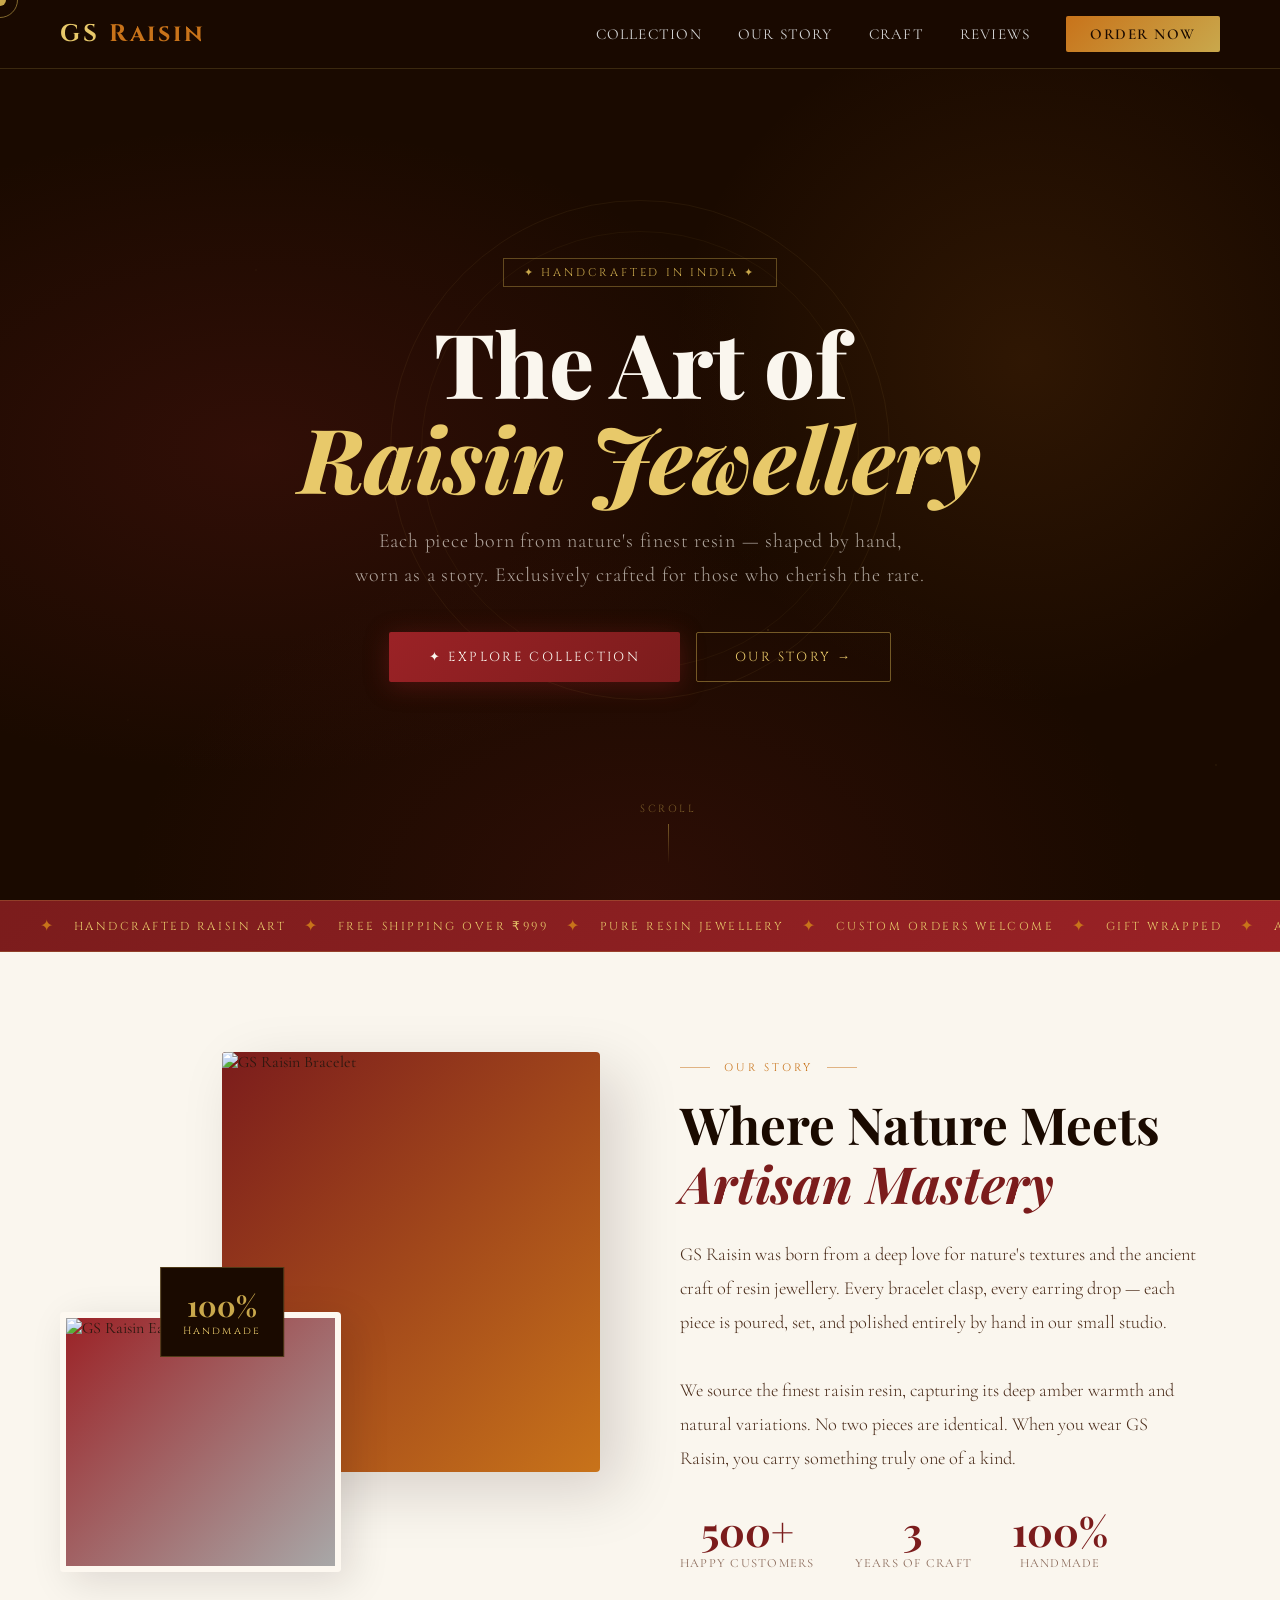
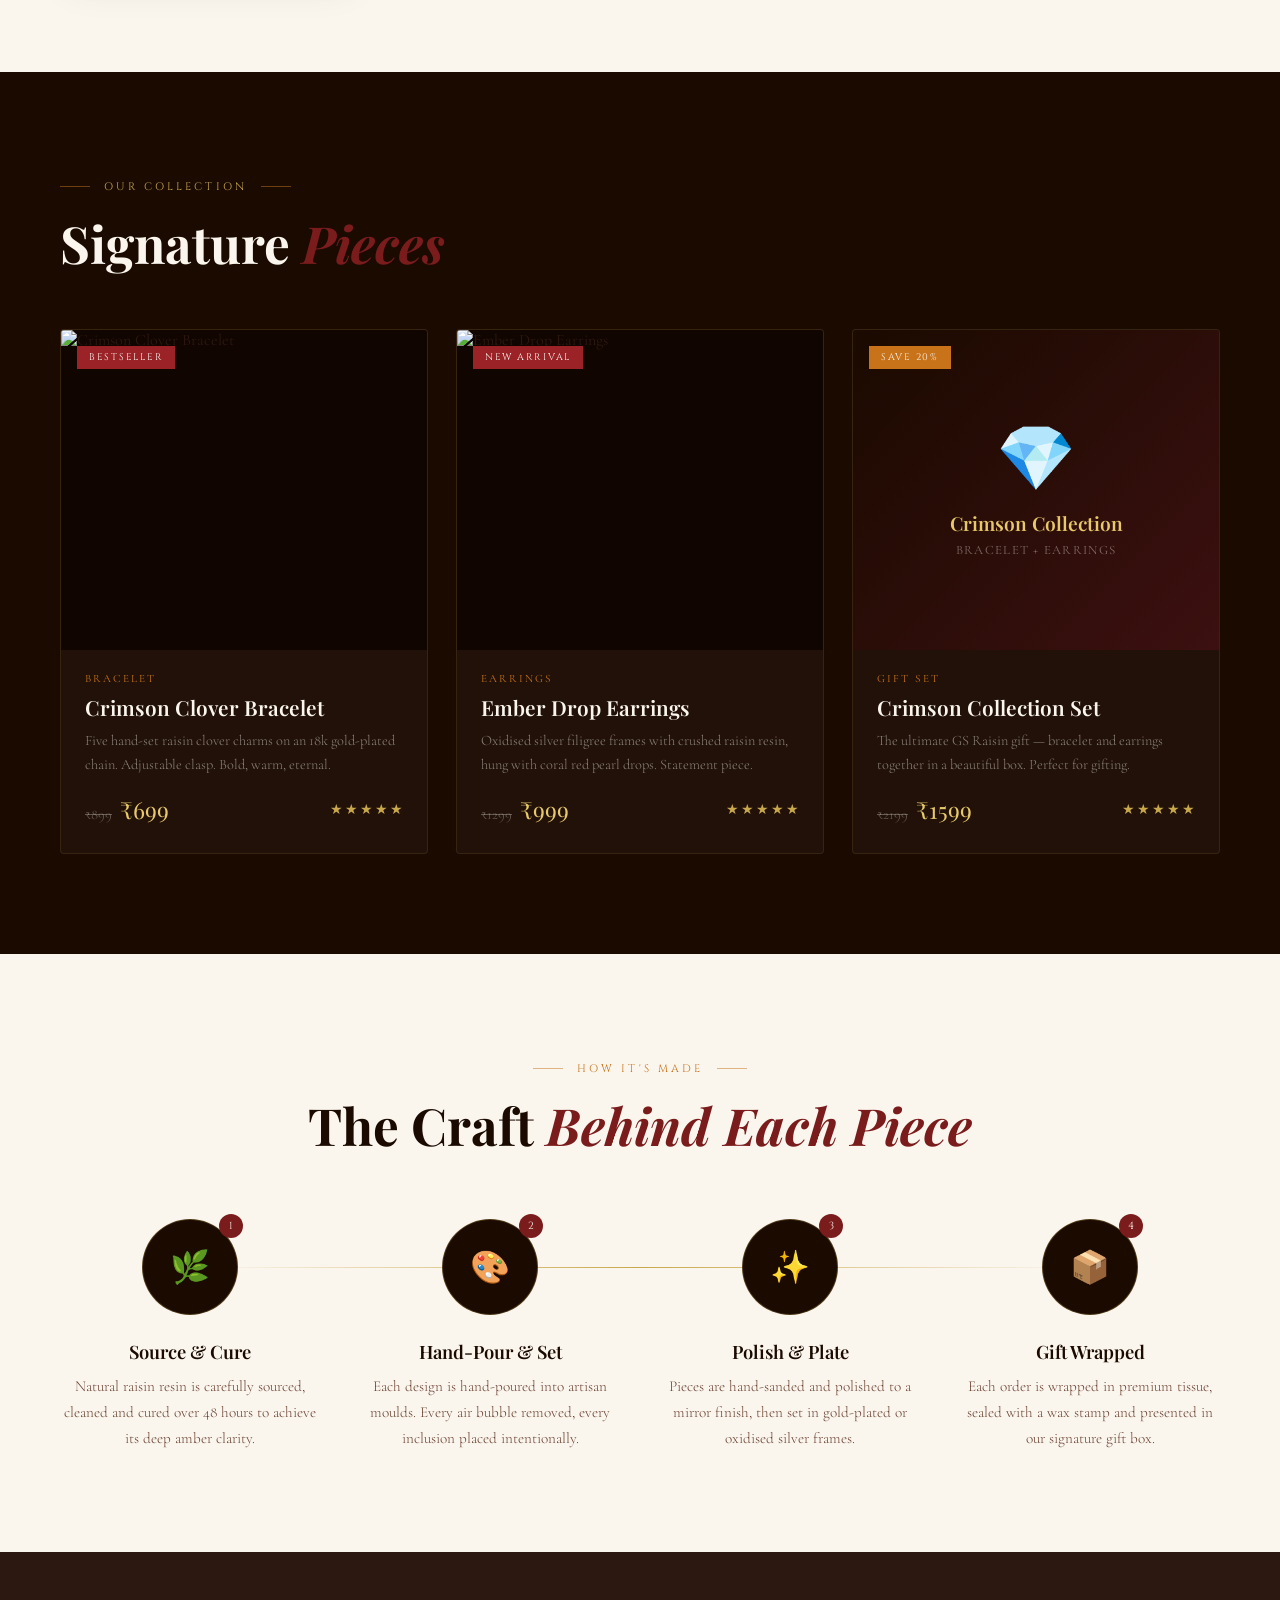
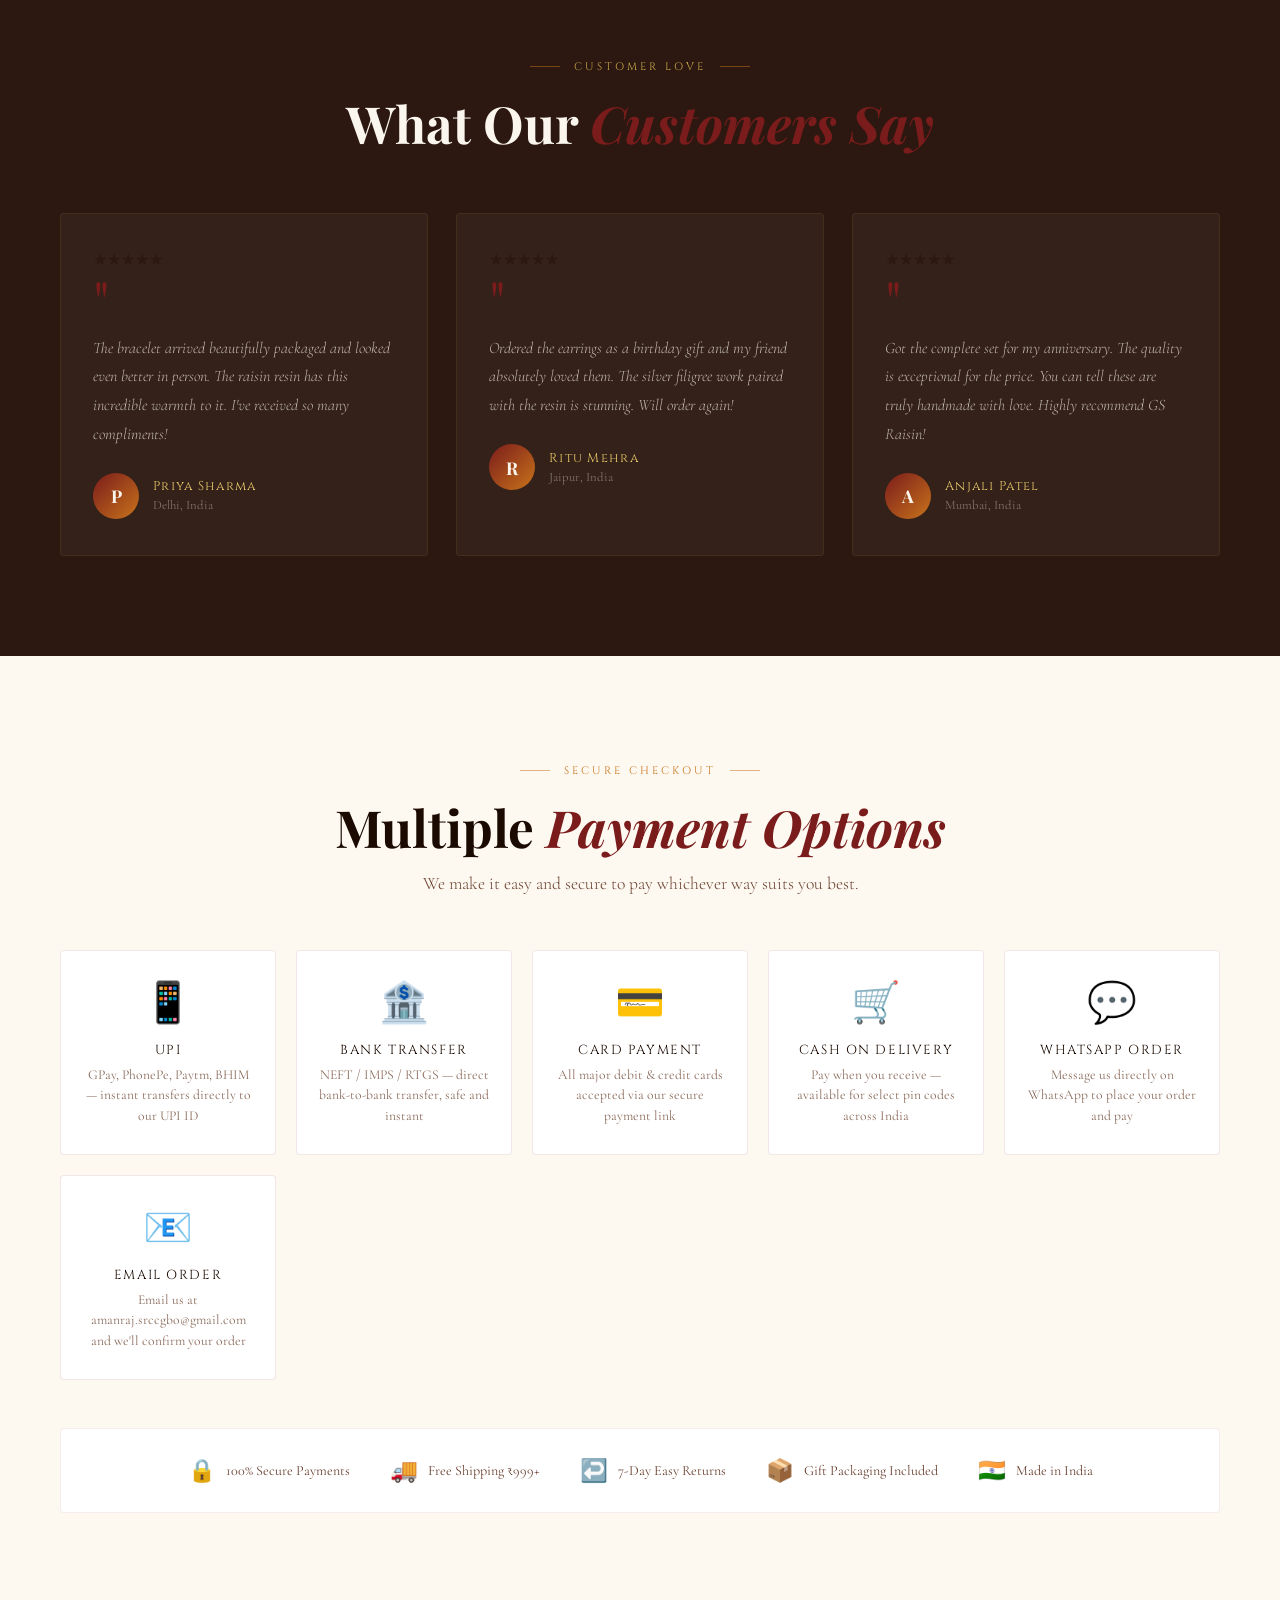
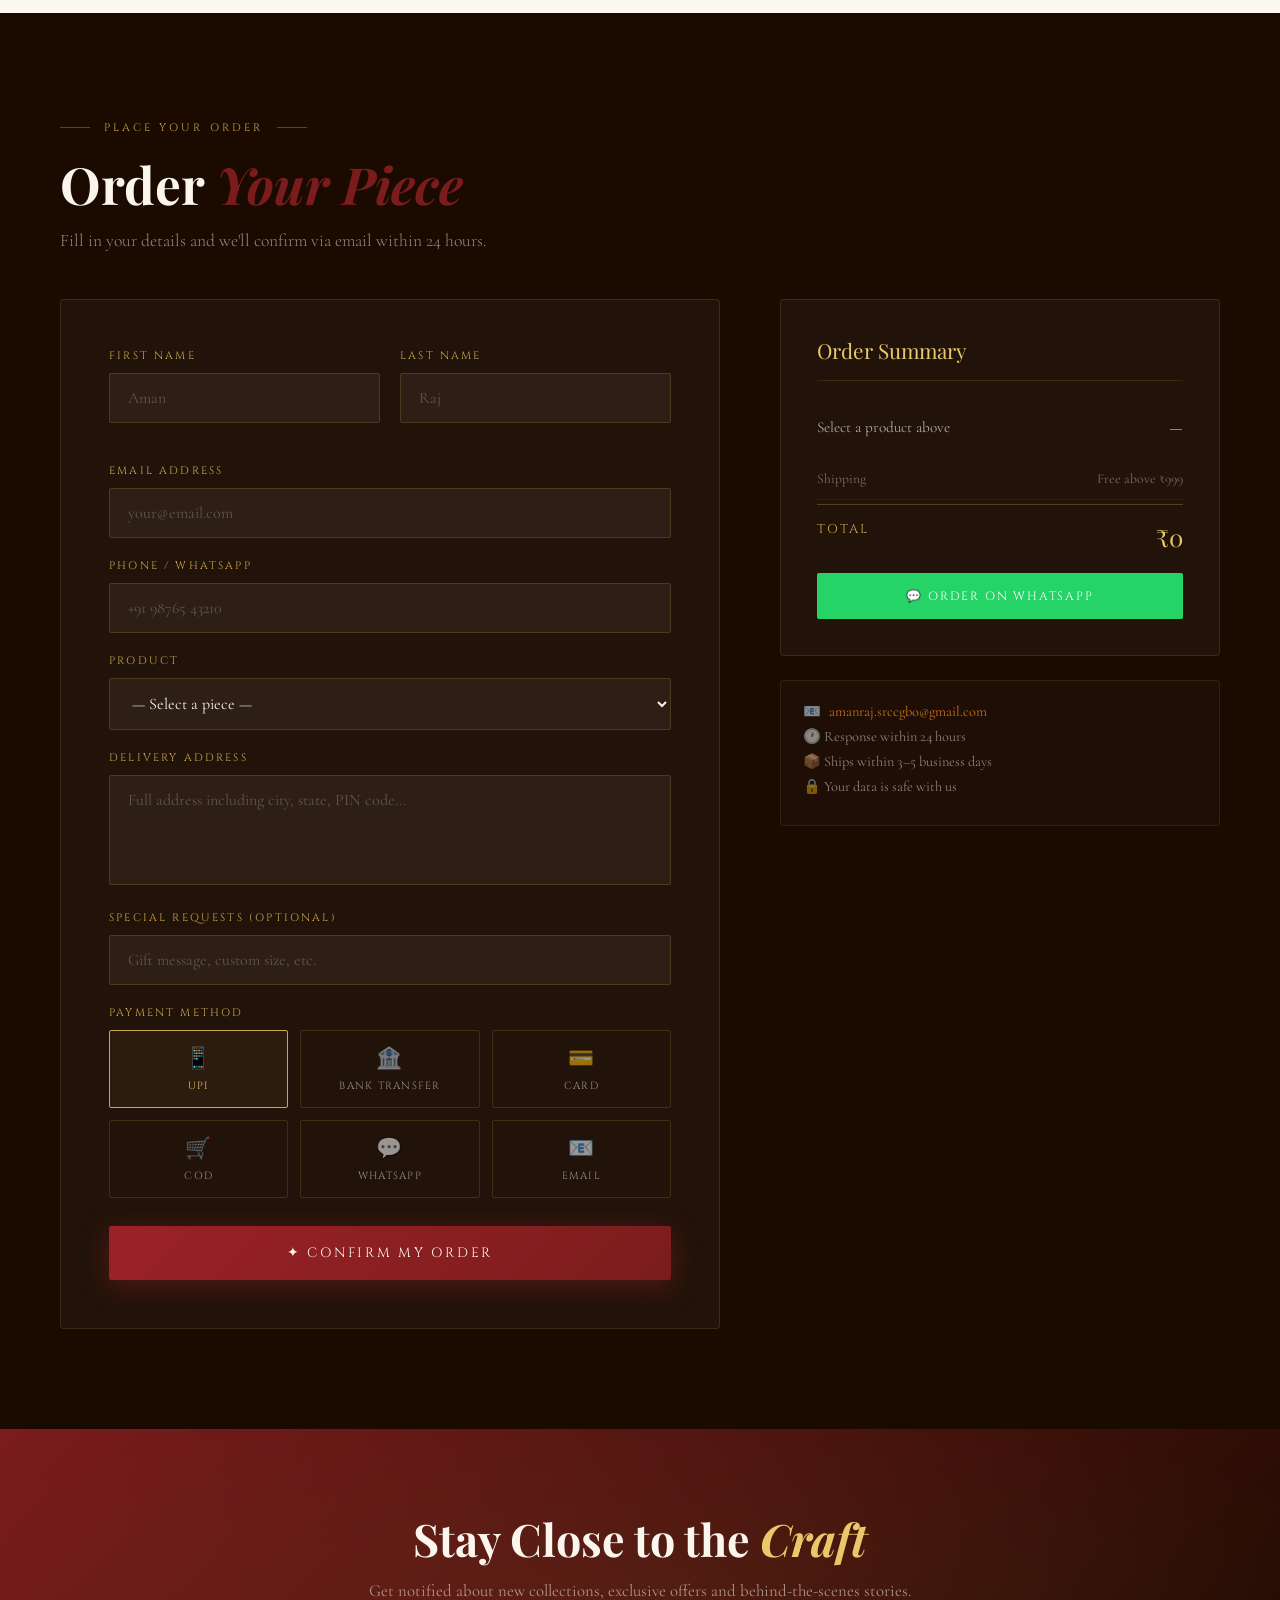
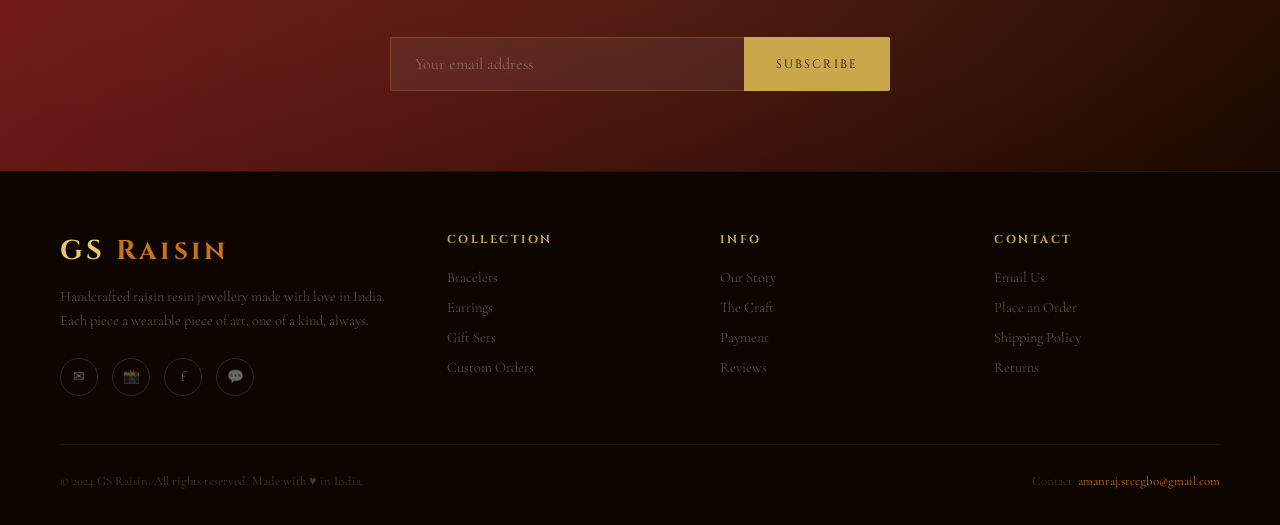
==== index.html @ afd11a20 "Add files via upload" ====
<!DOCTYPE html>
<html lang="en">
<head>
<meta charset="UTF-8">
<meta name="viewport" content="width=device-width, initial-scale=1.0">
<title>GS Raisin — Handcrafted Raisin Ornaments</title>
<link href="https://fonts.googleapis.com/css2?family=Playfair+Display:ital,wght@0,400;0,600;0,800;1,400;1,600&family=Cormorant+Garamond:ital,wght@0,300;0,400;0,500;1,300;1,400&family=Cinzel:wght@400;600;700&display=swap" rel="stylesheet">
<style>
  :root {
    --burgundy: #7B1C1C;
    --deep-red: #9B2226;
    --amber: #C8731A;
    --gold: #C9A84C;
    --light-gold: #E8C96A;
    --cream: #FAF6EE;
    --warm-white: #FDF8F0;
    --dark: #1A0A00;
    --charcoal: #2C1810;
    --silver: #A8A8A8;
    --silver-light: #D4D4D4;
  }

  *, *::before, *::after { margin: 0; padding: 0; box-sizing: border-box; }

  html { scroll-behavior: smooth; }

  body {
    font-family: 'Cormorant Garamond', serif;
    background: var(--warm-white);
    color: var(--charcoal);
    overflow-x: hidden;
  }

  /* ===== CURSOR ===== */
  body { cursor: none; }
  .cursor {
    width: 12px; height: 12px;
    background: var(--gold);
    border-radius: 50%;
    position: fixed; top: 0; left: 0;
    pointer-events: none; z-index: 9999;
    transform: translate(-50%, -50%);
    transition: transform 0.1s, width 0.3s, height 0.3s, background 0.3s;
  }
  .cursor-ring {
    width: 36px; height: 36px;
    border: 1.5px solid var(--gold);
    border-radius: 50%;
    position: fixed; top: 0; left: 0;
    pointer-events: none; z-index: 9998;
    transform: translate(-50%, -50%);
    transition: transform 0.15s ease-out, width 0.3s, height 0.3s;
    opacity: 0.6;
  }

  /* ===== NAV ===== */
  nav {
    position: fixed; top: 0; width: 100%; z-index: 100;
    display: flex; align-items: center; justify-content: space-between;
    padding: 18px 60px;
    background: rgba(26, 10, 0, 0.92);
    backdrop-filter: blur(12px);
    border-bottom: 1px solid rgba(201, 168, 76, 0.2);
    transition: padding 0.3s;
  }
  nav.scrolled { padding: 12px 60px; }
  .nav-logo {
    font-family: 'Cinzel', serif;
    font-size: 1.5rem; font-weight: 700;
    color: var(--light-gold);
    letter-spacing: 0.12em;
    text-decoration: none;
  }
  .nav-logo span { color: var(--amber); }
  .nav-links { display: flex; gap: 36px; list-style: none; }
  .nav-links a {
    font-family: 'Cormorant Garamond', serif;
    font-size: 0.95rem; font-weight: 400;
    color: var(--silver-light);
    text-decoration: none;
    letter-spacing: 0.08em;
    text-transform: uppercase;
    transition: color 0.3s;
    position: relative;
  }
  .nav-links a::after {
    content: '';
    position: absolute; bottom: -4px; left: 0;
    width: 0; height: 1px;
    background: var(--gold);
    transition: width 0.3s;
  }
  .nav-links a:hover { color: var(--light-gold); }
  .nav-links a:hover::after { width: 100%; }
  .nav-cta {
    padding: 9px 24px;
    background: linear-gradient(135deg, var(--amber), var(--gold));
    color: var(--dark) !important;
    border-radius: 2px;
    font-weight: 600 !important;
    letter-spacing: 0.1em !important;
    transition: opacity 0.3s, transform 0.2s !important;
  }
  .nav-cta::after { display: none !important; }
  .nav-cta:hover { opacity: 0.88; transform: translateY(-1px); }

  /* ===== HERO ===== */
  .hero {
    min-height: 100vh;
    background: var(--dark);
    display: flex; flex-direction: column;
    align-items: center; justify-content: center;
    position: relative; overflow: hidden;
    padding: 100px 60px 60px;
  }
  .hero-bg {
    position: absolute; inset: 0;
    background:
      radial-gradient(ellipse 70% 60% at 20% 50%, rgba(155, 34, 38, 0.18) 0%, transparent 60%),
      radial-gradient(ellipse 50% 70% at 80% 40%, rgba(200, 115, 26, 0.12) 0%, transparent 55%),
      radial-gradient(ellipse 80% 80% at 50% 100%, rgba(123, 28, 28, 0.2) 0%, transparent 50%);
  }
  .hero-particles {
    position: absolute; inset: 0;
    background-image:
      radial-gradient(circle 1.5px at 20% 30%, rgba(201,168,76,0.5) 0%, transparent 50%),
      radial-gradient(circle 1px at 75% 20%, rgba(201,168,76,0.3) 0%, transparent 50%),
      radial-gradient(circle 2px at 60% 70%, rgba(201,168,76,0.4) 0%, transparent 50%),
      radial-gradient(circle 1px at 85% 60%, rgba(201,168,76,0.25) 0%, transparent 50%),
      radial-gradient(circle 1.5px at 10% 80%, rgba(201,168,76,0.3) 0%, transparent 50%),
      radial-gradient(circle 1px at 40% 15%, rgba(201,168,76,0.35) 0%, transparent 50%),
      radial-gradient(circle 2px at 95% 85%, rgba(201,168,76,0.2) 0%, transparent 50%);
  }
  .hero-ornament {
    position: absolute;
    width: 500px; height: 500px;
    border-radius: 50%;
    border: 1px solid rgba(201, 168, 76, 0.08);
    top: 50%; left: 50%;
    transform: translate(-50%, -50%);
    animation: rotateSlow 30s linear infinite;
  }
  .hero-ornament::before {
    content: '';
    position: absolute; inset: 30px;
    border-radius: 50%;
    border: 1px solid rgba(201, 168, 76, 0.06);
  }
  @keyframes rotateSlow { to { transform: translate(-50%, -50%) rotate(360deg); } }

  .hero-content {
    position: relative; z-index: 2;
    text-align: center; max-width: 820px;
  }
  .hero-badge {
    display: inline-block;
    font-family: 'Cinzel', serif;
    font-size: 0.7rem; letter-spacing: 0.25em;
    color: var(--gold);
    text-transform: uppercase;
    padding: 6px 20px;
    border: 1px solid rgba(201, 168, 76, 0.4);
    margin-bottom: 28px;
    animation: fadeUp 0.8s ease both;
  }
  .hero h1 {
    font-family: 'Playfair Display', serif;
    font-size: clamp(3rem, 7vw, 6.5rem);
    font-weight: 800; line-height: 1.05;
    color: var(--cream);
    margin-bottom: 12px;
    animation: fadeUp 0.9s ease 0.1s both;
  }
  .hero h1 em {
    font-style: italic;
    color: var(--light-gold);
    display: block;
  }
  .hero-sub {
    font-size: 1.25rem; font-weight: 300;
    color: rgba(250,246,238,0.65);
    letter-spacing: 0.04em; line-height: 1.7;
    margin: 20px 0 40px;
    animation: fadeUp 1s ease 0.2s both;
  }
  .hero-buttons {
    display: flex; gap: 16px; justify-content: center; flex-wrap: wrap;
    animation: fadeUp 1.1s ease 0.3s both;
  }
  .btn-primary {
    display: inline-flex; align-items: center; gap: 10px;
    padding: 16px 40px;
    background: linear-gradient(135deg, var(--deep-red), var(--burgundy));
    color: var(--cream);
    font-family: 'Cinzel', serif; font-size: 0.82rem;
    letter-spacing: 0.18em; text-transform: uppercase;
    text-decoration: none; border: none;
    border-radius: 2px; cursor: pointer;
    position: relative; overflow: hidden;
    transition: transform 0.3s, box-shadow 0.3s;
    box-shadow: 0 4px 24px rgba(155, 34, 38, 0.35);
  }
  .btn-primary::before {
    content: '';
    position: absolute; top: 0; left: -100%; width: 100%; height: 100%;
    background: linear-gradient(90deg, transparent, rgba(255,255,255,0.08), transparent);
    transition: left 0.5s;
  }
  .btn-primary:hover { transform: translateY(-3px); box-shadow: 0 8px 32px rgba(155, 34, 38, 0.5); }
  .btn-primary:hover::before { left: 100%; }
  .btn-secondary {
    display: inline-flex; align-items: center; gap: 10px;
    padding: 15px 38px;
    background: transparent;
    color: var(--light-gold);
    font-family: 'Cinzel', serif; font-size: 0.82rem;
    letter-spacing: 0.18em; text-transform: uppercase;
    text-decoration: none;
    border: 1px solid rgba(201, 168, 76, 0.5);
    border-radius: 2px; cursor: pointer;
    transition: background 0.3s, border-color 0.3s, transform 0.3s;
  }
  .btn-secondary:hover {
    background: rgba(201, 168, 76, 0.08);
    border-color: var(--gold);
    transform: translateY(-3px);
  }
  .hero-scroll {
    position: absolute; bottom: 36px; left: 50%; transform: translateX(-50%);
    display: flex; flex-direction: column; align-items: center; gap: 8px;
    animation: fadeUp 1.2s ease 0.5s both;
  }
  .hero-scroll span {
    font-size: 0.65rem; letter-spacing: 0.25em;
    color: rgba(201,168,76,0.5); text-transform: uppercase;
    font-family: 'Cinzel', serif;
  }
  .scroll-line {
    width: 1px; height: 40px;
    background: linear-gradient(to bottom, rgba(201,168,76,0.5), transparent);
    animation: scrollPulse 2s ease infinite;
  }
  @keyframes scrollPulse {
    0%, 100% { opacity: 1; transform: scaleY(1); transform-origin: top; }
    50% { opacity: 0.4; }
  }
  @keyframes fadeUp {
    from { opacity: 0; transform: translateY(30px); }
    to { opacity: 1; transform: translateY(0); }
  }

  /* ===== MARQUEE ===== */
  .marquee-wrap {
    background: linear-gradient(135deg, var(--burgundy), var(--deep-red));
    overflow: hidden; padding: 14px 0;
    border-top: 1px solid rgba(201,168,76,0.25);
    border-bottom: 1px solid rgba(201,168,76,0.25);
  }
  .marquee-track {
    display: flex; gap: 0;
    animation: marquee 22s linear infinite;
    width: max-content;
  }
  .marquee-item {
    display: flex; align-items: center; gap: 18px;
    padding: 0 40px;
    font-family: 'Cinzel', serif; font-size: 0.72rem;
    letter-spacing: 0.22em; text-transform: uppercase;
    color: var(--light-gold);
    white-space: nowrap;
  }
  .marquee-dot { color: var(--amber); font-size: 1rem; }
  @keyframes marquee { from { transform: translateX(0); } to { transform: translateX(-50%); } }

  /* ===== SECTION COMMONS ===== */
  section { padding: 100px 60px; }
  .section-label {
    display: inline-flex; align-items: center; gap: 14px;
    font-family: 'Cinzel', serif; font-size: 0.68rem;
    letter-spacing: 0.28em; text-transform: uppercase;
    color: var(--amber); margin-bottom: 20px;
  }
  .section-label::before, .section-label::after {
    content: ''; width: 30px; height: 1px; background: var(--amber); opacity: 0.5;
  }
  .section-title {
    font-family: 'Playfair Display', serif;
    font-size: clamp(2rem, 4vw, 3.4rem);
    font-weight: 700; line-height: 1.15;
    color: var(--dark);
  }
  .section-title em { font-style: italic; color: var(--burgundy); }

  /* ===== STORY ===== */
  .story {
    background: var(--cream);
    display: grid; grid-template-columns: 1fr 1fr;
    gap: 80px; align-items: center;
  }
  .story-visual {
    position: relative; height: 520px;
  }
  .story-img-main {
    width: 70%; height: 420px;
    object-fit: cover; border-radius: 4px;
    position: absolute; right: 0; top: 0;
    box-shadow: 20px 20px 60px rgba(26,10,0,0.15);
  }
  .story-img-accent {
    width: 52%; height: 260px;
    object-fit: cover; border-radius: 4px;
    position: absolute; left: 0; bottom: 0;
    box-shadow: 10px 10px 40px rgba(26,10,0,0.12);
    border: 6px solid var(--warm-white);
  }
  .story-badge-float {
    position: absolute; top: 50%; left: 30%;
    transform: translate(-50%, -50%);
    background: var(--dark); color: var(--light-gold);
    font-family: 'Cinzel', serif;
    font-size: 0.65rem; letter-spacing: 0.2em;
    text-align: center; padding: 18px 22px;
    border: 1px solid rgba(201,168,76,0.3);
    z-index: 2;
  }
  .story-badge-float strong { display: block; font-size: 1.8rem; font-family: 'Playfair Display', serif; color: var(--gold); letter-spacing: 0; }
  .story-text { padding-right: 20px; }
  .story-body {
    font-size: 1.15rem; line-height: 1.85;
    color: #4a2c1a; margin: 24px 0 36px;
    font-weight: 300;
  }
  .story-stats {
    display: flex; gap: 40px; flex-wrap: wrap;
  }
  .stat-item { text-align: center; }
  .stat-num {
    font-family: 'Playfair Display', serif;
    font-size: 2.5rem; font-weight: 700;
    color: var(--burgundy); line-height: 1;
  }
  .stat-label {
    font-size: 0.78rem; letter-spacing: 0.1em;
    color: #8a6a5a; text-transform: uppercase; margin-top: 4px;
  }

  /* ===== SHOP ===== */
  .shop { background: var(--dark); }
  .shop .section-title { color: var(--cream); }
  .shop .section-label { color: var(--gold); }
  .shop-grid {
    display: grid;
    grid-template-columns: repeat(auto-fill, minmax(300px, 1fr));
    gap: 28px; margin-top: 56px;
  }
  .product-card {
    background: rgba(255,255,255,0.03);
    border: 1px solid rgba(201,168,76,0.12);
    border-radius: 4px; overflow: hidden;
    transition: transform 0.4s, border-color 0.4s, box-shadow 0.4s;
    position: relative;
    cursor: none;
  }
  .product-card:hover {
    transform: translateY(-8px);
    border-color: rgba(201,168,76,0.4);
    box-shadow: 0 24px 60px rgba(0,0,0,0.5);
  }
  .product-img-wrap {
    position: relative; overflow: hidden;
    height: 320px; background: #110500;
  }
  .product-img-wrap img {
    width: 100%; height: 100%; object-fit: cover;
    transition: transform 0.6s;
  }
  .product-card:hover .product-img-wrap img { transform: scale(1.07); }
  .product-badge {
    position: absolute; top: 16px; left: 16px;
    background: var(--deep-red);
    font-family: 'Cinzel', serif; font-size: 0.6rem;
    letter-spacing: 0.18em; color: var(--cream);
    padding: 5px 12px; text-transform: uppercase;
  }
  .product-overlay {
    position: absolute; inset: 0;
    background: linear-gradient(to top, rgba(26,10,0,0.8) 0%, transparent 50%);
    opacity: 0; transition: opacity 0.4s;
    display: flex; align-items: flex-end; justify-content: center;
    padding-bottom: 24px;
  }
  .product-card:hover .product-overlay { opacity: 1; }
  .product-quick-buy {
    background: var(--gold); color: var(--dark);
    font-family: 'Cinzel', serif; font-size: 0.72rem;
    letter-spacing: 0.15em; text-transform: uppercase;
    padding: 12px 28px; border: none; cursor: none;
    transform: translateY(10px);
    transition: transform 0.3s;
  }
  .product-card:hover .product-quick-buy { transform: translateY(0); }
  .product-info { padding: 22px 24px 28px; }
  .product-category {
    font-size: 0.7rem; letter-spacing: 0.18em;
    text-transform: uppercase; color: var(--amber); margin-bottom: 8px;
  }
  .product-name {
    font-family: 'Playfair Display', serif;
    font-size: 1.3rem; font-weight: 600;
    color: var(--cream); margin-bottom: 8px;
  }
  .product-desc {
    font-size: 0.9rem; line-height: 1.65;
    color: rgba(250,246,238,0.5); margin-bottom: 18px;
    font-weight: 300;
  }
  .product-footer {
    display: flex; align-items: center;
    justify-content: space-between;
  }
  .product-price {
    font-family: 'Playfair Display', serif;
    font-size: 1.45rem; color: var(--light-gold);
  }
  .product-price s {
    font-size: 0.9rem; color: rgba(250,246,238,0.3);
    margin-right: 8px; font-family: 'Cormorant Garamond', serif;
  }
  .product-rating { display: flex; gap: 2px; }
  .star { color: var(--gold); font-size: 0.85rem; }

  /* ===== PROCESS ===== */
  .process {
    background: var(--cream);
    text-align: center;
  }
  .process-steps {
    display: grid; grid-template-columns: repeat(4, 1fr);
    gap: 40px; margin-top: 64px; position: relative;
  }
  .process-steps::before {
    content: '';
    position: absolute; top: 48px; left: 12.5%; right: 12.5%;
    height: 1px; background: linear-gradient(to right, transparent, var(--gold), transparent);
  }
  .process-step { position: relative; }
  .step-icon {
    width: 96px; height: 96px; border-radius: 50%;
    background: var(--dark);
    border: 1px solid rgba(201,168,76,0.3);
    display: flex; align-items: center; justify-content: center;
    margin: 0 auto 24px;
    font-size: 2rem;
    position: relative; z-index: 1;
    transition: border-color 0.3s, transform 0.3s;
  }
  .process-step:hover .step-icon {
    border-color: var(--gold);
    transform: translateY(-6px);
  }
  .step-num {
    position: absolute; top: -6px; right: -6px;
    width: 24px; height: 24px; border-radius: 50%;
    background: var(--burgundy); color: var(--cream);
    font-family: 'Cinzel', serif; font-size: 0.65rem;
    display: flex; align-items: center; justify-content: center;
  }
  .step-title {
    font-family: 'Playfair Display', serif;
    font-size: 1.15rem; font-weight: 600;
    color: var(--dark); margin-bottom: 10px;
  }
  .step-body {
    font-size: 0.95rem; line-height: 1.7;
    color: #6a4030; font-weight: 300;
  }

  /* ===== TESTIMONIALS ===== */
  .testimonials {
    background: var(--charcoal);
    text-align: center;
  }
  .testimonials .section-title { color: var(--cream); }
  .testimonials .section-label { color: var(--gold); }
  .testimonials-grid {
    display: grid; grid-template-columns: repeat(3, 1fr);
    gap: 28px; margin-top: 60px;
  }
  .testimonial-card {
    background: rgba(255,255,255,0.04);
    border: 1px solid rgba(201,168,76,0.1);
    border-radius: 4px; padding: 36px 32px;
    text-align: left; position: relative;
    transition: border-color 0.3s, transform 0.3s;
  }
  .testimonial-card:hover { border-color: rgba(201,168,76,0.3); transform: translateY(-4px); }
  .testimonial-quote {
    font-family: 'Playfair Display', serif;
    font-size: 3.5rem; color: var(--burgundy);
    line-height: 0.5; margin-bottom: 20px; display: block;
  }
  .testimonial-text {
    font-size: 1rem; line-height: 1.8;
    color: rgba(250,246,238,0.7);
    font-style: italic; font-weight: 300;
    margin-bottom: 24px;
  }
  .testimonial-author {
    display: flex; align-items: center; gap: 14px;
  }
  .author-avatar {
    width: 46px; height: 46px; border-radius: 50%;
    background: linear-gradient(135deg, var(--burgundy), var(--amber));
    display: flex; align-items: center; justify-content: center;
    font-family: 'Playfair Display', serif;
    font-size: 1.1rem; color: var(--cream); font-weight: 700;
  }
  .author-info { }
  .author-name {
    font-family: 'Cinzel', serif; font-size: 0.8rem;
    letter-spacing: 0.1em; color: var(--light-gold);
  }
  .author-loc {
    font-size: 0.8rem; color: rgba(250,246,238,0.4); margin-top: 2px;
  }
  .testimonial-stars { display: flex; gap: 3px; margin-bottom: 16px; }

  /* ===== PAYMENT ===== */
  .payment {
    background: var(--warm-white);
    text-align: center;
  }
  .payment-grid {
    display: grid; grid-template-columns: repeat(auto-fit, minmax(200px, 1fr));
    gap: 20px; margin-top: 56px;
  }
  .payment-method {
    padding: 28px 20px;
    border: 1px solid rgba(123,28,28,0.1);
    border-radius: 4px; text-align: center;
    transition: border-color 0.3s, box-shadow 0.3s, transform 0.3s;
    background: white;
  }
  .payment-method:hover {
    border-color: var(--burgundy);
    box-shadow: 0 8px 32px rgba(123,28,28,0.1);
    transform: translateY(-4px);
  }
  .payment-icon { font-size: 2.5rem; margin-bottom: 14px; }
  .payment-name {
    font-family: 'Cinzel', serif;
    font-size: 0.82rem; letter-spacing: 0.12em;
    color: var(--dark); text-transform: uppercase; margin-bottom: 6px;
  }
  .payment-desc { font-size: 0.85rem; color: #8a6a5a; line-height: 1.5; }

  .trust-badges {
    display: flex; align-items: center; justify-content: center;
    gap: 40px; margin-top: 48px; flex-wrap: wrap;
    padding: 28px;
    border: 1px solid rgba(123,28,28,0.08);
    border-radius: 4px; background: white;
  }
  .trust-item {
    display: flex; align-items: center; gap: 10px;
    font-size: 0.88rem; color: #6a4030;
  }
  .trust-item span { font-size: 1.4rem; }

  /* ===== ORDER FORM ===== */
  .order-section { background: var(--dark); }
  .order-section .section-title { color: var(--cream); }
  .order-section .section-label { color: var(--gold); }
  .order-section .section-intro {
    color: rgba(250,246,238,0.55); font-size: 1.1rem;
    font-weight: 300; margin-top: 16px; margin-bottom: 48px;
    max-width: 560px;
  }
  .order-grid {
    display: grid; grid-template-columns: 1.2fr 0.8fr;
    gap: 60px; align-items: start;
  }
  .order-form {
    background: rgba(255,255,255,0.04);
    border: 1px solid rgba(201,168,76,0.15);
    border-radius: 4px; padding: 48px;
  }
  .form-row { display: grid; grid-template-columns: 1fr 1fr; gap: 20px; margin-bottom: 20px; }
  .form-group { margin-bottom: 20px; }
  .form-group label {
    display: block;
    font-family: 'Cinzel', serif; font-size: 0.68rem;
    letter-spacing: 0.2em; text-transform: uppercase;
    color: var(--gold); margin-bottom: 10px;
  }
  .form-group input,
  .form-group select,
  .form-group textarea {
    width: 100%; padding: 14px 18px;
    background: rgba(255,255,255,0.05);
    border: 1px solid rgba(201,168,76,0.2);
    border-radius: 2px; color: var(--cream);
    font-family: 'Cormorant Garamond', serif;
    font-size: 1rem; outline: none;
    transition: border-color 0.3s, background 0.3s;
    cursor: none;
  }
  .form-group input::placeholder,
  .form-group textarea::placeholder { color: rgba(250,246,238,0.25); }
  .form-group input:focus,
  .form-group select:focus,
  .form-group textarea:focus {
    border-color: rgba(201,168,76,0.6);
    background: rgba(255,255,255,0.08);
  }
  .form-group select option { background: var(--dark); color: var(--cream); }
  .form-group textarea { height: 110px; resize: none; }

  .payment-choice {
    display: grid; grid-template-columns: repeat(3, 1fr); gap: 12px; margin-bottom: 28px;
  }
  .pay-option {
    padding: 14px 10px; text-align: center;
    border: 1px solid rgba(201,168,76,0.18);
    border-radius: 2px;
    font-family: 'Cinzel', serif; font-size: 0.65rem;
    letter-spacing: 0.12em; text-transform: uppercase;
    color: rgba(250,246,238,0.55);
    cursor: none; transition: all 0.3s;
  }
  .pay-option.active,
  .pay-option:hover {
    border-color: var(--gold);
    color: var(--light-gold);
    background: rgba(201,168,76,0.06);
  }
  .pay-option-icon { font-size: 1.3rem; display: block; margin-bottom: 6px; }

  .submit-btn {
    width: 100%; padding: 18px;
    background: linear-gradient(135deg, var(--deep-red), var(--burgundy));
    color: var(--cream); border: none;
    font-family: 'Cinzel', serif; font-size: 0.85rem;
    letter-spacing: 0.2em; text-transform: uppercase;
    cursor: none; border-radius: 2px;
    transition: opacity 0.3s, transform 0.3s;
    box-shadow: 0 6px 28px rgba(155,34,38,0.4);
    position: relative; overflow: hidden;
  }
  .submit-btn:hover { opacity: 0.88; transform: translateY(-2px); }
  .submit-btn::before {
    content: '';
    position: absolute; top: 0; left: -100%; width: 100%; height: 100%;
    background: linear-gradient(90deg, transparent, rgba(255,255,255,0.06), transparent);
    transition: left 0.5s;
  }
  .submit-btn:hover::before { left: 100%; }

  /* Order summary side */
  .order-summary {
    position: sticky; top: 100px;
  }
  .summary-card {
    background: rgba(255,255,255,0.04);
    border: 1px solid rgba(201,168,76,0.15);
    border-radius: 4px; padding: 36px;
  }
  .summary-title {
    font-family: 'Playfair Display', serif;
    font-size: 1.3rem; color: var(--light-gold);
    margin-bottom: 24px; padding-bottom: 16px;
    border-bottom: 1px solid rgba(201,168,76,0.15);
  }
  .summary-item {
    display: flex; justify-content: space-between; align-items: center;
    padding: 12px 0; border-bottom: 1px solid rgba(255,255,255,0.05);
  }
  .summary-item:last-of-type { border-bottom: none; }
  .summary-item-name { font-size: 0.95rem; color: rgba(250,246,238,0.65); }
  .summary-item-price {
    font-family: 'Playfair Display', serif;
    font-size: 1rem; color: var(--light-gold);
  }
  .summary-total {
    display: flex; justify-content: space-between;
    padding-top: 16px; margin-top: 4px;
    border-top: 1px solid rgba(201,168,76,0.3);
  }
  .summary-total-label {
    font-family: 'Cinzel', serif; font-size: 0.8rem;
    letter-spacing: 0.15em; text-transform: uppercase;
    color: var(--gold);
  }
  .summary-total-price {
    font-family: 'Playfair Display', serif;
    font-size: 1.5rem; color: var(--light-gold);
  }
  .whatsapp-btn {
    display: flex; align-items: center; justify-content: center; gap: 10px;
    margin-top: 20px; padding: 15px;
    background: #25D366; color: white;
    font-family: 'Cinzel', serif; font-size: 0.75rem;
    letter-spacing: 0.15em; text-transform: uppercase;
    border: none; border-radius: 2px; cursor: none; width: 100%;
    text-decoration: none;
    transition: opacity 0.3s, transform 0.3s;
  }
  .whatsapp-btn:hover { opacity: 0.88; transform: translateY(-2px); }

  .contact-info {
    margin-top: 24px; padding: 22px;
    border: 1px solid rgba(201,168,76,0.12);
    border-radius: 4px; background: rgba(255,255,255,0.02);
  }
  .contact-info p {
    font-size: 0.9rem; color: rgba(250,246,238,0.5);
    margin-bottom: 8px; display: flex; align-items: center; gap: 8px;
  }
  .contact-info a { color: var(--amber); text-decoration: none; }
  .contact-info a:hover { color: var(--light-gold); }

  /* ===== NEWSLETTER ===== */
  .newsletter {
    background: linear-gradient(135deg, var(--burgundy) 0%, var(--dark) 100%);
    text-align: center; padding: 80px 60px;
    position: relative; overflow: hidden;
  }
  .newsletter::before {
    content: '';
    position: absolute; inset: 0;
    background: radial-gradient(ellipse 60% 60% at 50% 50%, rgba(201,168,76,0.07), transparent);
  }
  .newsletter h2 {
    font-family: 'Playfair Display', serif;
    font-size: clamp(1.8rem, 3.5vw, 2.8rem);
    color: var(--cream); font-weight: 700; margin-bottom: 12px;
    position: relative;
  }
  .newsletter h2 em { color: var(--light-gold); font-style: italic; }
  .newsletter p {
    font-size: 1.05rem; color: rgba(250,246,238,0.55);
    margin-bottom: 36px; position: relative;
  }
  .newsletter-form {
    display: flex; gap: 0; max-width: 500px; margin: 0 auto;
    position: relative;
  }
  .newsletter-form input {
    flex: 1; padding: 16px 24px;
    background: rgba(255,255,255,0.06);
    border: 1px solid rgba(201,168,76,0.25);
    border-right: none; border-radius: 2px 0 0 2px;
    color: var(--cream); font-family: 'Cormorant Garamond', serif;
    font-size: 1rem; outline: none;
    transition: border-color 0.3s;
    cursor: none;
  }
  .newsletter-form input::placeholder { color: rgba(250,246,238,0.3); }
  .newsletter-form input:focus { border-color: rgba(201,168,76,0.5); }
  .newsletter-form button {
    padding: 16px 32px;
    background: var(--gold); color: var(--dark);
    border: none; border-radius: 0 2px 2px 0;
    font-family: 'Cinzel', serif; font-size: 0.75rem;
    letter-spacing: 0.18em; text-transform: uppercase;
    cursor: none; white-space: nowrap;
    transition: background 0.3s;
  }
  .newsletter-form button:hover { background: var(--light-gold); }

  /* ===== FOOTER ===== */
  footer {
    background: #0E0500;
    padding: 60px 60px 36px;
    border-top: 1px solid rgba(201,168,76,0.1);
  }
  .footer-grid {
    display: grid; grid-template-columns: 1.5fr 1fr 1fr 1fr;
    gap: 48px; margin-bottom: 48px;
  }
  .footer-brand .nav-logo { font-size: 1.7rem; margin-bottom: 16px; display: block; }
  .footer-brand p {
    font-size: 0.9rem; line-height: 1.7;
    color: rgba(250,246,238,0.35); font-weight: 300;
  }
  .footer-social { display: flex; gap: 14px; margin-top: 24px; }
  .social-link {
    width: 38px; height: 38px;
    border: 1px solid rgba(201,168,76,0.2);
    border-radius: 50%; display: flex; align-items: center; justify-content: center;
    color: rgba(250,246,238,0.4); font-size: 0.85rem;
    text-decoration: none; transition: border-color 0.3s, color 0.3s;
  }
  .social-link:hover { border-color: var(--gold); color: var(--light-gold); }
  .footer-col h4 {
    font-family: 'Cinzel', serif; font-size: 0.72rem;
    letter-spacing: 0.22em; text-transform: uppercase;
    color: var(--gold); margin-bottom: 20px;
  }
  .footer-col ul { list-style: none; }
  .footer-col ul li { margin-bottom: 10px; }
  .footer-col ul a {
    font-size: 0.9rem; color: rgba(250,246,238,0.35);
    text-decoration: none; transition: color 0.3s;
    font-weight: 300;
  }
  .footer-col ul a:hover { color: var(--silver-light); }
  .footer-bottom {
    padding-top: 28px;
    border-top: 1px solid rgba(201,168,76,0.08);
    display: flex; justify-content: space-between; align-items: center;
    flex-wrap: wrap; gap: 12px;
  }
  .footer-bottom p {
    font-size: 0.8rem; color: rgba(250,246,238,0.2);
  }
  .footer-bottom a { color: var(--amber); text-decoration: none; }

  /* ===== MODAL ===== */
  .modal-overlay {
    display: none; position: fixed; inset: 0; z-index: 200;
    background: rgba(0,0,0,0.8);
    backdrop-filter: blur(8px);
    align-items: center; justify-content: center;
    padding: 20px;
  }
  .modal-overlay.open { display: flex; }
  .modal {
    background: var(--dark);
    border: 1px solid rgba(201,168,76,0.2);
    border-radius: 4px; max-width: 500px; width: 100%;
    padding: 48px; position: relative;
    animation: modalIn 0.4s ease;
  }
  @keyframes modalIn { from { opacity:0; transform:scale(0.95) translateY(20px); } to { opacity:1; transform:scale(1) translateY(0); } }
  .modal-close {
    position: absolute; top: 20px; right: 20px;
    background: none; border: none; color: rgba(250,246,238,0.4);
    font-size: 1.4rem; cursor: none; transition: color 0.3s;
  }
  .modal-close:hover { color: var(--cream); }
  .modal h3 {
    font-family: 'Playfair Display', serif; font-size: 1.8rem;
    color: var(--light-gold); margin-bottom: 8px;
  }
  .modal p { color: rgba(250,246,238,0.55); font-size: 1rem; line-height: 1.7; margin-bottom: 20px; }
  .modal-icon { font-size: 3rem; margin-bottom: 16px; }

  /* ===== TOAST ===== */
  .toast {
    position: fixed; bottom: 30px; right: 30px; z-index: 300;
    background: var(--dark); border: 1px solid var(--gold);
    color: var(--light-gold); padding: 16px 24px;
    font-family: 'Cinzel', serif; font-size: 0.78rem;
    letter-spacing: 0.1em; border-radius: 2px;
    transform: translateY(100px); opacity: 0;
    transition: transform 0.4s, opacity 0.4s;
  }
  .toast.show { transform: translateY(0); opacity: 1; }

  /* ===== RESPONSIVE ===== */
  @media (max-width: 1024px) {
    .order-grid { grid-template-columns: 1fr; }
    .order-summary { position: static; }
    .footer-grid { grid-template-columns: 1fr 1fr; }
    .story { grid-template-columns: 1fr; }
    .story-visual { height: 360px; margin-bottom: 40px; }
    .testimonials-grid { grid-template-columns: 1fr; }
    .process-steps { grid-template-columns: repeat(2, 1fr); }
    .process-steps::before { display: none; }
  }
  @media (max-width: 768px) {
    nav { padding: 16px 24px; }
    nav.scrolled { padding: 12px 24px; }
    .nav-links { display: none; }
    section, .hero { padding: 70px 24px; }
    .footer-grid { grid-template-columns: 1fr; }
    .form-row { grid-template-columns: 1fr; }
    .payment-choice { grid-template-columns: repeat(2,1fr); }
    .process-steps { grid-template-columns: 1fr; }
    footer { padding: 48px 24px 28px; }
  }
</style>
</head>
<body>

<div class="cursor" id="cursor"></div>
<div class="cursor-ring" id="cursorRing"></div>

<!-- NAV -->
<nav id="navbar">
  <a href="#" class="nav-logo">GS <span>Raisin</span></a>
  <ul class="nav-links">
    <li><a href="#shop">Collection</a></li>
    <li><a href="#story">Our Story</a></li>
    <li><a href="#process">Craft</a></li>
    <li><a href="#testimonials">Reviews</a></li>
    <li><a href="#order" class="nav-cta">Order Now</a></li>
  </ul>
</nav>

<!-- HERO -->
<section class="hero" id="home">
  <div class="hero-bg"></div>
  <div class="hero-particles"></div>
  <div class="hero-ornament"></div>

  <div class="hero-content">
    <div class="hero-badge">✦ Handcrafted in India ✦</div>
    <h1>
      The Art of
      <em>Raisin Jewellery</em>
    </h1>
    <p class="hero-sub">
      Each piece born from nature's finest resin — shaped by hand,<br>
      worn as a story. Exclusively crafted for those who cherish the rare.
    </p>
    <div class="hero-buttons">
      <a href="#shop" class="btn-primary">
        ✦ Explore Collection
      </a>
      <a href="#story" class="btn-secondary">
        Our Story →
      </a>
    </div>
  </div>

  <div class="hero-scroll">
    <span>Scroll</span>
    <div class="scroll-line"></div>
  </div>
</section>

<!-- MARQUEE -->
<div class="marquee-wrap">
  <div class="marquee-track">
    <div class="marquee-item"><span class="marquee-dot">✦</span> Handcrafted Raisin Art <span class="marquee-dot">✦</span> Free Shipping Over ₹999 <span class="marquee-dot">✦</span> Pure Resin Jewellery <span class="marquee-dot">✦</span> Custom Orders Welcome <span class="marquee-dot">✦</span> Gift Wrapped <span class="marquee-dot">✦</span> Artisan Made <span class="marquee-dot">✦</span> 100% Handmade</div>
    <div class="marquee-item"><span class="marquee-dot">✦</span> Handcrafted Raisin Art <span class="marquee-dot">✦</span> Free Shipping Over ₹999 <span class="marquee-dot">✦</span> Pure Resin Jewellery <span class="marquee-dot">✦</span> Custom Orders Welcome <span class="marquee-dot">✦</span> Gift Wrapped <span class="marquee-dot">✦</span> Artisan Made <span class="marquee-dot">✦</span> 100% Handmade</div>
  </div>
</div>

<!-- STORY -->
<section class="story" id="story">
  <div class="story-visual">
    <img src="/mnt/user-data/uploads/bracelet.jpeg" alt="GS Raisin Bracelet" class="story-img-main" onerror="this.style.background='linear-gradient(135deg,#7B1C1C,#C8731A)';this.removeAttribute('src')">
    <img src="/mnt/user-data/uploads/Earring.jpeg" alt="GS Raisin Earrings" class="story-img-accent" onerror="this.style.background='linear-gradient(135deg,#9B2226,#A8A8A8)';this.removeAttribute('src')">
    <div class="story-badge-float">
      <strong>100%</strong>
      Handmade
    </div>
  </div>
  <div class="story-text">
    <div class="section-label">Our Story</div>
    <h2 class="section-title">
      Where Nature Meets<br>
      <em>Artisan Mastery</em>
    </h2>
    <p class="story-body">
      GS Raisin was born from a deep love for nature's textures and the ancient craft of resin jewellery. Every bracelet clasp, every earring drop — each piece is poured, set, and polished entirely by hand in our small studio.
      <br><br>
      We source the finest raisin resin, capturing its deep amber warmth and natural variations. No two pieces are identical. When you wear GS Raisin, you carry something truly one of a kind.
    </p>
    <div class="story-stats">
      <div class="stat-item">
        <div class="stat-num">500+</div>
        <div class="stat-label">Happy Customers</div>
      </div>
      <div class="stat-item">
        <div class="stat-num">3</div>
        <div class="stat-label">Years of Craft</div>
      </div>
      <div class="stat-item">
        <div class="stat-num">100%</div>
        <div class="stat-label">Handmade</div>
      </div>
    </div>
  </div>
</section>

<!-- SHOP -->
<section class="shop" id="shop">
  <div class="section-label">Our Collection</div>
  <h2 class="section-title">Signature <em>Pieces</em></h2>

  <div class="shop-grid">
    <!-- Bracelet -->
    <div class="product-card" onclick="openModal('bracelet')">
      <div class="product-img-wrap">
        <img src="/mnt/user-data/uploads/bracelet.jpeg" alt="Crimson Clover Bracelet">
        <div class="product-badge">Bestseller</div>
        <div class="product-overlay">
          <button class="product-quick-buy" onclick="event.stopPropagation();scrollToOrder('Crimson Clover Bracelet')">
            ✦ Quick Order
          </button>
        </div>
      </div>
      <div class="product-info">
        <div class="product-category">Bracelet</div>
        <div class="product-name">Crimson Clover Bracelet</div>
        <p class="product-desc">Five hand-set raisin clover charms on an 18k gold-plated chain. Adjustable clasp. Bold, warm, eternal.</p>
        <div class="product-footer">
          <div class="product-price">
            <s>₹899</s>₹699
          </div>
          <div class="product-rating">
            <span class="star">★</span><span class="star">★</span><span class="star">★</span><span class="star">★</span><span class="star">★</span>
          </div>
        </div>
      </div>
    </div>

    <!-- Earrings -->
    <div class="product-card" onclick="openModal('earring')">
      <div class="product-img-wrap">
        <img src="/mnt/user-data/uploads/Earring.jpeg" alt="Ember Drop Earrings">
        <div class="product-badge">New Arrival</div>
        <div class="product-overlay">
          <button class="product-quick-buy" onclick="event.stopPropagation();scrollToOrder('Ember Drop Earrings')">
            ✦ Quick Order
          </button>
        </div>
      </div>
      <div class="product-info">
        <div class="product-category">Earrings</div>
        <div class="product-name">Ember Drop Earrings</div>
        <p class="product-desc">Oxidised silver filigree frames with crushed raisin resin, hung with coral red pearl drops. Statement piece.</p>
        <div class="product-footer">
          <div class="product-price">
            <s>₹1299</s>₹999
          </div>
          <div class="product-rating">
            <span class="star">★</span><span class="star">★</span><span class="star">★</span><span class="star">★</span><span class="star">★</span>
          </div>
        </div>
      </div>
    </div>

    <!-- Combo Set -->
    <div class="product-card" onclick="scrollToOrder('Crimson Collection Set')">
      <div class="product-img-wrap" style="background: linear-gradient(135deg, #1A0A00, #3C1010); display:flex; align-items:center; justify-content:center;">
        <div style="text-align:center; padding:20px;">
          <div style="font-size:4rem; margin-bottom:12px;">💎</div>
          <div style="font-family:'Playfair Display',serif; font-size:1.2rem; color:var(--light-gold); font-weight:600;">Crimson Collection</div>
          <div style="font-size:0.8rem; color:rgba(250,246,238,0.4); margin-top:6px; letter-spacing:0.1em;">BRACELET + EARRINGS</div>
        </div>
        <div class="product-badge" style="background:var(--amber)">Save 20%</div>
        <div class="product-overlay">
          <button class="product-quick-buy">✦ Quick Order</button>
        </div>
      </div>
      <div class="product-info">
        <div class="product-category">Gift Set</div>
        <div class="product-name">Crimson Collection Set</div>
        <p class="product-desc">The ultimate GS Raisin gift — bracelet and earrings together in a beautiful box. Perfect for gifting.</p>
        <div class="product-footer">
          <div class="product-price"><s>₹2199</s>₹1599</div>
          <div class="product-rating">
            <span class="star">★</span><span class="star">★</span><span class="star">★</span><span class="star">★</span><span class="star">★</span>
          </div>
        </div>
      </div>
    </div>
  </div>
</section>

<!-- PROCESS -->
<section class="process" id="process">
  <div class="section-label">How It's Made</div>
  <h2 class="section-title">The Craft <em>Behind Each Piece</em></h2>
  <div class="process-steps">
    <div class="process-step">
      <div class="step-icon">🌿<span class="step-num">1</span></div>
      <div class="step-title">Source & Cure</div>
      <p class="step-body">Natural raisin resin is carefully sourced, cleaned and cured over 48 hours to achieve its deep amber clarity.</p>
    </div>
    <div class="process-step">
      <div class="step-icon">🎨<span class="step-num">2</span></div>
      <div class="step-title">Hand-Pour & Set</div>
      <p class="step-body">Each design is hand-poured into artisan moulds. Every air bubble removed, every inclusion placed intentionally.</p>
    </div>
    <div class="process-step">
      <div class="step-icon">✨<span class="step-num">3</span></div>
      <div class="step-title">Polish & Plate</div>
      <p class="step-body">Pieces are hand-sanded and polished to a mirror finish, then set in gold-plated or oxidised silver frames.</p>
    </div>
    <div class="process-step">
      <div class="step-icon">📦<span class="step-num">4</span></div>
      <div class="step-title">Gift Wrapped</div>
      <p class="step-body">Each order is wrapped in premium tissue, sealed with a wax stamp and presented in our signature gift box.</p>
    </div>
  </div>
</section>

<!-- TESTIMONIALS -->
<section class="testimonials" id="testimonials">
  <div class="section-label">Customer Love</div>
  <h2 class="section-title">What Our <em>Customers Say</em></h2>
  <div class="testimonials-grid">
    <div class="testimonial-card">
      <div class="testimonial-stars">★★★★★</div>
      <span class="testimonial-quote">"</span>
      <p class="testimonial-text">The bracelet arrived beautifully packaged and looked even better in person. The raisin resin has this incredible warmth to it. I've received so many compliments!</p>
      <div class="testimonial-author">
        <div class="author-avatar">P</div>
        <div class="author-info">
          <div class="author-name">Priya Sharma</div>
          <div class="author-loc">Delhi, India</div>
        </div>
      </div>
    </div>
    <div class="testimonial-card">
      <div class="testimonial-stars">★★★★★</div>
      <span class="testimonial-quote">"</span>
      <p class="testimonial-text">Ordered the earrings as a birthday gift and my friend absolutely loved them. The silver filigree work paired with the resin is stunning. Will order again!</p>
      <div class="testimonial-author">
        <div class="author-avatar">R</div>
        <div class="author-info">
          <div class="author-name">Ritu Mehra</div>
          <div class="author-loc">Jaipur, India</div>
        </div>
      </div>
    </div>
    <div class="testimonial-card">
      <div class="testimonial-stars">★★★★★</div>
      <span class="testimonial-quote">"</span>
      <p class="testimonial-text">Got the complete set for my anniversary. The quality is exceptional for the price. You can tell these are truly handmade with love. Highly recommend GS Raisin!</p>
      <div class="testimonial-author">
        <div class="author-avatar">A</div>
        <div class="author-info">
          <div class="author-name">Anjali Patel</div>
          <div class="author-loc">Mumbai, India</div>
        </div>
      </div>
    </div>
  </div>
</section>

<!-- PAYMENT -->
<section class="payment" id="payment">
  <div class="section-label">Secure Checkout</div>
  <h2 class="section-title">Multiple <em>Payment Options</em></h2>
  <p style="font-size:1.1rem;color:#6a4030;font-weight:300;margin-top:16px;max-width:560px;margin-left:auto;margin-right:auto;">We make it easy and secure to pay whichever way suits you best.</p>

  <div class="payment-grid">
    <div class="payment-method">
      <div class="payment-icon">📱</div>
      <div class="payment-name">UPI</div>
      <p class="payment-desc">GPay, PhonePe, Paytm, BHIM — instant transfers directly to our UPI ID</p>
    </div>
    <div class="payment-method">
      <div class="payment-icon">🏦</div>
      <div class="payment-name">Bank Transfer</div>
      <p class="payment-desc">NEFT / IMPS / RTGS — direct bank-to-bank transfer, safe and instant</p>
    </div>
    <div class="payment-method">
      <div class="payment-icon">💳</div>
      <div class="payment-name">Card Payment</div>
      <p class="payment-desc">All major debit & credit cards accepted via our secure payment link</p>
    </div>
    <div class="payment-method">
      <div class="payment-icon">🛒</div>
      <div class="payment-name">Cash on Delivery</div>
      <p class="payment-desc">Pay when you receive — available for select pin codes across India</p>
    </div>
    <div class="payment-method">
      <div class="payment-icon">💬</div>
      <div class="payment-name">WhatsApp Order</div>
      <p class="payment-desc">Message us directly on WhatsApp to place your order and pay</p>
    </div>
    <div class="payment-method">
      <div class="payment-icon">📧</div>
      <div class="payment-name">Email Order</div>
      <p class="payment-desc">Email us at amanraj.srccgbo@gmail.com and we'll confirm your order</p>
    </div>
  </div>

  <div class="trust-badges">
    <div class="trust-item"><span>🔒</span> 100% Secure Payments</div>
    <div class="trust-item"><span>🚚</span> Free Shipping ₹999+</div>
    <div class="trust-item"><span>↩️</span> 7-Day Easy Returns</div>
    <div class="trust-item"><span>📦</span> Gift Packaging Included</div>
    <div class="trust-item"><span>🇮🇳</span> Made in India</div>
  </div>
</section>

<!-- ORDER FORM -->
<section class="order-section" id="order">
  <div class="section-label">Place Your Order</div>
  <h2 class="section-title" style="color:var(--cream)">Order <em>Your Piece</em></h2>
  <p class="section-intro">Fill in your details and we'll confirm via email within 24 hours.</p>

  <div class="order-grid">
    <div class="order-form">
      <div class="form-row">
        <div class="form-group">
          <label>First Name</label>
          <input type="text" id="firstName" placeholder="Aman">
        </div>
        <div class="form-group">
          <label>Last Name</label>
          <input type="text" id="lastName" placeholder="Raj">
        </div>
      </div>
      <div class="form-group">
        <label>Email Address</label>
        <input type="email" id="email" placeholder="your@email.com">
      </div>
      <div class="form-group">
        <label>Phone / WhatsApp</label>
        <input type="tel" id="phone" placeholder="+91 98765 43210">
      </div>
      <div class="form-group">
        <label>Product</label>
        <select id="product">
          <option value="">— Select a piece —</option>
          <option value="Crimson Clover Bracelet — ₹699">Crimson Clover Bracelet — ₹699</option>
          <option value="Ember Drop Earrings — ₹999">Ember Drop Earrings — ₹999</option>
          <option value="Crimson Collection Set — ₹1599">Crimson Collection Set (Bracelet + Earrings) — ₹1599</option>
          <option value="Custom Order">Custom Order (let us know details)</option>
        </select>
      </div>
      <div class="form-group">
        <label>Delivery Address</label>
        <textarea id="address" placeholder="Full address including city, state, PIN code..."></textarea>
      </div>
      <div class="form-group">
        <label>Special Requests (optional)</label>
        <input type="text" id="notes" placeholder="Gift message, custom size, etc.">
      </div>

      <div class="form-group">
        <label>Payment Method</label>
        <div class="payment-choice">
          <div class="pay-option active" onclick="selectPayment(this,'UPI')">
            <span class="pay-option-icon">📱</span>UPI
          </div>
          <div class="pay-option" onclick="selectPayment(this,'Bank Transfer')">
            <span class="pay-option-icon">🏦</span>Bank Transfer
          </div>
          <div class="pay-option" onclick="selectPayment(this,'Card')">
            <span class="pay-option-icon">💳</span>Card
          </div>
          <div class="pay-option" onclick="selectPayment(this,'Cash on Delivery')">
            <span class="pay-option-icon">🛒</span>COD
          </div>
          <div class="pay-option" onclick="selectPayment(this,'WhatsApp')">
            <span class="pay-option-icon">💬</span>WhatsApp
          </div>
          <div class="pay-option" onclick="selectPayment(this,'Email')">
            <span class="pay-option-icon">📧</span>Email
          </div>
        </div>
      </div>

      <button class="submit-btn" onclick="submitOrder()">
        ✦ Confirm My Order
      </button>
    </div>

    <div class="order-summary">
      <div class="summary-card">
        <div class="summary-title">Order Summary</div>
        <div id="summaryItems">
          <div class="summary-item">
            <span class="summary-item-name">Select a product above</span>
            <span class="summary-item-price">—</span>
          </div>
        </div>
        <div class="summary-item" style="margin-top:8px">
          <span style="font-size:0.85rem;color:rgba(250,246,238,0.4)">Shipping</span>
          <span style="font-size:0.85rem;color:rgba(250,246,238,0.4)">Free above ₹999</span>
        </div>
        <div class="summary-total">
          <span class="summary-total-label">Total</span>
          <span class="summary-total-price" id="totalPrice">₹0</span>
        </div>
        <a href="https://wa.me/91XXXXXXXXXX?text=Hi! I'd like to order from GS Raisin 🌟" class="whatsapp-btn" target="_blank">
          💬 Order on WhatsApp
        </a>
      </div>

      <div class="contact-info">
        <p>📧 <a href="mailto:amanraj.srccgbo@gmail.com">amanraj.srccgbo@gmail.com</a></p>
        <p>🕐 Response within 24 hours</p>
        <p>📦 Ships within 3–5 business days</p>
        <p>🔒 Your data is safe with us</p>
      </div>
    </div>
  </div>
</section>

<!-- NEWSLETTER -->
<section class="newsletter">
  <h2>Stay Close to the <em>Craft</em></h2>
  <p>Get notified about new collections, exclusive offers and behind-the-scenes stories.</p>
  <div class="newsletter-form">
    <input type="email" id="nlEmail" placeholder="Your email address">
    <button onclick="subscribeNewsletter()">Subscribe</button>
  </div>
</section>

<!-- FOOTER -->
<footer>
  <div class="footer-grid">
    <div class="footer-brand">
      <a href="#" class="nav-logo">GS <span style="color:var(--amber)">Raisin</span></a>
      <p>Handcrafted raisin resin jewellery made with love in India. Each piece a wearable piece of art, one of a kind, always.</p>
      <div class="footer-social">
        <a class="social-link" href="mailto:amanraj.srccgbo@gmail.com" title="Email">✉</a>
        <a class="social-link" href="#" title="Instagram">📸</a>
        <a class="social-link" href="#" title="Facebook">f</a>
        <a class="social-link" href="#" title="WhatsApp">💬</a>
      </div>
    </div>
    <div class="footer-col">
      <h4>Collection</h4>
      <ul>
        <li><a href="#shop">Bracelets</a></li>
        <li><a href="#shop">Earrings</a></li>
        <li><a href="#shop">Gift Sets</a></li>
        <li><a href="#order">Custom Orders</a></li>
      </ul>
    </div>
    <div class="footer-col">
      <h4>Info</h4>
      <ul>
        <li><a href="#story">Our Story</a></li>
        <li><a href="#process">The Craft</a></li>
        <li><a href="#payment">Payment</a></li>
        <li><a href="#testimonials">Reviews</a></li>
      </ul>
    </div>
    <div class="footer-col">
      <h4>Contact</h4>
      <ul>
        <li><a href="mailto:amanraj.srccgbo@gmail.com">Email Us</a></li>
        <li><a href="#order">Place an Order</a></li>
        <li><a href="#">Shipping Policy</a></li>
        <li><a href="#">Returns</a></li>
      </ul>
    </div>
  </div>
  <div class="footer-bottom">
    <p>© 2024 GS Raisin. All rights reserved. Made with ♥ in India.</p>
    <p>Contact: <a href="mailto:amanraj.srccgbo@gmail.com">amanraj.srccgbo@gmail.com</a></p>
  </div>
</footer>

<!-- PRODUCT MODALS -->
<div class="modal-overlay" id="modalBracelet">
  <div class="modal">
    <button class="modal-close" onclick="closeModal('bracelet')">✕</button>
    <div class="modal-icon">📿</div>
    <h3>Crimson Clover Bracelet</h3>
    <p>Five hand-set raisin clover charms on an 18k gold-plated chain. Adjustable extension clasp fits wrist sizes 6–8 inches. The raisin resin is hand-poured and polished to a high gloss. Each charm is unique — no two are exactly alike.</p>
    <p><strong style="color:var(--light-gold)">Price: ₹699</strong> <s style="color:rgba(250,246,238,0.3);margin-left:8px">₹899</s></p>
    <button class="btn-primary" style="width:100%;justify-content:center;margin-top:16px" onclick="closeModal('bracelet');scrollToOrder('Crimson Clover Bracelet — ₹699')">
      ✦ Order This Piece
    </button>
  </div>
</div>

<div class="modal-overlay" id="modalEarring">
  <div class="modal">
    <button class="modal-close" onclick="closeModal('earring')">✕</button>
    <div class="modal-icon">💎</div>
    <h3>Ember Drop Earrings</h3>
    <p>Oxidised silver filigree frames with hand-crushed raisin resin centres, adorned with coral red pearl drops. Push-back earring posts, suitable for all ear types. Lightweight despite the statement size.</p>
    <p><strong style="color:var(--light-gold)">Price: ₹999</strong> <s style="color:rgba(250,246,238,0.3);margin-left:8px">₹1299</s></p>
    <button class="btn-primary" style="width:100%;justify-content:center;margin-top:16px" onclick="closeModal('earring');scrollToOrder('Ember Drop Earrings — ₹999')">
      ✦ Order This Piece
    </button>
  </div>
</div>

<!-- SUCCESS MODAL -->
<div class="modal-overlay" id="modalSuccess">
  <div class="modal" style="text-align:center">
    <div class="modal-icon">✅</div>
    <h3 style="color:var(--light-gold)">Order Received!</h3>
    <p>Thank you for your order. We've sent a confirmation to your email. Our team will contact you within 24 hours to confirm details and payment.</p>
    <p><a href="mailto:amanraj.srccgbo@gmail.com" style="color:var(--amber)">amanraj.srccgbo@gmail.com</a></p>
    <button class="btn-primary" style="justify-content:center;margin-top:20px" onclick="document.getElementById('modalSuccess').classList.remove('open')">
      Continue Shopping
    </button>
  </div>
</div>

<!-- TOAST -->
<div class="toast" id="toast"></div>

<script>
  // Custom cursor
  const cursor = document.getElementById('cursor');
  const ring = document.getElementById('cursorRing');
  document.addEventListener('mousemove', e => {
    cursor.style.left = e.clientX + 'px';
    cursor.style.top = e.clientY + 'px';
    ring.style.left = e.clientX + 'px';
    ring.style.top = e.clientY + 'px';
  });
  document.querySelectorAll('a, button, .product-card, .pay-option, .payment-method').forEach(el => {
    el.addEventListener('mouseenter', () => {
      cursor.style.width = '18px'; cursor.style.height = '18px';
      ring.style.width = '52px'; ring.style.height = '52px';
    });
    el.addEventListener('mouseleave', () => {
      cursor.style.width = '12px'; cursor.style.height = '12px';
      ring.style.width = '36px'; ring.style.height = '36px';
    });
  });

  // Navbar scroll
  window.addEventListener('scroll', () => {
    document.getElementById('navbar').classList.toggle('scrolled', window.scrollY > 50);
  });

  // Payment selection
  let selectedPayment = 'UPI';
  function selectPayment(el, method) {
    document.querySelectorAll('.pay-option').forEach(o => o.classList.remove('active'));
    el.classList.add('active');
    selectedPayment = method;
  }

  // Product select → summary
  const prices = {
    'Crimson Clover Bracelet — ₹699': 699,
    'Ember Drop Earrings — ₹999': 999,
    'Crimson Collection Set — ₹1599': 1599,
    'Custom Order': 0
  };
  document.getElementById('product').addEventListener('change', function() {
    const v = this.value;
    const price = prices[v] || 0;
    document.getElementById('summaryItems').innerHTML = v
      ? `<div class="summary-item"><span class="summary-item-name">${v.split('—')[0].trim()}</span><span class="summary-item-price">₹${price || 'TBD'}</span></div>`
      : `<div class="summary-item"><span class="summary-item-name">Select a product above</span><span class="summary-item-price">—</span></div>`;
    document.getElementById('totalPrice').textContent = price ? `₹${price}` : '₹0';
  });

  // Scroll to order with product preselected
  function scrollToOrder(productValue) {
    document.getElementById('order').scrollIntoView({ behavior: 'smooth' });
    setTimeout(() => {
      const sel = document.getElementById('product');
      for (let o of sel.options) {
        if (o.value.startsWith(productValue.split('—')[0].trim())) {
          sel.value = o.value;
          sel.dispatchEvent(new Event('change'));
          break;
        }
      }
    }, 600);
  }

  // Order submit
  function submitOrder() {
    const name = document.getElementById('firstName').value.trim();
    const email = document.getElementById('email').value.trim();
    const phone = document.getElementById('phone').value.trim();
    const product = document.getElementById('product').value;
    const address = document.getElementById('address').value.trim();

    if (!name || !email || !phone || !product || !address) {
      showToast('Please fill in all required fields ✦');
      return;
    }
    if (!/\S+@\S+\.\S+/.test(email)) {
      showToast('Please enter a valid email address');
      return;
    }

    // Compose mailto
    const notes = document.getElementById('notes').value;
    const subject = encodeURIComponent(`New Order from GS Raisin Website`);
    const body = encodeURIComponent(
      `New Order Details\n\n` +
      `Name: ${name} ${document.getElementById('lastName').value}\n` +
      `Email: ${email}\n` +
      `Phone: ${phone}\n` +
      `Product: ${product}\n` +
      `Payment Method: ${selectedPayment}\n` +
      `Address: ${address}\n` +
      `Notes: ${notes || 'None'}\n\n` +
      `Placed via GS Raisin Website`
    );
    window.location.href = `mailto:amanraj.srccgbo@gmail.com?subject=${subject}&body=${body}`;
    document.getElementById('modalSuccess').classList.add('open');
  }

  // Modal
  function openModal(type) {
    document.getElementById('modal' + type.charAt(0).toUpperCase() + type.slice(1)).classList.add('open');
  }
  function closeModal(type) {
    document.getElementById('modal' + type.charAt(0).toUpperCase() + type.slice(1)).classList.remove('open');
  }
  document.querySelectorAll('.modal-overlay').forEach(m => {
    m.addEventListener('click', function(e) {
      if (e.target === this) this.classList.remove('open');
    });
  });

  // Newsletter
  function subscribeNewsletter() {
    const email = document.getElementById('nlEmail').value.trim();
    if (!email || !/\S+@\S+\.\S+/.test(email)) { showToast('Enter a valid email'); return; }
    window.location.href = `mailto:amanraj.srccgbo@gmail.com?subject=Newsletter%20Subscription&body=Please%20subscribe%20this%20email%3A%20${encodeURIComponent(email)}`;
    showToast('Subscribed! Thank you ✦');
    document.getElementById('nlEmail').value = '';
  }

  // Toast
  function showToast(msg) {
    const t = document.getElementById('toast');
    t.textContent = msg; t.classList.add('show');
    setTimeout(() => t.classList.remove('show'), 3200);
  }

  // Intersection observer for fade-in
  const observer = new IntersectionObserver((entries) => {
    entries.forEach(e => { if (e.isIntersecting) e.target.style.opacity = 1; });
  }, { threshold: 0.1 });
</script>
</body>
</html>
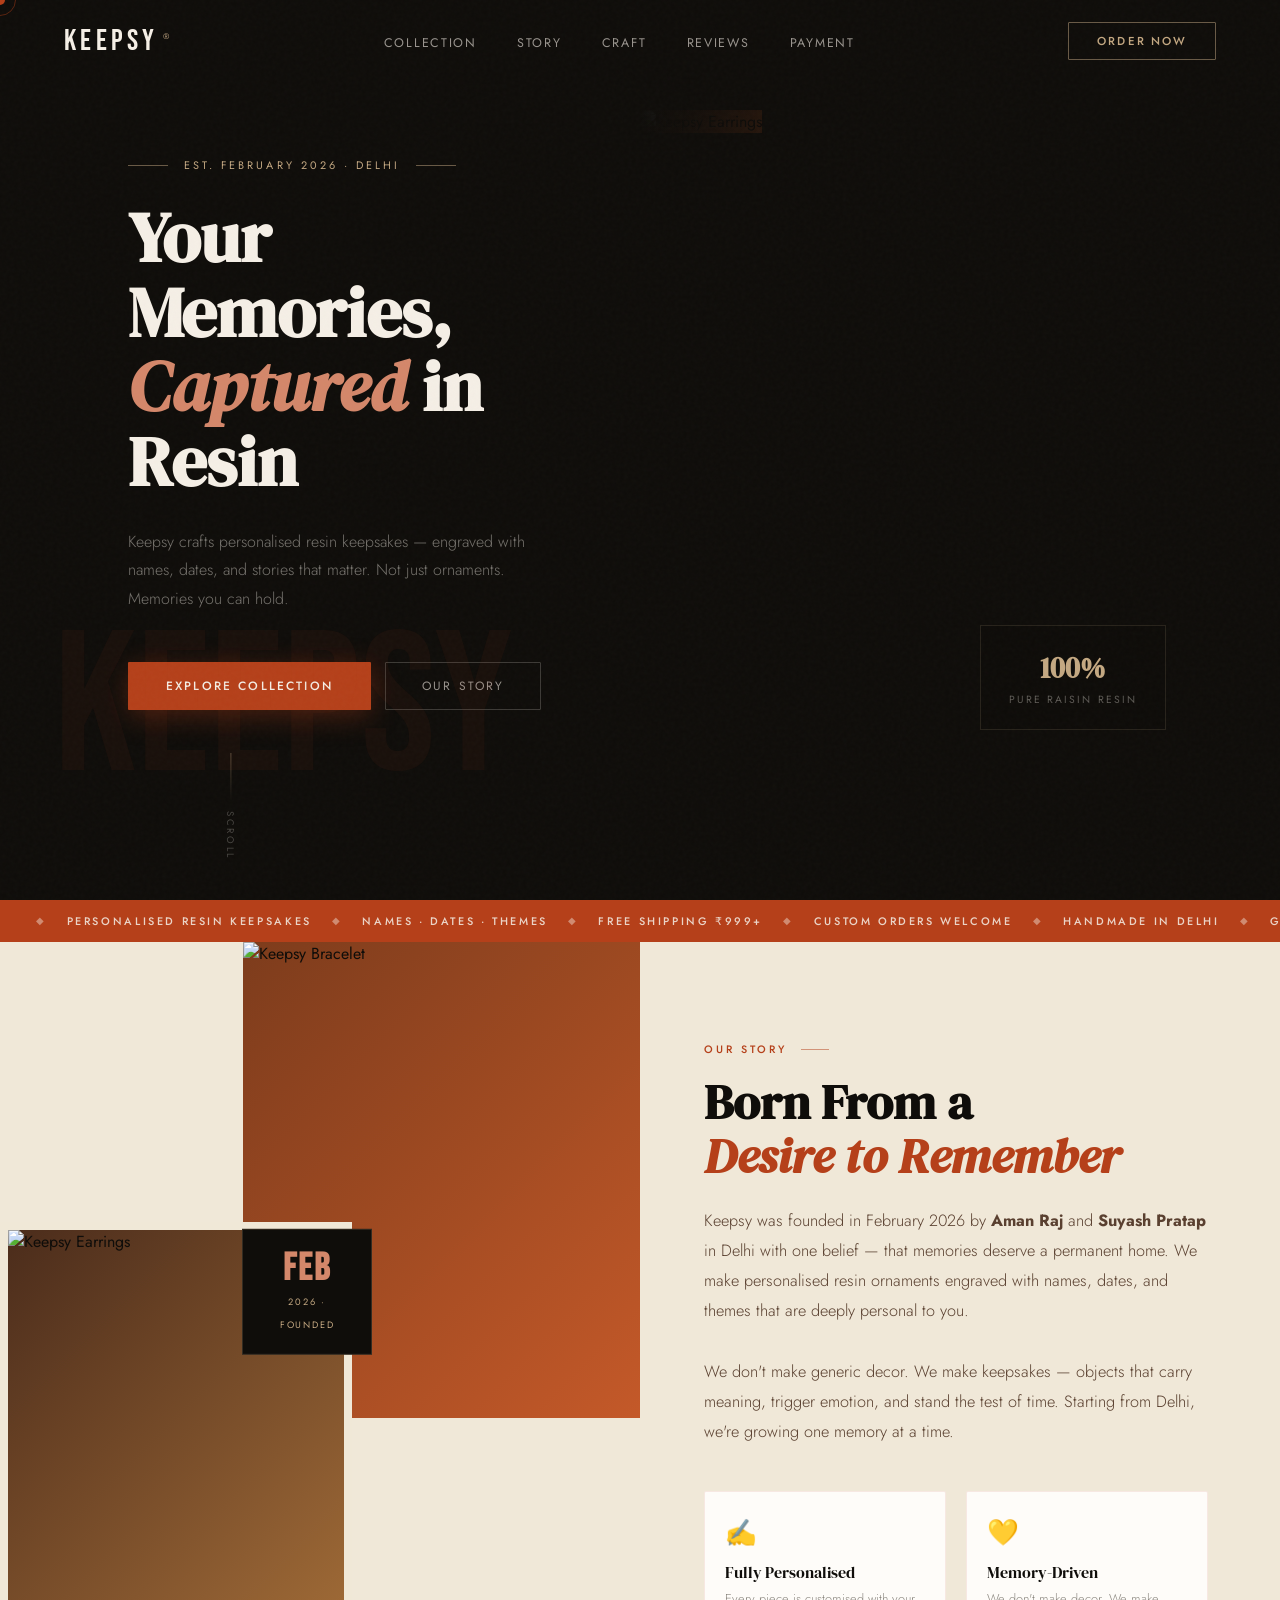
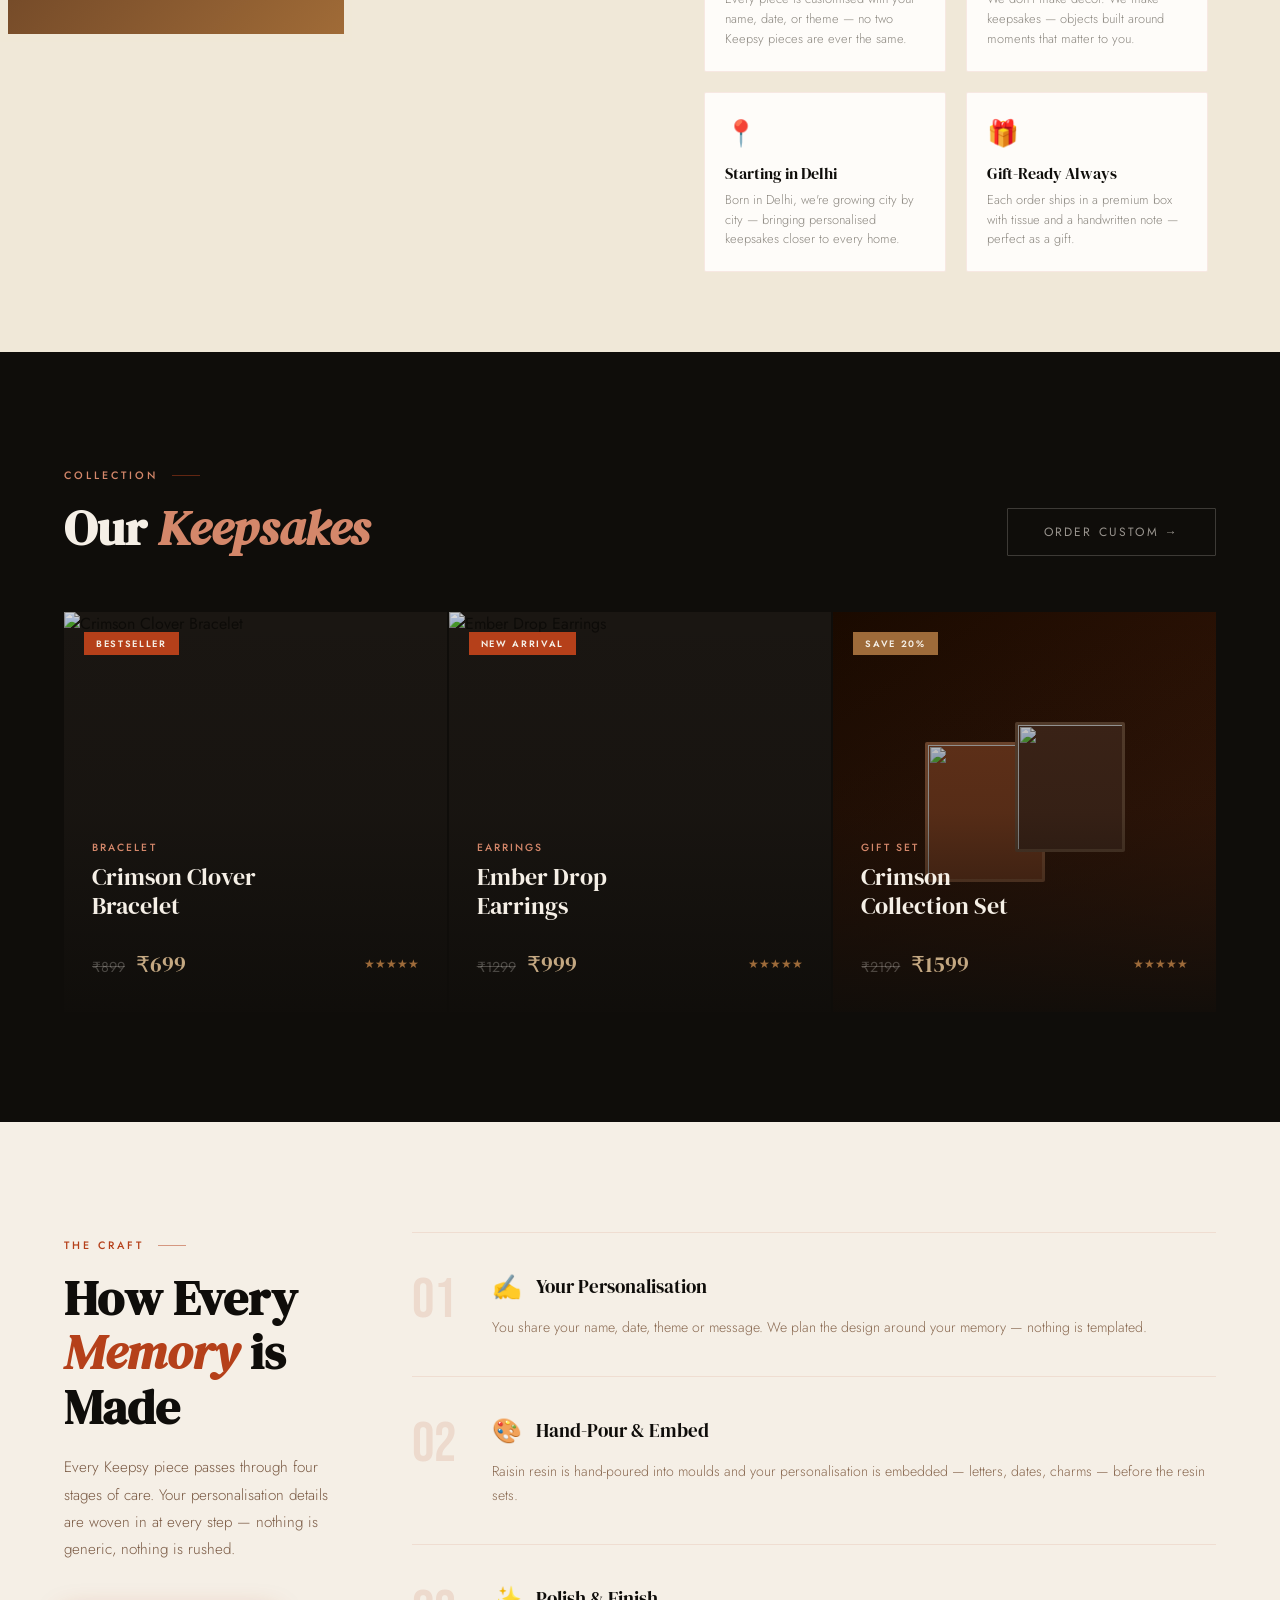
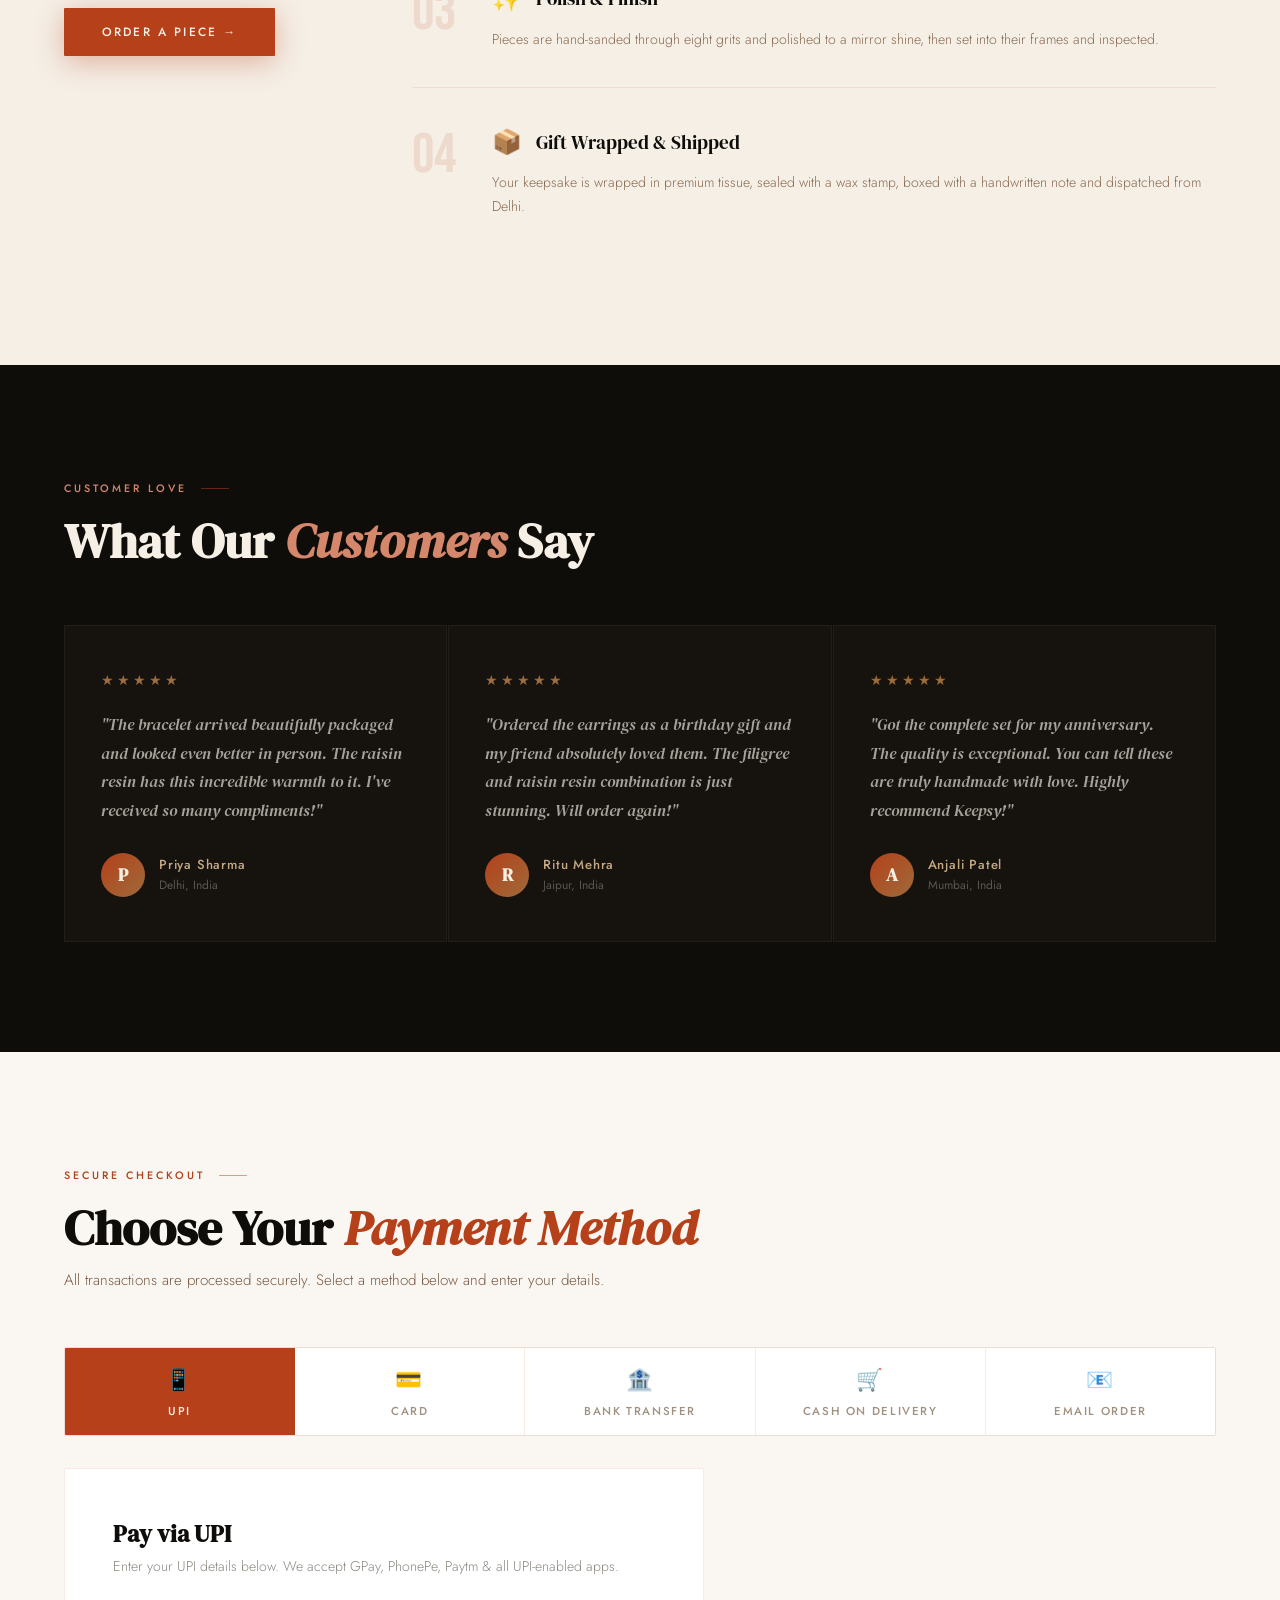
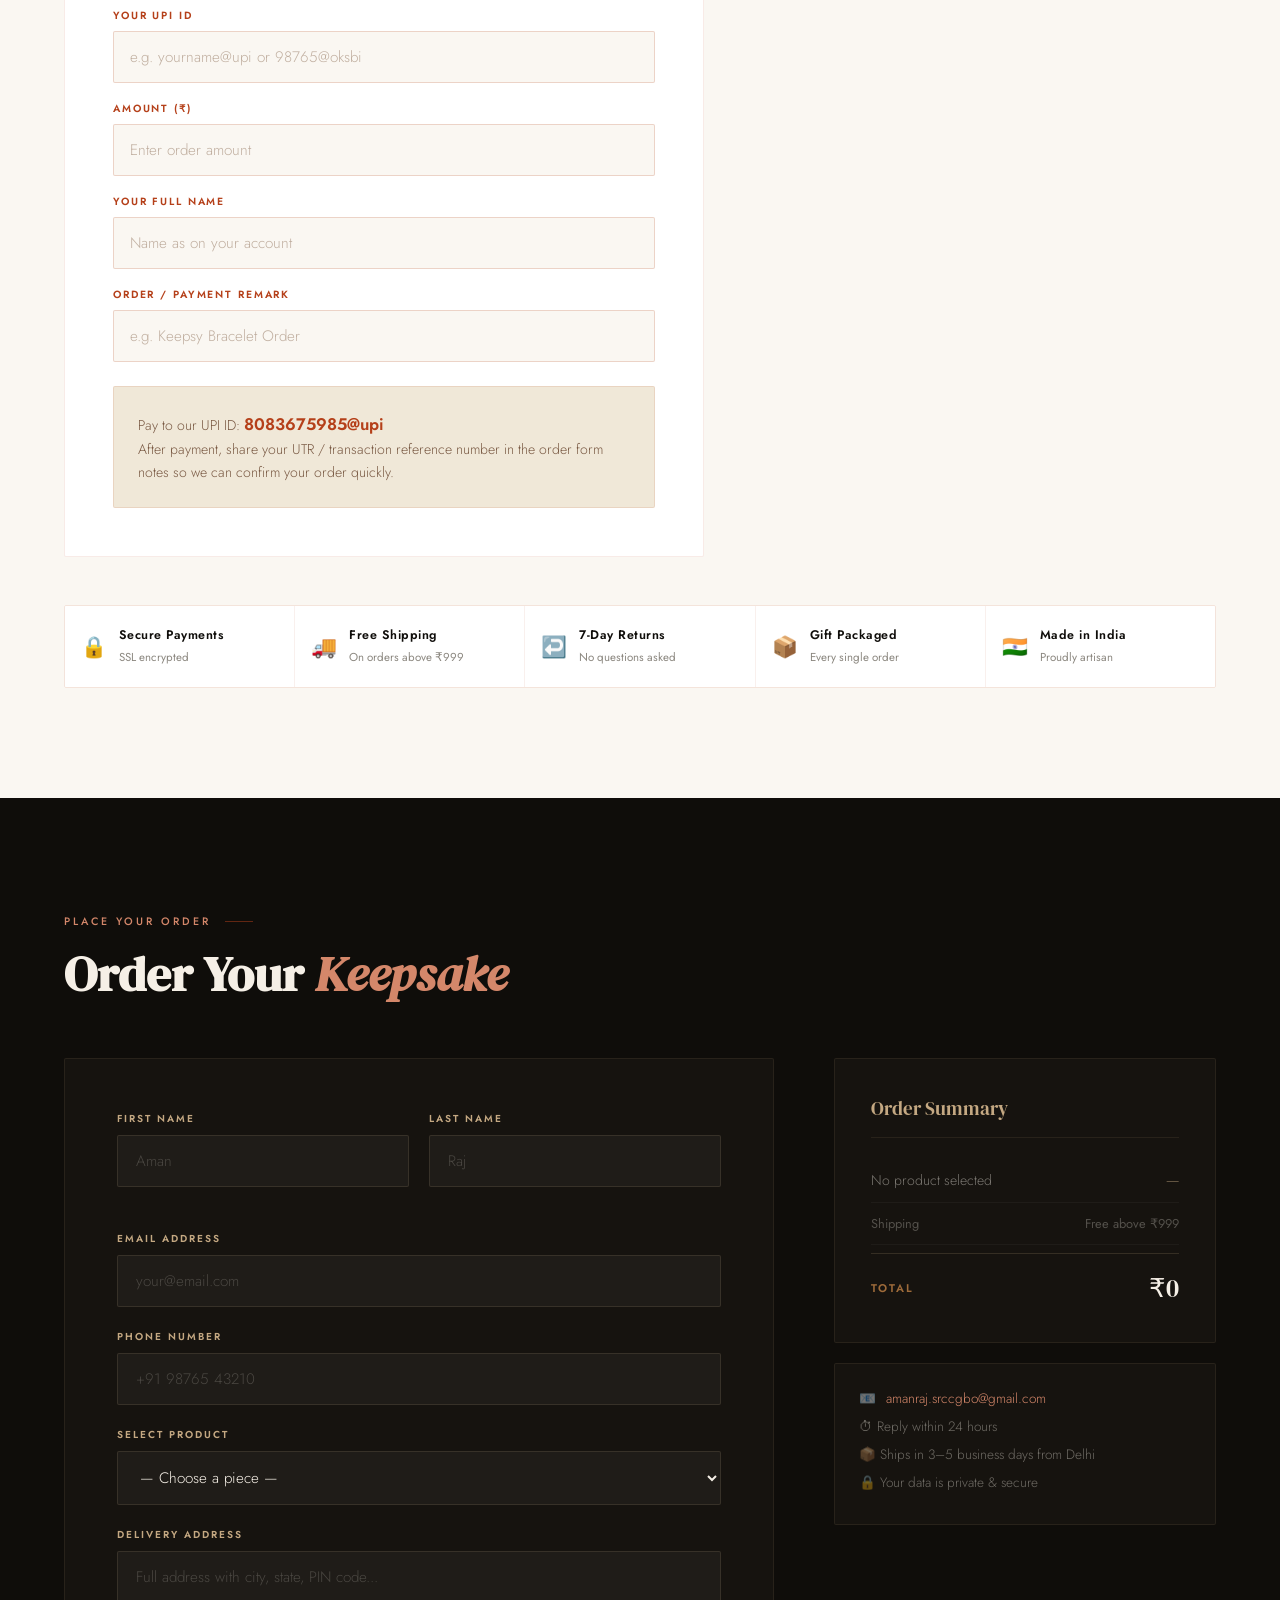
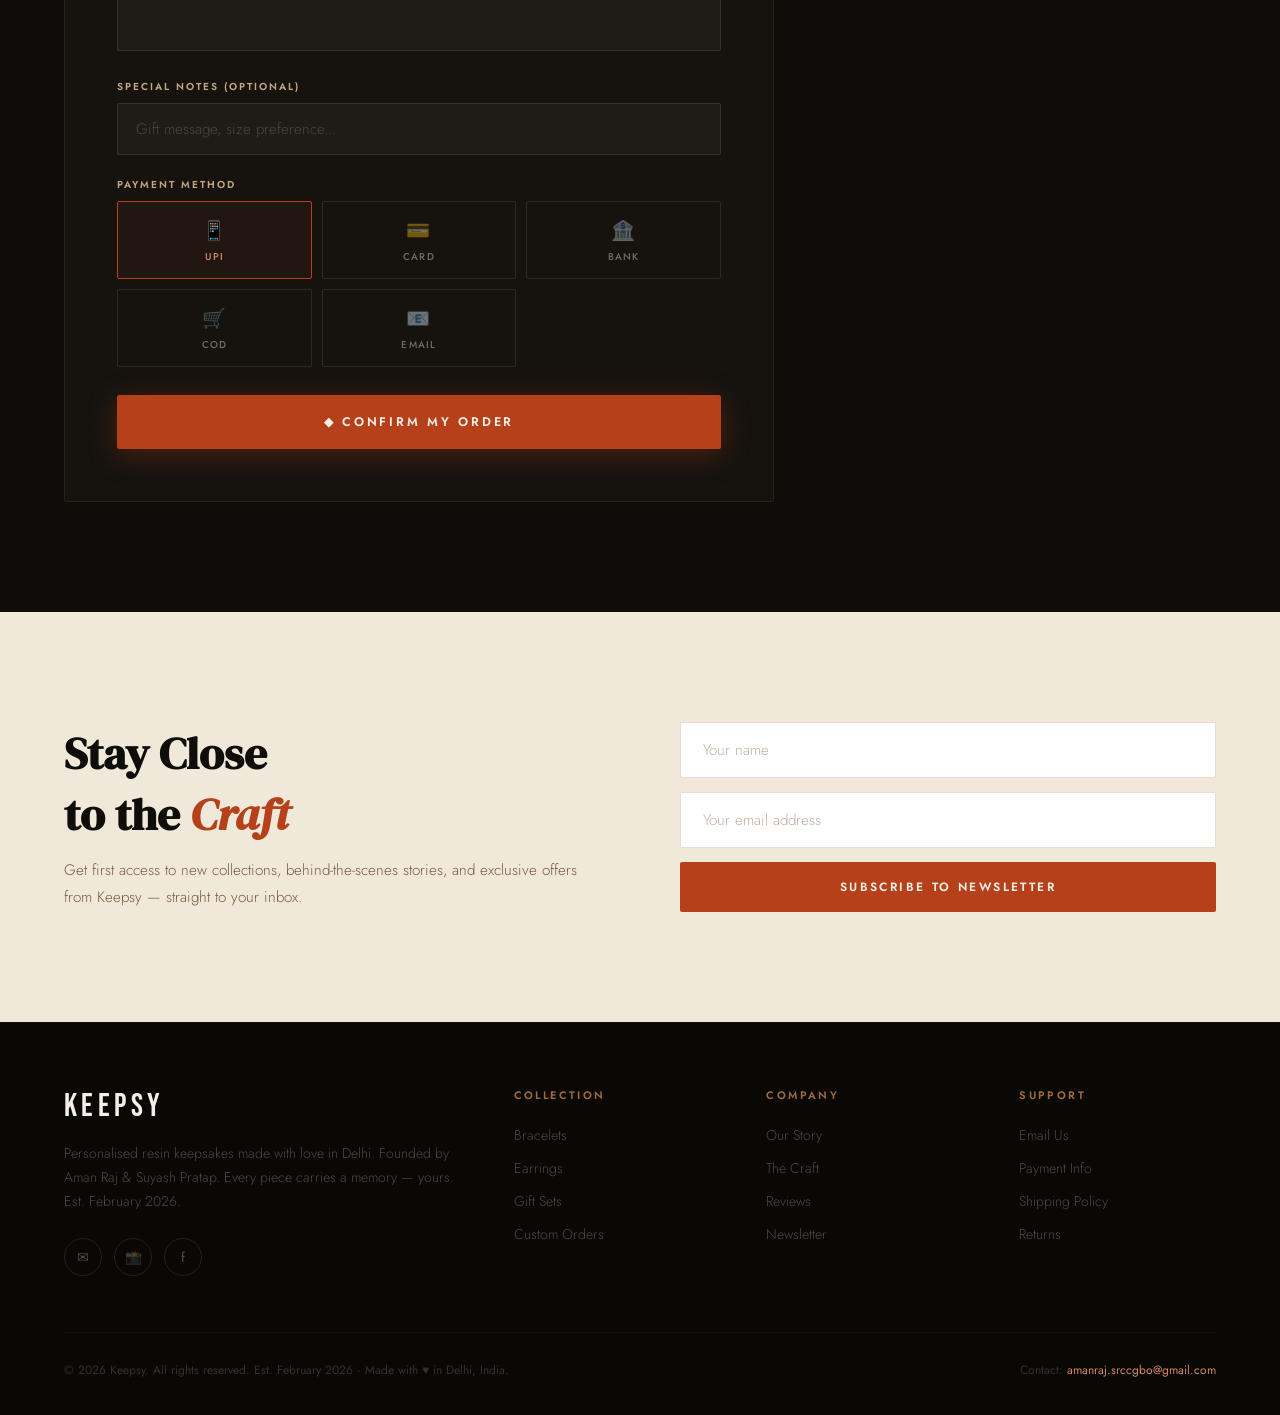
==== commit 9069673b: "Add files via upload" ====
--- a/index.html
+++ b/index.html
@@ -3,1525 +3,728 @@
 <head>
 <meta charset="UTF-8">
 <meta name="viewport" content="width=device-width, initial-scale=1.0">
-<title>GS Raisin — Handcrafted Raisin Ornaments</title>
-<link href="https://fonts.googleapis.com/css2?family=Playfair+Display:ital,wght@0,400;0,600;0,800;1,400;1,600&family=Cormorant+Garamond:ital,wght@0,300;0,400;0,500;1,300;1,400&family=Cinzel:wght@400;600;700&display=swap" rel="stylesheet">
+<title>Keepsy — Customizable Resin Keepsakes</title>
+<link href="https://fonts.googleapis.com/css2?family=DM+Serif+Display:ital@0;1&family=Jost:wght@200;300;400;500;600&family=Bebas+Neue&display=swap" rel="stylesheet">
 <style>
-  :root {
-    --burgundy: #7B1C1C;
-    --deep-red: #9B2226;
-    --amber: #C8731A;
-    --gold: #C9A84C;
-    --light-gold: #E8C96A;
-    --cream: #FAF6EE;
-    --warm-white: #FDF8F0;
-    --dark: #1A0A00;
-    --charcoal: #2C1810;
-    --silver: #A8A8A8;
-    --silver-light: #D4D4D4;
-  }
-
-  *, *::before, *::after { margin: 0; padding: 0; box-sizing: border-box; }
-
-  html { scroll-behavior: smooth; }
-
-  body {
-    font-family: 'Cormorant Garamond', serif;
-    background: var(--warm-white);
-    color: var(--charcoal);
-    overflow-x: hidden;
-  }
-
-  /* ===== CURSOR ===== */
-  body { cursor: none; }
-  .cursor {
-    width: 12px; height: 12px;
-    background: var(--gold);
-    border-radius: 50%;
-    position: fixed; top: 0; left: 0;
-    pointer-events: none; z-index: 9999;
-    transform: translate(-50%, -50%);
-    transition: transform 0.1s, width 0.3s, height 0.3s, background 0.3s;
-  }
-  .cursor-ring {
-    width: 36px; height: 36px;
-    border: 1.5px solid var(--gold);
-    border-radius: 50%;
-    position: fixed; top: 0; left: 0;
-    pointer-events: none; z-index: 9998;
-    transform: translate(-50%, -50%);
-    transition: transform 0.15s ease-out, width 0.3s, height 0.3s;
-    opacity: 0.6;
-  }
-
-  /* ===== NAV ===== */
-  nav {
-    position: fixed; top: 0; width: 100%; z-index: 100;
-    display: flex; align-items: center; justify-content: space-between;
-    padding: 18px 60px;
-    background: rgba(26, 10, 0, 0.92);
-    backdrop-filter: blur(12px);
-    border-bottom: 1px solid rgba(201, 168, 76, 0.2);
-    transition: padding 0.3s;
-  }
-  nav.scrolled { padding: 12px 60px; }
-  .nav-logo {
-    font-family: 'Cinzel', serif;
-    font-size: 1.5rem; font-weight: 700;
-    color: var(--light-gold);
-    letter-spacing: 0.12em;
-    text-decoration: none;
-  }
-  .nav-logo span { color: var(--amber); }
-  .nav-links { display: flex; gap: 36px; list-style: none; }
-  .nav-links a {
-    font-family: 'Cormorant Garamond', serif;
-    font-size: 0.95rem; font-weight: 400;
-    color: var(--silver-light);
-    text-decoration: none;
-    letter-spacing: 0.08em;
-    text-transform: uppercase;
-    transition: color 0.3s;
-    position: relative;
-  }
-  .nav-links a::after {
-    content: '';
-    position: absolute; bottom: -4px; left: 0;
-    width: 0; height: 1px;
-    background: var(--gold);
-    transition: width 0.3s;
-  }
-  .nav-links a:hover { color: var(--light-gold); }
-  .nav-links a:hover::after { width: 100%; }
-  .nav-cta {
-    padding: 9px 24px;
-    background: linear-gradient(135deg, var(--amber), var(--gold));
-    color: var(--dark) !important;
-    border-radius: 2px;
-    font-weight: 600 !important;
-    letter-spacing: 0.1em !important;
-    transition: opacity 0.3s, transform 0.2s !important;
-  }
-  .nav-cta::after { display: none !important; }
-  .nav-cta:hover { opacity: 0.88; transform: translateY(-1px); }
-
-  /* ===== HERO ===== */
-  .hero {
-    min-height: 100vh;
-    background: var(--dark);
-    display: flex; flex-direction: column;
-    align-items: center; justify-content: center;
-    position: relative; overflow: hidden;
-    padding: 100px 60px 60px;
-  }
-  .hero-bg {
-    position: absolute; inset: 0;
-    background:
-      radial-gradient(ellipse 70% 60% at 20% 50%, rgba(155, 34, 38, 0.18) 0%, transparent 60%),
-      radial-gradient(ellipse 50% 70% at 80% 40%, rgba(200, 115, 26, 0.12) 0%, transparent 55%),
-      radial-gradient(ellipse 80% 80% at 50% 100%, rgba(123, 28, 28, 0.2) 0%, transparent 50%);
-  }
-  .hero-particles {
-    position: absolute; inset: 0;
-    background-image:
-      radial-gradient(circle 1.5px at 20% 30%, rgba(201,168,76,0.5) 0%, transparent 50%),
-      radial-gradient(circle 1px at 75% 20%, rgba(201,168,76,0.3) 0%, transparent 50%),
-      radial-gradient(circle 2px at 60% 70%, rgba(201,168,76,0.4) 0%, transparent 50%),
-      radial-gradient(circle 1px at 85% 60%, rgba(201,168,76,0.25) 0%, transparent 50%),
-      radial-gradient(circle 1.5px at 10% 80%, rgba(201,168,76,0.3) 0%, transparent 50%),
-      radial-gradient(circle 1px at 40% 15%, rgba(201,168,76,0.35) 0%, transparent 50%),
-      radial-gradient(circle 2px at 95% 85%, rgba(201,168,76,0.2) 0%, transparent 50%);
-  }
-  .hero-ornament {
-    position: absolute;
-    width: 500px; height: 500px;
-    border-radius: 50%;
-    border: 1px solid rgba(201, 168, 76, 0.08);
-    top: 50%; left: 50%;
-    transform: translate(-50%, -50%);
-    animation: rotateSlow 30s linear infinite;
-  }
-  .hero-ornament::before {
-    content: '';
-    position: absolute; inset: 30px;
-    border-radius: 50%;
-    border: 1px solid rgba(201, 168, 76, 0.06);
-  }
-  @keyframes rotateSlow { to { transform: translate(-50%, -50%) rotate(360deg); } }
-
-  .hero-content {
-    position: relative; z-index: 2;
-    text-align: center; max-width: 820px;
-  }
-  .hero-badge {
-    display: inline-block;
-    font-family: 'Cinzel', serif;
-    font-size: 0.7rem; letter-spacing: 0.25em;
-    color: var(--gold);
-    text-transform: uppercase;
-    padding: 6px 20px;
-    border: 1px solid rgba(201, 168, 76, 0.4);
-    margin-bottom: 28px;
-    animation: fadeUp 0.8s ease both;
-  }
-  .hero h1 {
-    font-family: 'Playfair Display', serif;
-    font-size: clamp(3rem, 7vw, 6.5rem);
-    font-weight: 800; line-height: 1.05;
-    color: var(--cream);
-    margin-bottom: 12px;
-    animation: fadeUp 0.9s ease 0.1s both;
-  }
-  .hero h1 em {
-    font-style: italic;
-    color: var(--light-gold);
-    display: block;
-  }
-  .hero-sub {
-    font-size: 1.25rem; font-weight: 300;
-    color: rgba(250,246,238,0.65);
-    letter-spacing: 0.04em; line-height: 1.7;
-    margin: 20px 0 40px;
-    animation: fadeUp 1s ease 0.2s both;
-  }
-  .hero-buttons {
-    display: flex; gap: 16px; justify-content: center; flex-wrap: wrap;
-    animation: fadeUp 1.1s ease 0.3s both;
-  }
-  .btn-primary {
-    display: inline-flex; align-items: center; gap: 10px;
-    padding: 16px 40px;
-    background: linear-gradient(135deg, var(--deep-red), var(--burgundy));
-    color: var(--cream);
-    font-family: 'Cinzel', serif; font-size: 0.82rem;
-    letter-spacing: 0.18em; text-transform: uppercase;
-    text-decoration: none; border: none;
-    border-radius: 2px; cursor: pointer;
-    position: relative; overflow: hidden;
-    transition: transform 0.3s, box-shadow 0.3s;
-    box-shadow: 0 4px 24px rgba(155, 34, 38, 0.35);
-  }
-  .btn-primary::before {
-    content: '';
-    position: absolute; top: 0; left: -100%; width: 100%; height: 100%;
-    background: linear-gradient(90deg, transparent, rgba(255,255,255,0.08), transparent);
-    transition: left 0.5s;
-  }
-  .btn-primary:hover { transform: translateY(-3px); box-shadow: 0 8px 32px rgba(155, 34, 38, 0.5); }
-  .btn-primary:hover::before { left: 100%; }
-  .btn-secondary {
-    display: inline-flex; align-items: center; gap: 10px;
-    padding: 15px 38px;
-    background: transparent;
-    color: var(--light-gold);
-    font-family: 'Cinzel', serif; font-size: 0.82rem;
-    letter-spacing: 0.18em; text-transform: uppercase;
-    text-decoration: none;
-    border: 1px solid rgba(201, 168, 76, 0.5);
-    border-radius: 2px; cursor: pointer;
-    transition: background 0.3s, border-color 0.3s, transform 0.3s;
-  }
-  .btn-secondary:hover {
-    background: rgba(201, 168, 76, 0.08);
-    border-color: var(--gold);
-    transform: translateY(-3px);
-  }
-  .hero-scroll {
-    position: absolute; bottom: 36px; left: 50%; transform: translateX(-50%);
-    display: flex; flex-direction: column; align-items: center; gap: 8px;
-    animation: fadeUp 1.2s ease 0.5s both;
-  }
-  .hero-scroll span {
-    font-size: 0.65rem; letter-spacing: 0.25em;
-    color: rgba(201,168,76,0.5); text-transform: uppercase;
-    font-family: 'Cinzel', serif;
-  }
-  .scroll-line {
-    width: 1px; height: 40px;
-    background: linear-gradient(to bottom, rgba(201,168,76,0.5), transparent);
-    animation: scrollPulse 2s ease infinite;
-  }
-  @keyframes scrollPulse {
-    0%, 100% { opacity: 1; transform: scaleY(1); transform-origin: top; }
-    50% { opacity: 0.4; }
-  }
-  @keyframes fadeUp {
-    from { opacity: 0; transform: translateY(30px); }
-    to { opacity: 1; transform: translateY(0); }
-  }
-
-  /* ===== MARQUEE ===== */
-  .marquee-wrap {
-    background: linear-gradient(135deg, var(--burgundy), var(--deep-red));
-    overflow: hidden; padding: 14px 0;
-    border-top: 1px solid rgba(201,168,76,0.25);
-    border-bottom: 1px solid rgba(201,168,76,0.25);
-  }
-  .marquee-track {
-    display: flex; gap: 0;
-    animation: marquee 22s linear infinite;
-    width: max-content;
-  }
-  .marquee-item {
-    display: flex; align-items: center; gap: 18px;
-    padding: 0 40px;
-    font-family: 'Cinzel', serif; font-size: 0.72rem;
-    letter-spacing: 0.22em; text-transform: uppercase;
-    color: var(--light-gold);
-    white-space: nowrap;
-  }
-  .marquee-dot { color: var(--amber); font-size: 1rem; }
-  @keyframes marquee { from { transform: translateX(0); } to { transform: translateX(-50%); } }
-
-  /* ===== SECTION COMMONS ===== */
-  section { padding: 100px 60px; }
-  .section-label {
-    display: inline-flex; align-items: center; gap: 14px;
-    font-family: 'Cinzel', serif; font-size: 0.68rem;
-    letter-spacing: 0.28em; text-transform: uppercase;
-    color: var(--amber); margin-bottom: 20px;
-  }
-  .section-label::before, .section-label::after {
-    content: ''; width: 30px; height: 1px; background: var(--amber); opacity: 0.5;
-  }
-  .section-title {
-    font-family: 'Playfair Display', serif;
-    font-size: clamp(2rem, 4vw, 3.4rem);
-    font-weight: 700; line-height: 1.15;
-    color: var(--dark);
-  }
-  .section-title em { font-style: italic; color: var(--burgundy); }
-
-  /* ===== STORY ===== */
-  .story {
-    background: var(--cream);
-    display: grid; grid-template-columns: 1fr 1fr;
-    gap: 80px; align-items: center;
-  }
-  .story-visual {
-    position: relative; height: 520px;
-  }
-  .story-img-main {
-    width: 70%; height: 420px;
-    object-fit: cover; border-radius: 4px;
-    position: absolute; right: 0; top: 0;
-    box-shadow: 20px 20px 60px rgba(26,10,0,0.15);
-  }
-  .story-img-accent {
-    width: 52%; height: 260px;
-    object-fit: cover; border-radius: 4px;
-    position: absolute; left: 0; bottom: 0;
-    box-shadow: 10px 10px 40px rgba(26,10,0,0.12);
-    border: 6px solid var(--warm-white);
-  }
-  .story-badge-float {
-    position: absolute; top: 50%; left: 30%;
-    transform: translate(-50%, -50%);
-    background: var(--dark); color: var(--light-gold);
-    font-family: 'Cinzel', serif;
-    font-size: 0.65rem; letter-spacing: 0.2em;
-    text-align: center; padding: 18px 22px;
-    border: 1px solid rgba(201,168,76,0.3);
-    z-index: 2;
-  }
-  .story-badge-float strong { display: block; font-size: 1.8rem; font-family: 'Playfair Display', serif; color: var(--gold); letter-spacing: 0; }
-  .story-text { padding-right: 20px; }
-  .story-body {
-    font-size: 1.15rem; line-height: 1.85;
-    color: #4a2c1a; margin: 24px 0 36px;
-    font-weight: 300;
-  }
-  .story-stats {
-    display: flex; gap: 40px; flex-wrap: wrap;
-  }
-  .stat-item { text-align: center; }
-  .stat-num {
-    font-family: 'Playfair Display', serif;
-    font-size: 2.5rem; font-weight: 700;
-    color: var(--burgundy); line-height: 1;
-  }
-  .stat-label {
-    font-size: 0.78rem; letter-spacing: 0.1em;
-    color: #8a6a5a; text-transform: uppercase; margin-top: 4px;
-  }
-
-  /* ===== SHOP ===== */
-  .shop { background: var(--dark); }
-  .shop .section-title { color: var(--cream); }
-  .shop .section-label { color: var(--gold); }
-  .shop-grid {
-    display: grid;
-    grid-template-columns: repeat(auto-fill, minmax(300px, 1fr));
-    gap: 28px; margin-top: 56px;
-  }
-  .product-card {
-    background: rgba(255,255,255,0.03);
-    border: 1px solid rgba(201,168,76,0.12);
-    border-radius: 4px; overflow: hidden;
-    transition: transform 0.4s, border-color 0.4s, box-shadow 0.4s;
-    position: relative;
-    cursor: none;
-  }
-  .product-card:hover {
-    transform: translateY(-8px);
-    border-color: rgba(201,168,76,0.4);
-    box-shadow: 0 24px 60px rgba(0,0,0,0.5);
-  }
-  .product-img-wrap {
-    position: relative; overflow: hidden;
-    height: 320px; background: #110500;
-  }
-  .product-img-wrap img {
-    width: 100%; height: 100%; object-fit: cover;
-    transition: transform 0.6s;
-  }
-  .product-card:hover .product-img-wrap img { transform: scale(1.07); }
-  .product-badge {
-    position: absolute; top: 16px; left: 16px;
-    background: var(--deep-red);
-    font-family: 'Cinzel', serif; font-size: 0.6rem;
-    letter-spacing: 0.18em; color: var(--cream);
-    padding: 5px 12px; text-transform: uppercase;
-  }
-  .product-overlay {
-    position: absolute; inset: 0;
-    background: linear-gradient(to top, rgba(26,10,0,0.8) 0%, transparent 50%);
-    opacity: 0; transition: opacity 0.4s;
-    display: flex; align-items: flex-end; justify-content: center;
-    padding-bottom: 24px;
-  }
-  .product-card:hover .product-overlay { opacity: 1; }
-  .product-quick-buy {
-    background: var(--gold); color: var(--dark);
-    font-family: 'Cinzel', serif; font-size: 0.72rem;
-    letter-spacing: 0.15em; text-transform: uppercase;
-    padding: 12px 28px; border: none; cursor: none;
-    transform: translateY(10px);
-    transition: transform 0.3s;
-  }
-  .product-card:hover .product-quick-buy { transform: translateY(0); }
-  .product-info { padding: 22px 24px 28px; }
-  .product-category {
-    font-size: 0.7rem; letter-spacing: 0.18em;
-    text-transform: uppercase; color: var(--amber); margin-bottom: 8px;
-  }
-  .product-name {
-    font-family: 'Playfair Display', serif;
-    font-size: 1.3rem; font-weight: 600;
-    color: var(--cream); margin-bottom: 8px;
-  }
-  .product-desc {
-    font-size: 0.9rem; line-height: 1.65;
-    color: rgba(250,246,238,0.5); margin-bottom: 18px;
-    font-weight: 300;
-  }
-  .product-footer {
-    display: flex; align-items: center;
-    justify-content: space-between;
-  }
-  .product-price {
-    font-family: 'Playfair Display', serif;
-    font-size: 1.45rem; color: var(--light-gold);
-  }
-  .product-price s {
-    font-size: 0.9rem; color: rgba(250,246,238,0.3);
-    margin-right: 8px; font-family: 'Cormorant Garamond', serif;
-  }
-  .product-rating { display: flex; gap: 2px; }
-  .star { color: var(--gold); font-size: 0.85rem; }
-
-  /* ===== PROCESS ===== */
-  .process {
-    background: var(--cream);
-    text-align: center;
-  }
-  .process-steps {
-    display: grid; grid-template-columns: repeat(4, 1fr);
-    gap: 40px; margin-top: 64px; position: relative;
-  }
-  .process-steps::before {
-    content: '';
-    position: absolute; top: 48px; left: 12.5%; right: 12.5%;
-    height: 1px; background: linear-gradient(to right, transparent, var(--gold), transparent);
-  }
-  .process-step { position: relative; }
-  .step-icon {
-    width: 96px; height: 96px; border-radius: 50%;
-    background: var(--dark);
-    border: 1px solid rgba(201,168,76,0.3);
-    display: flex; align-items: center; justify-content: center;
-    margin: 0 auto 24px;
-    font-size: 2rem;
-    position: relative; z-index: 1;
-    transition: border-color 0.3s, transform 0.3s;
-  }
-  .process-step:hover .step-icon {
-    border-color: var(--gold);
-    transform: translateY(-6px);
-  }
-  .step-num {
-    position: absolute; top: -6px; right: -6px;
-    width: 24px; height: 24px; border-radius: 50%;
-    background: var(--burgundy); color: var(--cream);
-    font-family: 'Cinzel', serif; font-size: 0.65rem;
-    display: flex; align-items: center; justify-content: center;
-  }
-  .step-title {
-    font-family: 'Playfair Display', serif;
-    font-size: 1.15rem; font-weight: 600;
-    color: var(--dark); margin-bottom: 10px;
-  }
-  .step-body {
-    font-size: 0.95rem; line-height: 1.7;
-    color: #6a4030; font-weight: 300;
-  }
-
-  /* ===== TESTIMONIALS ===== */
-  .testimonials {
-    background: var(--charcoal);
-    text-align: center;
-  }
-  .testimonials .section-title { color: var(--cream); }
-  .testimonials .section-label { color: var(--gold); }
-  .testimonials-grid {
-    display: grid; grid-template-columns: repeat(3, 1fr);
-    gap: 28px; margin-top: 60px;
-  }
-  .testimonial-card {
-    background: rgba(255,255,255,0.04);
-    border: 1px solid rgba(201,168,76,0.1);
-    border-radius: 4px; padding: 36px 32px;
-    text-align: left; position: relative;
-    transition: border-color 0.3s, transform 0.3s;
-  }
-  .testimonial-card:hover { border-color: rgba(201,168,76,0.3); transform: translateY(-4px); }
-  .testimonial-quote {
-    font-family: 'Playfair Display', serif;
-    font-size: 3.5rem; color: var(--burgundy);
-    line-height: 0.5; margin-bottom: 20px; display: block;
-  }
-  .testimonial-text {
-    font-size: 1rem; line-height: 1.8;
-    color: rgba(250,246,238,0.7);
-    font-style: italic; font-weight: 300;
-    margin-bottom: 24px;
-  }
-  .testimonial-author {
-    display: flex; align-items: center; gap: 14px;
-  }
-  .author-avatar {
-    width: 46px; height: 46px; border-radius: 50%;
-    background: linear-gradient(135deg, var(--burgundy), var(--amber));
-    display: flex; align-items: center; justify-content: center;
-    font-family: 'Playfair Display', serif;
-    font-size: 1.1rem; color: var(--cream); font-weight: 700;
-  }
-  .author-info { }
-  .author-name {
-    font-family: 'Cinzel', serif; font-size: 0.8rem;
-    letter-spacing: 0.1em; color: var(--light-gold);
-  }
-  .author-loc {
-    font-size: 0.8rem; color: rgba(250,246,238,0.4); margin-top: 2px;
-  }
-  .testimonial-stars { display: flex; gap: 3px; margin-bottom: 16px; }
-
-  /* ===== PAYMENT ===== */
-  .payment {
-    background: var(--warm-white);
-    text-align: center;
-  }
-  .payment-grid {
-    display: grid; grid-template-columns: repeat(auto-fit, minmax(200px, 1fr));
-    gap: 20px; margin-top: 56px;
-  }
-  .payment-method {
-    padding: 28px 20px;
-    border: 1px solid rgba(123,28,28,0.1);
-    border-radius: 4px; text-align: center;
-    transition: border-color 0.3s, box-shadow 0.3s, transform 0.3s;
-    background: white;
-  }
-  .payment-method:hover {
-    border-color: var(--burgundy);
-    box-shadow: 0 8px 32px rgba(123,28,28,0.1);
-    transform: translateY(-4px);
-  }
-  .payment-icon { font-size: 2.5rem; margin-bottom: 14px; }
-  .payment-name {
-    font-family: 'Cinzel', serif;
-    font-size: 0.82rem; letter-spacing: 0.12em;
-    color: var(--dark); text-transform: uppercase; margin-bottom: 6px;
-  }
-  .payment-desc { font-size: 0.85rem; color: #8a6a5a; line-height: 1.5; }
-
-  .trust-badges {
-    display: flex; align-items: center; justify-content: center;
-    gap: 40px; margin-top: 48px; flex-wrap: wrap;
-    padding: 28px;
-    border: 1px solid rgba(123,28,28,0.08);
-    border-radius: 4px; background: white;
-  }
-  .trust-item {
-    display: flex; align-items: center; gap: 10px;
-    font-size: 0.88rem; color: #6a4030;
-  }
-  .trust-item span { font-size: 1.4rem; }
-
-  /* ===== ORDER FORM ===== */
-  .order-section { background: var(--dark); }
-  .order-section .section-title { color: var(--cream); }
-  .order-section .section-label { color: var(--gold); }
-  .order-section .section-intro {
-    color: rgba(250,246,238,0.55); font-size: 1.1rem;
-    font-weight: 300; margin-top: 16px; margin-bottom: 48px;
-    max-width: 560px;
-  }
-  .order-grid {
-    display: grid; grid-template-columns: 1.2fr 0.8fr;
-    gap: 60px; align-items: start;
-  }
-  .order-form {
-    background: rgba(255,255,255,0.04);
-    border: 1px solid rgba(201,168,76,0.15);
-    border-radius: 4px; padding: 48px;
-  }
-  .form-row { display: grid; grid-template-columns: 1fr 1fr; gap: 20px; margin-bottom: 20px; }
-  .form-group { margin-bottom: 20px; }
-  .form-group label {
-    display: block;
-    font-family: 'Cinzel', serif; font-size: 0.68rem;
-    letter-spacing: 0.2em; text-transform: uppercase;
-    color: var(--gold); margin-bottom: 10px;
-  }
-  .form-group input,
-  .form-group select,
-  .form-group textarea {
-    width: 100%; padding: 14px 18px;
-    background: rgba(255,255,255,0.05);
-    border: 1px solid rgba(201,168,76,0.2);
-    border-radius: 2px; color: var(--cream);
-    font-family: 'Cormorant Garamond', serif;
-    font-size: 1rem; outline: none;
-    transition: border-color 0.3s, background 0.3s;
-    cursor: none;
-  }
-  .form-group input::placeholder,
-  .form-group textarea::placeholder { color: rgba(250,246,238,0.25); }
-  .form-group input:focus,
-  .form-group select:focus,
-  .form-group textarea:focus {
-    border-color: rgba(201,168,76,0.6);
-    background: rgba(255,255,255,0.08);
-  }
-  .form-group select option { background: var(--dark); color: var(--cream); }
-  .form-group textarea { height: 110px; resize: none; }
-
-  .payment-choice {
-    display: grid; grid-template-columns: repeat(3, 1fr); gap: 12px; margin-bottom: 28px;
-  }
-  .pay-option {
-    padding: 14px 10px; text-align: center;
-    border: 1px solid rgba(201,168,76,0.18);
-    border-radius: 2px;
-    font-family: 'Cinzel', serif; font-size: 0.65rem;
-    letter-spacing: 0.12em; text-transform: uppercase;
-    color: rgba(250,246,238,0.55);
-    cursor: none; transition: all 0.3s;
-  }
-  .pay-option.active,
-  .pay-option:hover {
-    border-color: var(--gold);
-    color: var(--light-gold);
-    background: rgba(201,168,76,0.06);
-  }
-  .pay-option-icon { font-size: 1.3rem; display: block; margin-bottom: 6px; }
-
-  .submit-btn {
-    width: 100%; padding: 18px;
-    background: linear-gradient(135deg, var(--deep-red), var(--burgundy));
-    color: var(--cream); border: none;
-    font-family: 'Cinzel', serif; font-size: 0.85rem;
-    letter-spacing: 0.2em; text-transform: uppercase;
-    cursor: none; border-radius: 2px;
-    transition: opacity 0.3s, transform 0.3s;
-    box-shadow: 0 6px 28px rgba(155,34,38,0.4);
-    position: relative; overflow: hidden;
-  }
-  .submit-btn:hover { opacity: 0.88; transform: translateY(-2px); }
-  .submit-btn::before {
-    content: '';
-    position: absolute; top: 0; left: -100%; width: 100%; height: 100%;
-    background: linear-gradient(90deg, transparent, rgba(255,255,255,0.06), transparent);
-    transition: left 0.5s;
-  }
-  .submit-btn:hover::before { left: 100%; }
-
-  /* Order summary side */
-  .order-summary {
-    position: sticky; top: 100px;
-  }
-  .summary-card {
-    background: rgba(255,255,255,0.04);
-    border: 1px solid rgba(201,168,76,0.15);
-    border-radius: 4px; padding: 36px;
-  }
-  .summary-title {
-    font-family: 'Playfair Display', serif;
-    font-size: 1.3rem; color: var(--light-gold);
-    margin-bottom: 24px; padding-bottom: 16px;
-    border-bottom: 1px solid rgba(201,168,76,0.15);
-  }
-  .summary-item {
-    display: flex; justify-content: space-between; align-items: center;
-    padding: 12px 0; border-bottom: 1px solid rgba(255,255,255,0.05);
-  }
-  .summary-item:last-of-type { border-bottom: none; }
-  .summary-item-name { font-size: 0.95rem; color: rgba(250,246,238,0.65); }
-  .summary-item-price {
-    font-family: 'Playfair Display', serif;
-    font-size: 1rem; color: var(--light-gold);
-  }
-  .summary-total {
-    display: flex; justify-content: space-between;
-    padding-top: 16px; margin-top: 4px;
-    border-top: 1px solid rgba(201,168,76,0.3);
-  }
-  .summary-total-label {
-    font-family: 'Cinzel', serif; font-size: 0.8rem;
-    letter-spacing: 0.15em; text-transform: uppercase;
-    color: var(--gold);
-  }
-  .summary-total-price {
-    font-family: 'Playfair Display', serif;
-    font-size: 1.5rem; color: var(--light-gold);
-  }
-  .whatsapp-btn {
-    display: flex; align-items: center; justify-content: center; gap: 10px;
-    margin-top: 20px; padding: 15px;
-    background: #25D366; color: white;
-    font-family: 'Cinzel', serif; font-size: 0.75rem;
-    letter-spacing: 0.15em; text-transform: uppercase;
-    border: none; border-radius: 2px; cursor: none; width: 100%;
-    text-decoration: none;
-    transition: opacity 0.3s, transform 0.3s;
-  }
-  .whatsapp-btn:hover { opacity: 0.88; transform: translateY(-2px); }
-
-  .contact-info {
-    margin-top: 24px; padding: 22px;
-    border: 1px solid rgba(201,168,76,0.12);
-    border-radius: 4px; background: rgba(255,255,255,0.02);
-  }
-  .contact-info p {
-    font-size: 0.9rem; color: rgba(250,246,238,0.5);
-    margin-bottom: 8px; display: flex; align-items: center; gap: 8px;
-  }
-  .contact-info a { color: var(--amber); text-decoration: none; }
-  .contact-info a:hover { color: var(--light-gold); }
-
-  /* ===== NEWSLETTER ===== */
-  .newsletter {
-    background: linear-gradient(135deg, var(--burgundy) 0%, var(--dark) 100%);
-    text-align: center; padding: 80px 60px;
-    position: relative; overflow: hidden;
-  }
-  .newsletter::before {
-    content: '';
-    position: absolute; inset: 0;
-    background: radial-gradient(ellipse 60% 60% at 50% 50%, rgba(201,168,76,0.07), transparent);
-  }
-  .newsletter h2 {
-    font-family: 'Playfair Display', serif;
-    font-size: clamp(1.8rem, 3.5vw, 2.8rem);
-    color: var(--cream); font-weight: 700; margin-bottom: 12px;
-    position: relative;
-  }
-  .newsletter h2 em { color: var(--light-gold); font-style: italic; }
-  .newsletter p {
-    font-size: 1.05rem; color: rgba(250,246,238,0.55);
-    margin-bottom: 36px; position: relative;
-  }
-  .newsletter-form {
-    display: flex; gap: 0; max-width: 500px; margin: 0 auto;
-    position: relative;
-  }
-  .newsletter-form input {
-    flex: 1; padding: 16px 24px;
-    background: rgba(255,255,255,0.06);
-    border: 1px solid rgba(201,168,76,0.25);
-    border-right: none; border-radius: 2px 0 0 2px;
-    color: var(--cream); font-family: 'Cormorant Garamond', serif;
-    font-size: 1rem; outline: none;
-    transition: border-color 0.3s;
-    cursor: none;
-  }
-  .newsletter-form input::placeholder { color: rgba(250,246,238,0.3); }
-  .newsletter-form input:focus { border-color: rgba(201,168,76,0.5); }
-  .newsletter-form button {
-    padding: 16px 32px;
-    background: var(--gold); color: var(--dark);
-    border: none; border-radius: 0 2px 2px 0;
-    font-family: 'Cinzel', serif; font-size: 0.75rem;
-    letter-spacing: 0.18em; text-transform: uppercase;
-    cursor: none; white-space: nowrap;
-    transition: background 0.3s;
-  }
-  .newsletter-form button:hover { background: var(--light-gold); }
-
-  /* ===== FOOTER ===== */
-  footer {
-    background: #0E0500;
-    padding: 60px 60px 36px;
-    border-top: 1px solid rgba(201,168,76,0.1);
-  }
-  .footer-grid {
-    display: grid; grid-template-columns: 1.5fr 1fr 1fr 1fr;
-    gap: 48px; margin-bottom: 48px;
-  }
-  .footer-brand .nav-logo { font-size: 1.7rem; margin-bottom: 16px; display: block; }
-  .footer-brand p {
-    font-size: 0.9rem; line-height: 1.7;
-    color: rgba(250,246,238,0.35); font-weight: 300;
-  }
-  .footer-social { display: flex; gap: 14px; margin-top: 24px; }
-  .social-link {
-    width: 38px; height: 38px;
-    border: 1px solid rgba(201,168,76,0.2);
-    border-radius: 50%; display: flex; align-items: center; justify-content: center;
-    color: rgba(250,246,238,0.4); font-size: 0.85rem;
-    text-decoration: none; transition: border-color 0.3s, color 0.3s;
-  }
-  .social-link:hover { border-color: var(--gold); color: var(--light-gold); }
-  .footer-col h4 {
-    font-family: 'Cinzel', serif; font-size: 0.72rem;
-    letter-spacing: 0.22em; text-transform: uppercase;
-    color: var(--gold); margin-bottom: 20px;
-  }
-  .footer-col ul { list-style: none; }
-  .footer-col ul li { margin-bottom: 10px; }
-  .footer-col ul a {
-    font-size: 0.9rem; color: rgba(250,246,238,0.35);
-    text-decoration: none; transition: color 0.3s;
-    font-weight: 300;
-  }
-  .footer-col ul a:hover { color: var(--silver-light); }
-  .footer-bottom {
-    padding-top: 28px;
-    border-top: 1px solid rgba(201,168,76,0.08);
-    display: flex; justify-content: space-between; align-items: center;
-    flex-wrap: wrap; gap: 12px;
-  }
-  .footer-bottom p {
-    font-size: 0.8rem; color: rgba(250,246,238,0.2);
-  }
-  .footer-bottom a { color: var(--amber); text-decoration: none; }
-
-  /* ===== MODAL ===== */
-  .modal-overlay {
-    display: none; position: fixed; inset: 0; z-index: 200;
-    background: rgba(0,0,0,0.8);
-    backdrop-filter: blur(8px);
-    align-items: center; justify-content: center;
-    padding: 20px;
-  }
-  .modal-overlay.open { display: flex; }
-  .modal {
-    background: var(--dark);
-    border: 1px solid rgba(201,168,76,0.2);
-    border-radius: 4px; max-width: 500px; width: 100%;
-    padding: 48px; position: relative;
-    animation: modalIn 0.4s ease;
-  }
-  @keyframes modalIn { from { opacity:0; transform:scale(0.95) translateY(20px); } to { opacity:1; transform:scale(1) translateY(0); } }
-  .modal-close {
-    position: absolute; top: 20px; right: 20px;
-    background: none; border: none; color: rgba(250,246,238,0.4);
-    font-size: 1.4rem; cursor: none; transition: color 0.3s;
-  }
-  .modal-close:hover { color: var(--cream); }
-  .modal h3 {
-    font-family: 'Playfair Display', serif; font-size: 1.8rem;
-    color: var(--light-gold); margin-bottom: 8px;
-  }
-  .modal p { color: rgba(250,246,238,0.55); font-size: 1rem; line-height: 1.7; margin-bottom: 20px; }
-  .modal-icon { font-size: 3rem; margin-bottom: 16px; }
-
-  /* ===== TOAST ===== */
-  .toast {
-    position: fixed; bottom: 30px; right: 30px; z-index: 300;
-    background: var(--dark); border: 1px solid var(--gold);
-    color: var(--light-gold); padding: 16px 24px;
-    font-family: 'Cinzel', serif; font-size: 0.78rem;
-    letter-spacing: 0.1em; border-radius: 2px;
-    transform: translateY(100px); opacity: 0;
-    transition: transform 0.4s, opacity 0.4s;
-  }
-  .toast.show { transform: translateY(0); opacity: 1; }
-
-  /* ===== RESPONSIVE ===== */
-  @media (max-width: 1024px) {
-    .order-grid { grid-template-columns: 1fr; }
-    .order-summary { position: static; }
-    .footer-grid { grid-template-columns: 1fr 1fr; }
-    .story { grid-template-columns: 1fr; }
-    .story-visual { height: 360px; margin-bottom: 40px; }
-    .testimonials-grid { grid-template-columns: 1fr; }
-    .process-steps { grid-template-columns: repeat(2, 1fr); }
-    .process-steps::before { display: none; }
-  }
-  @media (max-width: 768px) {
-    nav { padding: 16px 24px; }
-    nav.scrolled { padding: 12px 24px; }
-    .nav-links { display: none; }
-    section, .hero { padding: 70px 24px; }
-    .footer-grid { grid-template-columns: 1fr; }
-    .form-row { grid-template-columns: 1fr; }
-    .payment-choice { grid-template-columns: repeat(2,1fr); }
-    .process-steps { grid-template-columns: 1fr; }
-    footer { padding: 48px 24px 28px; }
-  }
+:root {
+  --ink: #0f0d0a;
+  --parchment: #f5efe6;
+  --sand: #e8dece;
+  --rust: #b5401a;
+  --terra: #c05a2c;
+  --copper: #9e6b3a;
+  --sienna: #7a3d1e;
+  --taupe: #c4a882;
+  --ecru: #f0e8d8;
+  --mist: #faf7f2;
+  --offwhite: #fefcf9;
+  --clay: #d4876a;
+  --silver: #8c8880;
+}
+*,*::before,*::after{margin:0;padding:0;box-sizing:border-box;}
+html{scroll-behavior:smooth;}
+body{font-family:'Jost',sans-serif;background:var(--offwhite);color:var(--ink);overflow-x:hidden;}
+body::before{content:'';position:fixed;inset:0;z-index:1000;pointer-events:none;opacity:.025;background-image:url("data:image/svg+xml,%3Csvg viewBox='0 0 256 256' xmlns='http://www.w3.org/2000/svg'%3E%3Cfilter id='n'%3E%3CfeTurbulence type='fractalNoise' baseFrequency='0.9' numOctaves='4' stitchTiles='stitch'/%3E%3C/filter%3E%3Crect width='100%25' height='100%25' filter='url(%23n)'/%3E%3C/svg%3E");}
+body{cursor:none;}
+.cur{width:10px;height:10px;background:var(--rust);border-radius:50%;position:fixed;top:0;left:0;pointer-events:none;z-index:9999;transform:translate(-50%,-50%);transition:width .25s,height .25s;}
+.cur-r{width:32px;height:32px;border:1px solid rgba(181,64,26,.45);border-radius:50%;position:fixed;top:0;left:0;pointer-events:none;z-index:9998;transform:translate(-50%,-50%);transition:all .18s ease-out;}
+nav{position:fixed;top:0;width:100%;z-index:500;padding:22px 64px;display:flex;align-items:center;justify-content:space-between;transition:background .4s,padding .4s;}
+nav.scrolled{background:rgba(15,13,10,.94);backdrop-filter:blur(14px);padding:14px 64px;border-bottom:1px solid rgba(196,168,130,.12);}
+.logo{font-family:'Bebas Neue',sans-serif;font-size:1.9rem;letter-spacing:.14em;color:var(--parchment);text-decoration:none;}
+.logo sup{font-family:'Jost',sans-serif;font-size:.5rem;letter-spacing:.2em;color:var(--taupe);vertical-align:super;margin-left:4px;}
+.nav-links{display:flex;gap:40px;list-style:none;}
+.nav-links a{font-size:.78rem;font-weight:400;letter-spacing:.14em;text-transform:uppercase;color:rgba(245,239,230,.6);text-decoration:none;transition:color .3s;}
+.nav-links a:hover{color:var(--parchment);}
+.nav-btn{padding:10px 28px;background:transparent;border:1px solid rgba(196,168,130,.5);color:var(--taupe);font-family:'Jost',sans-serif;font-size:.72rem;font-weight:500;letter-spacing:.18em;text-transform:uppercase;text-decoration:none;transition:all .3s;cursor:none;border-radius:1px;}
+.nav-btn:hover{background:var(--rust);border-color:var(--rust);color:var(--parchment);}
+
+/* HERO */
+.hero{height:100vh;min-height:700px;background:var(--ink);display:grid;grid-template-columns:1fr 1fr;position:relative;overflow:hidden;}
+.hero-left{display:flex;flex-direction:column;justify-content:flex-end;padding:0 64px 80px;position:relative;z-index:2;}
+.hero-bg-text{position:absolute;bottom:-20px;left:-10px;font-family:'Bebas Neue',sans-serif;font-size:clamp(100px,16vw,200px);color:rgba(181,64,26,.06);line-height:1;pointer-events:none;white-space:nowrap;user-select:none;}
+.hero-eyebrow{display:flex;align-items:center;gap:16px;font-size:.68rem;letter-spacing:.28em;text-transform:uppercase;color:var(--taupe);margin-bottom:28px;}
+.hero-line{width:40px;height:1px;background:var(--taupe);opacity:.5;}
+.hero h1{font-family:'DM Serif Display',serif;font-size:clamp(3rem,5.5vw,5.2rem);line-height:1.06;color:var(--parchment);margin-bottom:28px;}
+.hero h1 em{font-style:italic;color:var(--clay);}
+.hero-desc{font-size:1rem;font-weight:300;line-height:1.8;color:rgba(245,239,230,.45);max-width:420px;margin-bottom:48px;}
+.hero-btns{display:flex;gap:14px;}
+.btn-fill{padding:15px 38px;background:var(--rust);color:var(--parchment);font-family:'Jost',sans-serif;font-size:.75rem;font-weight:500;letter-spacing:.18em;text-transform:uppercase;text-decoration:none;border:none;border-radius:1px;cursor:none;transition:background .3s,transform .3s;box-shadow:0 6px 28px rgba(181,64,26,.35);}
+.btn-fill:hover{background:var(--sienna);transform:translateY(-3px);}
+.btn-ghost{padding:14px 36px;background:transparent;border:1px solid rgba(245,239,230,.2);color:rgba(245,239,230,.6);font-family:'Jost',sans-serif;font-size:.75rem;font-weight:400;letter-spacing:.18em;text-transform:uppercase;text-decoration:none;border-radius:1px;cursor:none;transition:all .3s;}
+.btn-ghost:hover{border-color:rgba(245,239,230,.5);color:var(--parchment);transform:translateY(-3px);}
+.hero-right{position:relative;overflow:hidden;}
+.hero-img-main{width:100%;height:100%;object-fit:cover;filter:brightness(.72) saturate(1.1);transition:transform 8s ease;}
+.hero:hover .hero-img-main{transform:scale(1.04);}
+.hero-img-overlay{position:absolute;inset:0;background:linear-gradient(to right,var(--ink) 0%,rgba(15,13,10,.3) 50%,transparent 100%);}
+.hero-detail-card{position:absolute;bottom:60px;right:50px;background:rgba(15,13,10,.85);backdrop-filter:blur(12px);border:1px solid rgba(196,168,130,.15);padding:22px 28px;text-align:center;}
+.hero-detail-card strong{display:block;font-family:'DM Serif Display',serif;font-size:1.8rem;color:var(--taupe);}
+.hero-detail-card span{font-size:.65rem;letter-spacing:.2em;text-transform:uppercase;color:rgba(245,239,230,.35);margin-top:4px;display:block;}
+.hero-scroll-hint{position:absolute;bottom:40px;left:50%;transform:translateX(-50%) translateX(-32vw);display:flex;flex-direction:column;align-items:center;gap:10px;}
+.hero-scroll-hint span{font-size:.6rem;letter-spacing:.28em;text-transform:uppercase;color:rgba(245,239,230,.25);writing-mode:vertical-rl;}
+.scroll-bar{width:1px;height:48px;background:linear-gradient(to bottom,rgba(196,168,130,.4),transparent);animation:sb 2s ease infinite;}
+@keyframes sb{0%,100%{opacity:1}50%{opacity:.3}}
+
+/* MARQUEE */
+.marquee-wrap{background:var(--rust);overflow:hidden;padding:13px 0;}
+.marquee-track{display:flex;animation:mq 24s linear infinite;width:max-content;}
+.marquee-item{display:flex;align-items:center;gap:20px;padding:0 36px;font-size:.68rem;font-weight:500;letter-spacing:.24em;text-transform:uppercase;color:rgba(245,239,230,.85);white-space:nowrap;}
+.m-dot{opacity:.5;font-size:.6rem;}
+@keyframes mq{from{transform:translateX(0)}to{transform:translateX(-50%)}}
+
+/* COMMONS */
+section{padding:110px 64px;}
+.label-tag{display:inline-flex;align-items:center;gap:14px;font-size:.67rem;font-weight:500;letter-spacing:.28em;text-transform:uppercase;color:var(--rust);margin-bottom:18px;}
+.label-tag::after{content:'';width:28px;height:1px;background:var(--rust);opacity:.5;}
+.sec-title{font-family:'DM Serif Display',serif;font-size:clamp(2rem,3.8vw,3.2rem);line-height:1.12;color:var(--ink);}
+.sec-title em{font-style:italic;color:var(--rust);}
+.sec-title.light{color:var(--parchment);}
+.sec-title.light em{color:var(--clay);}
+
+/* STORY */
+.story{background:var(--ecru);display:grid;grid-template-columns:1fr 1fr;gap:0;padding:0;}
+.story-visuals{position:relative;height:700px;overflow:hidden;}
+.story-img-a{width:62%;height:68%;object-fit:cover;position:absolute;top:0;right:0;filter:saturate(1.05);}
+.story-img-b{width:55%;height:60%;object-fit:cover;position:absolute;bottom:0;left:0;border:8px solid var(--ecru);filter:saturate(1.05);}
+.story-year-badge{position:absolute;top:50%;left:48%;transform:translate(-50%,-50%);background:var(--ink);color:var(--taupe);padding:20px 24px;text-align:center;z-index:3;border:1px solid rgba(196,168,130,.2);width:130px;}
+.story-year-badge strong{display:block;font-family:'Bebas Neue',sans-serif;font-size:2.4rem;color:var(--clay);letter-spacing:.06em;line-height:1;}
+.story-year-badge span{font-size:.58rem;letter-spacing:.2em;text-transform:uppercase;}
+.story-content{padding:100px 72px 80px 64px;display:flex;flex-direction:column;justify-content:center;background:var(--ecru);}
+.story-body{font-size:1.02rem;font-weight:300;line-height:1.85;color:#5a4030;margin:22px 0 44px;}
+.story-pillars{display:grid;grid-template-columns:1fr 1fr;gap:20px;}
+.pillar{background:var(--offwhite);border:1px solid rgba(181,64,26,.1);padding:22px 20px;border-radius:2px;transition:border-color .3s,transform .3s;}
+.pillar:hover{border-color:rgba(181,64,26,.35);transform:translateY(-4px);}
+.pillar-icon{font-size:1.6rem;margin-bottom:10px;}
+.pillar-title{font-family:'DM Serif Display',serif;font-size:1rem;color:var(--ink);margin-bottom:6px;}
+.pillar-desc{font-size:.8rem;font-weight:300;line-height:1.55;color:var(--silver);}
+
+/* SHOP */
+.shop{background:var(--ink);}
+.shop-intro{display:flex;align-items:flex-end;justify-content:space-between;margin-bottom:56px;}
+.shop-grid{display:grid;grid-template-columns:repeat(3,1fr);gap:2px;}
+.product-card{position:relative;overflow:hidden;cursor:none;background:#1a1612;}
+.product-img-wrap{height:400px;overflow:hidden;position:relative;}
+.product-img-wrap img{width:100%;height:100%;object-fit:cover;transition:transform .7s ease;filter:brightness(.85) saturate(1.1);}
+.product-card:hover .product-img-wrap img{transform:scale(1.08);}
+.product-overlay{position:absolute;inset:0;background:linear-gradient(to top,rgba(15,13,10,.92) 0%,rgba(15,13,10,.2) 50%,transparent 100%);}
+.product-tag{position:absolute;top:20px;left:20px;background:var(--rust);color:var(--parchment);font-size:.58rem;font-weight:600;letter-spacing:.18em;text-transform:uppercase;padding:5px 12px;}
+.product-info{position:absolute;bottom:0;left:0;right:0;padding:28px 28px 32px;}
+.product-cat{font-size:.65rem;font-weight:500;letter-spacing:.2em;text-transform:uppercase;color:var(--clay);margin-bottom:8px;}
+.product-name{font-family:'DM Serif Display',serif;font-size:1.5rem;color:var(--parchment);margin-bottom:8px;line-height:1.2;}
+.product-desc{font-size:.85rem;font-weight:300;line-height:1.65;color:rgba(245,239,230,.5);margin-bottom:20px;max-height:0;overflow:hidden;transition:max-height .5s ease;}
+.product-card:hover .product-desc{max-height:80px;}
+.product-bottom{display:flex;align-items:center;justify-content:space-between;}
+.product-price{font-family:'DM Serif Display',serif;font-size:1.4rem;color:var(--taupe);}
+.product-price s{font-size:.9rem;font-family:'Jost',sans-serif;color:rgba(245,239,230,.25);margin-right:6px;}
+.quick-order-btn{position:absolute;top:20px;right:20px;width:42px;height:42px;border-radius:50%;background:var(--rust);border:none;color:var(--parchment);font-size:1rem;cursor:none;display:flex;align-items:center;justify-content:center;opacity:0;transform:translateY(-8px);transition:opacity .3s,transform .3s;}
+.product-card:hover .quick-order-btn{opacity:1;transform:translateY(0);}
+
+/* PROCESS */
+.process{background:var(--parchment);}
+.process-inner{display:grid;grid-template-columns:1fr 3fr;gap:80px;align-items:start;}
+.process-left{position:sticky;top:120px;}
+.process-body{font-size:.95rem;font-weight:300;line-height:1.8;color:#7a5a44;margin:20px 0 36px;}
+.process-steps{display:flex;flex-direction:column;gap:0;}
+.process-step{display:grid;grid-template-columns:80px 1fr;gap:0;padding:36px 0;border-top:1px solid rgba(181,64,26,.1);transition:background .3s;}
+.process-step:hover{background:rgba(181,64,26,.02);}
+.step-num-box{font-family:'Bebas Neue',sans-serif;font-size:3.5rem;line-height:1;color:rgba(181,64,26,.12);padding-top:4px;}
+.step-icon-row{display:flex;align-items:center;gap:14px;margin-bottom:12px;}
+.step-emoji{font-size:1.5rem;}
+.step-title{font-family:'DM Serif Display',serif;font-size:1.2rem;color:var(--ink);}
+.step-body{font-size:.88rem;font-weight:300;line-height:1.7;color:#8a6a52;}
+
+/* TESTIMONIALS */
+.testimonials{background:var(--ink);}
+.test-grid{display:grid;grid-template-columns:repeat(3,1fr);gap:1px;margin-top:56px;}
+.test-card{background:#16130f;padding:44px 36px;border:1px solid rgba(196,168,130,.07);transition:border-color .3s,transform .3s;}
+.test-card:hover{border-color:rgba(196,168,130,.2);transform:translateY(-6px);}
+.test-stars{display:flex;gap:3px;margin-bottom:20px;}
+.star{color:var(--copper);font-size:.85rem;}
+.test-quote{font-family:'DM Serif Display',serif;font-size:1rem;font-style:italic;line-height:1.8;color:rgba(245,239,230,.65);margin-bottom:28px;}
+.test-author{display:flex;align-items:center;gap:14px;}
+.test-avatar{width:44px;height:44px;border-radius:50%;background:linear-gradient(135deg,var(--rust),var(--copper));display:flex;align-items:center;justify-content:center;font-family:'DM Serif Display',serif;font-size:1.1rem;color:var(--parchment);font-weight:700;}
+.test-name{font-size:.82rem;font-weight:500;letter-spacing:.06em;color:var(--taupe);}
+.test-loc{font-size:.75rem;color:rgba(245,239,230,.3);margin-top:2px;}
+
+/* PAYMENT */
+.payment-sec{background:var(--mist);}
+.payment-tabs{display:flex;gap:0;margin-top:56px;border:1px solid rgba(181,64,26,.15);border-radius:2px;overflow:hidden;}
+.pay-tab{flex:1;padding:16px 10px;text-align:center;background:white;border:none;cursor:none;font-family:'Jost',sans-serif;font-size:.72rem;font-weight:500;letter-spacing:.14em;text-transform:uppercase;color:#a09080;border-right:1px solid rgba(181,64,26,.1);transition:all .3s;display:flex;flex-direction:column;align-items:center;gap:8px;}
+.pay-tab:last-child{border-right:none;}
+.pay-tab.active{background:var(--rust);color:var(--parchment);}
+.pay-tab:hover:not(.active){background:var(--ecru);color:var(--ink);}
+.pay-tab-icon{font-size:1.35rem;}
+.payment-panels{margin-top:32px;}
+.pay-panel{display:none;}
+.pay-panel.active{display:block;}
+.pay-panel-inner{background:white;border:1px solid rgba(181,64,26,.1);border-radius:2px;padding:48px;max-width:640px;}
+.pay-panel h3{font-family:'DM Serif Display',serif;font-size:1.5rem;color:var(--ink);margin-bottom:6px;}
+.pay-panel p.note{font-size:.88rem;font-weight:300;color:var(--silver);margin-bottom:32px;}
+.gw-group{margin-bottom:18px;}
+.gw-group label{display:block;font-size:.65rem;font-weight:600;letter-spacing:.18em;text-transform:uppercase;color:var(--rust);margin-bottom:8px;}
+.gw-group input,.gw-group select{width:100%;padding:14px 16px;border:1px solid rgba(181,64,26,.2);border-radius:2px;background:var(--mist);color:var(--ink);font-family:'Jost',sans-serif;font-size:.95rem;font-weight:300;outline:none;transition:border-color .3s,background .3s;cursor:none;}
+.gw-group input:focus,.gw-group select:focus{border-color:var(--rust);background:white;}
+.gw-group input::placeholder{color:#c0afa0;}
+.gw-row{display:grid;grid-template-columns:1fr 1fr;gap:18px;margin-bottom:18px;}
+
+/* Card preview */
+.card-preview{width:100%;max-width:360px;height:200px;border-radius:12px;background:linear-gradient(135deg,#2c1a12 0%,#4a2c1c 50%,#2c1a12 100%);padding:28px;margin-bottom:32px;position:relative;overflow:hidden;box-shadow:0 16px 48px rgba(0,0,0,.18);}
+.card-preview::before{content:'';position:absolute;top:-30px;right:-30px;width:160px;height:160px;border-radius:50%;background:rgba(181,64,26,.25);}
+.card-preview::after{content:'';position:absolute;bottom:-40px;left:20px;width:120px;height:120px;border-radius:50%;background:rgba(196,168,130,.12);}
+.card-chip{width:44px;height:32px;border-radius:5px;background:linear-gradient(135deg,var(--taupe),var(--copper));margin-bottom:24px;position:relative;z-index:1;}
+.card-number-preview{font-family:'Bebas Neue',sans-serif;font-size:1.35rem;letter-spacing:.18em;color:rgba(245,239,230,.75);margin-bottom:18px;position:relative;z-index:1;}
+.card-preview-bottom{display:flex;justify-content:space-between;position:relative;z-index:1;}
+.card-preview-label{font-size:.6rem;letter-spacing:.14em;text-transform:uppercase;color:rgba(245,239,230,.3);margin-bottom:3px;}
+.card-preview-value{font-size:.9rem;font-weight:400;color:rgba(245,239,230,.75);font-family:'Jost',sans-serif;}
+
+.upi-info-box{background:var(--ecru);border:1px solid rgba(181,64,26,.12);border-radius:2px;padding:24px;margin-top:24px;}
+.upi-info-box p{font-size:.88rem;font-weight:300;color:#7a5a44;line-height:1.6;}
+.upi-id{font-weight:600;color:var(--rust);font-size:1.05rem;}
+.bank-details-grid{display:grid;grid-template-columns:1fr 1fr;gap:16px;margin-top:24px;}
+.bank-detail-item{background:var(--ecru);padding:16px 18px;border:1px solid rgba(181,64,26,.1);border-radius:2px;}
+.bank-detail-label{font-size:.6rem;font-weight:600;letter-spacing:.18em;text-transform:uppercase;color:var(--copper);margin-bottom:4px;}
+.bank-detail-value{font-size:.92rem;color:var(--ink);font-weight:400;}
+
+.trust-strip{display:flex;gap:0;margin-top:48px;border:1px solid rgba(181,64,26,.1);border-radius:2px;overflow:hidden;}
+.trust-item{flex:1;padding:20px 16px;background:white;border-right:1px solid rgba(181,64,26,.08);display:flex;align-items:center;gap:12px;}
+.trust-item:last-child{border-right:none;}
+.trust-icon{font-size:1.3rem;}
+.trust-text strong{display:block;font-size:.78rem;font-weight:600;letter-spacing:.04em;color:var(--ink);}
+.trust-text span{font-size:.72rem;color:var(--silver);}
+
+/* ORDER */
+.order-sec{background:var(--ink);}
+.order-grid{display:grid;grid-template-columns:1.3fr .7fr;gap:60px;margin-top:56px;}
+.order-form{background:#16130f;border:1px solid rgba(196,168,130,.1);border-radius:2px;padding:52px;}
+.form-row2{display:grid;grid-template-columns:1fr 1fr;gap:20px;}
+.fg{margin-bottom:22px;}
+.fg label{display:block;font-size:.63rem;font-weight:600;letter-spacing:.2em;text-transform:uppercase;color:var(--taupe);margin-bottom:9px;}
+.fg input,.fg select,.fg textarea{width:100%;padding:14px 18px;background:rgba(255,255,255,.04);border:1px solid rgba(196,168,130,.15);border-radius:2px;color:var(--parchment);font-family:'Jost',sans-serif;font-size:.95rem;font-weight:300;outline:none;transition:border-color .3s,background .3s;cursor:none;}
+.fg input::placeholder,.fg textarea::placeholder{color:rgba(245,239,230,.2);}
+.fg input:focus,.fg select:focus,.fg textarea:focus{border-color:rgba(196,168,130,.4);background:rgba(255,255,255,.07);}
+.fg select option{background:var(--ink);}
+.fg textarea{height:100px;resize:none;}
+.pay-method-grid{display:grid;grid-template-columns:repeat(3,1fr);gap:10px;margin-bottom:28px;}
+.pm-btn{padding:14px 8px;text-align:center;border:1px solid rgba(196,168,130,.14);border-radius:2px;font-family:'Jost',sans-serif;font-size:.62rem;font-weight:500;letter-spacing:.12em;text-transform:uppercase;color:rgba(245,239,230,.4);cursor:none;transition:all .3s;background:transparent;}
+.pm-btn.on{border-color:var(--rust);color:var(--clay);background:rgba(181,64,26,.08);}
+.pm-btn:hover{border-color:rgba(196,168,130,.4);color:rgba(245,239,230,.7);}
+.pm-icon{display:block;font-size:1.2rem;margin-bottom:5px;}
+.submit-btn{width:100%;padding:18px;background:var(--rust);color:var(--parchment);font-family:'Jost',sans-serif;font-size:.78rem;font-weight:600;letter-spacing:.22em;text-transform:uppercase;border:none;border-radius:2px;cursor:none;transition:background .3s,transform .3s;box-shadow:0 6px 28px rgba(181,64,26,.35);}
+.submit-btn:hover{background:var(--sienna);transform:translateY(-2px);}
+.order-aside{position:sticky;top:110px;}
+.aside-card{background:#16130f;border:1px solid rgba(196,168,130,.1);border-radius:2px;padding:36px;margin-bottom:20px;}
+.aside-title{font-family:'DM Serif Display',serif;font-size:1.2rem;color:var(--taupe);margin-bottom:20px;padding-bottom:16px;border-bottom:1px solid rgba(196,168,130,.1);}
+.aside-row{display:flex;justify-content:space-between;align-items:center;padding:11px 0;border-bottom:1px solid rgba(255,255,255,.04);}
+.aside-label{font-size:.88rem;font-weight:300;color:rgba(245,239,230,.45);}
+.aside-val{font-family:'DM Serif Display',serif;font-size:1rem;color:var(--taupe);}
+.aside-total{display:flex;justify-content:space-between;align-items:center;padding-top:16px;border-top:1px solid rgba(196,168,130,.18);margin-top:8px;}
+.aside-total-label{font-size:.7rem;font-weight:600;letter-spacing:.18em;text-transform:uppercase;color:var(--copper);}
+.aside-total-val{font-family:'DM Serif Display',serif;font-size:1.6rem;color:var(--parchment);}
+.contact-aside{background:#16130f;border:1px solid rgba(196,168,130,.1);border-radius:2px;padding:24px;}
+.contact-aside p{font-size:.85rem;font-weight:300;color:rgba(245,239,230,.4);margin-bottom:8px;display:flex;align-items:center;gap:10px;}
+.contact-aside a{color:var(--clay);text-decoration:none;}
+
+/* NEWSLETTER */
+.newsletter{background:var(--ecru);display:grid;grid-template-columns:1fr 1fr;gap:80px;align-items:center;}
+.nl-left h2{font-family:'DM Serif Display',serif;font-size:clamp(2rem,3.5vw,3rem);color:var(--ink);margin-bottom:12px;}
+.nl-left h2 em{font-style:italic;color:var(--rust);}
+.nl-left p{font-size:.95rem;font-weight:300;line-height:1.75;color:#7a5a44;}
+.nl-form{display:flex;flex-direction:column;gap:14px;}
+.nl-input{padding:16px 22px;border:1px solid rgba(181,64,26,.2);border-radius:2px;background:white;font-family:'Jost',sans-serif;font-size:.95rem;font-weight:300;outline:none;color:var(--ink);transition:border-color .3s;cursor:none;}
+.nl-input:focus{border-color:var(--rust);}
+.nl-input::placeholder{color:#c0afa0;}
+.nl-sub{padding:16px;background:var(--rust);color:var(--parchment);border:none;border-radius:2px;cursor:none;font-family:'Jost',sans-serif;font-size:.75rem;font-weight:600;letter-spacing:.2em;text-transform:uppercase;transition:background .3s;}
+.nl-sub:hover{background:var(--sienna);}
+
+/* FOOTER */
+footer{background:#0a0805;padding:64px 64px 36px;border-top:1px solid rgba(196,168,130,.06);}
+.footer-top{display:grid;grid-template-columns:2fr 1fr 1fr 1fr;gap:56px;margin-bottom:56px;}
+.footer-logo{font-family:'Bebas Neue',sans-serif;font-size:2rem;letter-spacing:.14em;color:var(--parchment);margin-bottom:16px;display:block;text-decoration:none;}
+.footer-tagline{font-size:.88rem;font-weight:300;line-height:1.7;color:rgba(245,239,230,.28);}
+.footer-socials{display:flex;gap:12px;margin-top:24px;}
+.soc-link{width:38px;height:38px;border:1px solid rgba(196,168,130,.15);border-radius:50%;display:flex;align-items:center;justify-content:center;font-size:.85rem;color:rgba(245,239,230,.3);text-decoration:none;transition:all .3s;}
+.soc-link:hover{border-color:var(--copper);color:var(--taupe);}
+.footer-col h5{font-size:.68rem;font-weight:600;letter-spacing:.22em;text-transform:uppercase;color:var(--copper);margin-bottom:20px;}
+.footer-col ul{list-style:none;}
+.footer-col ul li{margin-bottom:10px;}
+.footer-col ul a{font-size:.88rem;font-weight:300;color:rgba(245,239,230,.28);text-decoration:none;transition:color .3s;}
+.footer-col ul a:hover{color:rgba(245,239,230,.65);}
+.footer-bottom{padding-top:28px;border-top:1px solid rgba(196,168,130,.06);display:flex;justify-content:space-between;align-items:center;gap:12px;flex-wrap:wrap;}
+.footer-bottom p{font-size:.75rem;color:rgba(245,239,230,.18);}
+.footer-bottom a{color:var(--clay);text-decoration:none;}
+
+/* MODALS */
+.modal-bg{display:none;position:fixed;inset:0;z-index:800;background:rgba(10,8,5,.82);backdrop-filter:blur(8px);align-items:center;justify-content:center;padding:24px;}
+.modal-bg.open{display:flex;}
+.modal-box{background:var(--ink);border:1px solid rgba(196,168,130,.15);border-radius:2px;max-width:520px;width:100%;padding:52px;position:relative;animation:min .4s ease;}
+@keyframes min{from{opacity:0;transform:scale(.95) translateY(24px)}to{opacity:1;transform:scale(1) translateY(0)}}
+.modal-x{position:absolute;top:20px;right:20px;background:none;border:none;color:rgba(245,239,230,.3);font-size:1.3rem;cursor:none;transition:color .3s;}
+.modal-x:hover{color:var(--parchment);}
+.modal-emoji{font-size:2.5rem;margin-bottom:16px;}
+.modal-box h3{font-family:'DM Serif Display',serif;font-size:1.8rem;color:var(--taupe);margin-bottom:10px;}
+.modal-box p{font-size:.95rem;font-weight:300;line-height:1.75;color:rgba(245,239,230,.5);margin-bottom:20px;}
+.modal-price{font-family:'DM Serif Display',serif;font-size:1.3rem;color:var(--parchment);margin-bottom:24px;}
+.modal-price s{font-size:.9rem;font-family:'Jost',sans-serif;color:rgba(245,239,230,.25);margin-right:8px;}
+
+.toast{position:fixed;bottom:28px;right:28px;z-index:900;background:var(--rust);color:var(--parchment);padding:14px 22px;font-size:.78rem;font-weight:500;letter-spacing:.1em;border-radius:2px;transform:translateY(80px);opacity:0;transition:all .4s;max-width:320px;}
+.toast.on{transform:translateY(0);opacity:1;}
+
+@media(max-width:1100px){
+  .hero{grid-template-columns:1fr;}.hero-right{display:none;}
+  .story{grid-template-columns:1fr;}.story-visuals{height:380px;}
+  .order-grid{grid-template-columns:1fr;}.order-aside{position:static;}
+  .footer-top{grid-template-columns:1fr 1fr;}
+  .process-inner{grid-template-columns:1fr;}.process-left{position:static;}
+  .newsletter{grid-template-columns:1fr;gap:40px;}
+  .test-grid{grid-template-columns:1fr 1fr;}
+}
+@media(max-width:768px){
+  nav{padding:16px 24px;}.nav.scrolled{padding:12px 24px;}.nav-links{display:none;}
+  section{padding:72px 24px;}.hero-left{padding:0 24px 64px;}
+  .shop-grid{grid-template-columns:1fr;}.test-grid{grid-template-columns:1fr;}
+  .payment-tabs{flex-wrap:wrap;}.pay-tab{flex:1 1 33%;}
+  .footer-top{grid-template-columns:1fr;}footer{padding:48px 24px 28px;}
+  .trust-strip{flex-wrap:wrap;}.trust-item{flex:1 1 45%;}
+  .gw-row{grid-template-columns:1fr;}.bank-details-grid{grid-template-columns:1fr;}
+  .pay-method-grid{grid-template-columns:repeat(2,1fr);}
+  .form-row2{grid-template-columns:1fr;}
+}
 </style>
 </head>
 <body>
 
-<div class="cursor" id="cursor"></div>
-<div class="cursor-ring" id="cursorRing"></div>
+<div class="cur" id="cur"></div>
+<div class="cur-r" id="curR"></div>
 
 <!-- NAV -->
-<nav id="navbar">
-  <a href="#" class="nav-logo">GS <span>Raisin</span></a>
+<nav id="nav">
+  <a href="#" class="logo">Keepsy<sup>®</sup></a>
   <ul class="nav-links">
     <li><a href="#shop">Collection</a></li>
-    <li><a href="#story">Our Story</a></li>
+    <li><a href="#story">Story</a></li>
     <li><a href="#process">Craft</a></li>
     <li><a href="#testimonials">Reviews</a></li>
-    <li><a href="#order" class="nav-cta">Order Now</a></li>
+    <li><a href="#payment">Payment</a></li>
   </ul>
+  <a href="#order" class="nav-btn">Order Now</a>
 </nav>
 
 <!-- HERO -->
 <section class="hero" id="home">
-  <div class="hero-bg"></div>
-  <div class="hero-particles"></div>
-  <div class="hero-ornament"></div>
-
-  <div class="hero-content">
-    <div class="hero-badge">✦ Handcrafted in India ✦</div>
-    <h1>
-      The Art of
-      <em>Raisin Jewellery</em>
-    </h1>
-    <p class="hero-sub">
-      Each piece born from nature's finest resin — shaped by hand,<br>
-      worn as a story. Exclusively crafted for those who cherish the rare.
-    </p>
-    <div class="hero-buttons">
-      <a href="#shop" class="btn-primary">
-        ✦ Explore Collection
-      </a>
-      <a href="#story" class="btn-secondary">
-        Our Story →
-      </a>
-    </div>
-  </div>
-
-  <div class="hero-scroll">
-    <span>Scroll</span>
-    <div class="scroll-line"></div>
-  </div>
+  <div class="hero-left">
+    <div class="hero-bg-text">KEEPSY</div>
+    <div class="hero-eyebrow"><div class="hero-line"></div>Est. February 2026 · Delhi<div class="hero-line"></div></div>
+    <h1>Your Memories,<br><em>Captured</em> in<br>Resin</h1>
+    <p class="hero-desc">Keepsy crafts personalised resin keepsakes — engraved with names, dates, and stories that matter. Not just ornaments. Memories you can hold.</p>
+    <div class="hero-btns">
+      <a href="#shop" class="btn-fill">Explore Collection</a>
+      <a href="#story" class="btn-ghost">Our Story</a>
+    </div>
+  </div>
+  <div class="hero-right">
+    <img src="/mnt/user-data/uploads/Earring.jpeg" alt="Keepsy Earrings" class="hero-img-main" onerror="this.style.background='linear-gradient(135deg,#2c1a12,#7a3d1e)'">
+    <div class="hero-img-overlay"></div>
+    <div class="hero-detail-card"><strong>100%</strong><span>Pure Raisin Resin</span></div>
+  </div>
+  <div class="hero-scroll-hint"><div class="scroll-bar"></div><span>Scroll</span></div>
 </section>
 
 <!-- MARQUEE -->
 <div class="marquee-wrap">
   <div class="marquee-track">
-    <div class="marquee-item"><span class="marquee-dot">✦</span> Handcrafted Raisin Art <span class="marquee-dot">✦</span> Free Shipping Over ₹999 <span class="marquee-dot">✦</span> Pure Resin Jewellery <span class="marquee-dot">✦</span> Custom Orders Welcome <span class="marquee-dot">✦</span> Gift Wrapped <span class="marquee-dot">✦</span> Artisan Made <span class="marquee-dot">✦</span> 100% Handmade</div>
-    <div class="marquee-item"><span class="marquee-dot">✦</span> Handcrafted Raisin Art <span class="marquee-dot">✦</span> Free Shipping Over ₹999 <span class="marquee-dot">✦</span> Pure Resin Jewellery <span class="marquee-dot">✦</span> Custom Orders Welcome <span class="marquee-dot">✦</span> Gift Wrapped <span class="marquee-dot">✦</span> Artisan Made <span class="marquee-dot">✦</span> 100% Handmade</div>
+    <div class="marquee-item"><span class="m-dot">◆</span>Personalised Resin Keepsakes<span class="m-dot">◆</span>Names · Dates · Themes<span class="m-dot">◆</span>Free Shipping ₹999+<span class="m-dot">◆</span>Custom Orders Welcome<span class="m-dot">◆</span>Handmade in Delhi<span class="m-dot">◆</span>Gift Packaging Included<span class="m-dot">◆</span>Est. Feb 2026</div>
+    <div class="marquee-item"><span class="m-dot">◆</span>Personalised Resin Keepsakes<span class="m-dot">◆</span>Names · Dates · Themes<span class="m-dot">◆</span>Free Shipping ₹999+<span class="m-dot">◆</span>Custom Orders Welcome<span class="m-dot">◆</span>Handmade in Delhi<span class="m-dot">◆</span>Gift Packaging Included<span class="m-dot">◆</span>Est. Feb 2026</div>
   </div>
 </div>
 
 <!-- STORY -->
-<section class="story" id="story">
-  <div class="story-visual">
-    <img src="/mnt/user-data/uploads/bracelet.jpeg" alt="GS Raisin Bracelet" class="story-img-main" onerror="this.style.background='linear-gradient(135deg,#7B1C1C,#C8731A)';this.removeAttribute('src')">
-    <img src="/mnt/user-data/uploads/Earring.jpeg" alt="GS Raisin Earrings" class="story-img-accent" onerror="this.style.background='linear-gradient(135deg,#9B2226,#A8A8A8)';this.removeAttribute('src')">
-    <div class="story-badge-float">
-      <strong>100%</strong>
-      Handmade
-    </div>
-  </div>
-  <div class="story-text">
-    <div class="section-label">Our Story</div>
-    <h2 class="section-title">
-      Where Nature Meets<br>
-      <em>Artisan Mastery</em>
-    </h2>
-    <p class="story-body">
-      GS Raisin was born from a deep love for nature's textures and the ancient craft of resin jewellery. Every bracelet clasp, every earring drop — each piece is poured, set, and polished entirely by hand in our small studio.
-      <br><br>
-      We source the finest raisin resin, capturing its deep amber warmth and natural variations. No two pieces are identical. When you wear GS Raisin, you carry something truly one of a kind.
-    </p>
-    <div class="story-stats">
-      <div class="stat-item">
-        <div class="stat-num">500+</div>
-        <div class="stat-label">Happy Customers</div>
-      </div>
-      <div class="stat-item">
-        <div class="stat-num">3</div>
-        <div class="stat-label">Years of Craft</div>
-      </div>
-      <div class="stat-item">
-        <div class="stat-num">100%</div>
-        <div class="stat-label">Handmade</div>
-      </div>
-    </div>
-  </div>
-</section>
+<div class="story" id="story">
+  <div class="story-visuals">
+    <img src="/mnt/user-data/uploads/bracelet.jpeg" alt="Keepsy Bracelet" class="story-img-a" onerror="this.style.background='linear-gradient(135deg,#7a3d1e,#c05a2c)'">
+    <img src="/mnt/user-data/uploads/Earring.jpeg" alt="Keepsy Earrings" class="story-img-b" onerror="this.style.background='linear-gradient(135deg,#4a2c1c,#9e6b3a)'">
+    <div class="story-year-badge"><strong>FEB</strong><span>2026 · Founded</span></div>
+  </div>
+  <div class="story-content">
+    <div class="label-tag">Our Story</div>
+    <h2 class="sec-title">Born From a<br><em>Desire to Remember</em></h2>
+    <p class="story-body">Keepsy was founded in February 2026 by <strong>Aman Raj</strong> and <strong>Suyash Pratap</strong> in Delhi with one belief — that memories deserve a permanent home. We make personalised resin ornaments engraved with names, dates, and themes that are deeply personal to you.<br><br>We don't make generic decor. We make keepsakes — objects that carry meaning, trigger emotion, and stand the test of time. Starting from Delhi, we're growing one memory at a time.</p>
+    <div class="story-pillars">
+      <div class="pillar"><div class="pillar-icon">✍️</div><div class="pillar-title">Fully Personalised</div><p class="pillar-desc">Every piece is customised with your name, date, or theme — no two Keepsy pieces are ever the same.</p></div>
+      <div class="pillar"><div class="pillar-icon">💛</div><div class="pillar-title">Memory-Driven</div><p class="pillar-desc">We don't make decor. We make keepsakes — objects built around moments that matter to you.</p></div>
+      <div class="pillar"><div class="pillar-icon">📍</div><div class="pillar-title">Starting in Delhi</div><p class="pillar-desc">Born in Delhi, we're growing city by city — bringing personalised keepsakes closer to every home.</p></div>
+      <div class="pillar"><div class="pillar-icon">🎁</div><div class="pillar-title">Gift-Ready Always</div><p class="pillar-desc">Each order ships in a premium box with tissue and a handwritten note — perfect as a gift.</p></div>
+    </div>
+  </div>
+</div>
 
 <!-- SHOP -->
 <section class="shop" id="shop">
-  <div class="section-label">Our Collection</div>
-  <h2 class="section-title">Signature <em>Pieces</em></h2>
-
+  <div class="shop-intro">
+    <div><div class="label-tag" style="color:var(--clay)">Collection</div><h2 class="sec-title light">Our <em>Keepsakes</em></h2></div>
+    <a href="#order" class="btn-ghost">Order Custom →</a>
+  </div>
   <div class="shop-grid">
-    <!-- Bracelet -->
     <div class="product-card" onclick="openModal('bracelet')">
       <div class="product-img-wrap">
         <img src="/mnt/user-data/uploads/bracelet.jpeg" alt="Crimson Clover Bracelet">
-        <div class="product-badge">Bestseller</div>
-        <div class="product-overlay">
-          <button class="product-quick-buy" onclick="event.stopPropagation();scrollToOrder('Crimson Clover Bracelet')">
-            ✦ Quick Order
-          </button>
-        </div>
+        <div class="product-overlay"></div>
+        <div class="product-tag">Bestseller</div>
+        <button class="quick-order-btn" onclick="event.stopPropagation();scrollToOrder('Crimson Clover Bracelet|699')">+</button>
       </div>
       <div class="product-info">
-        <div class="product-category">Bracelet</div>
-        <div class="product-name">Crimson Clover Bracelet</div>
-        <p class="product-desc">Five hand-set raisin clover charms on an 18k gold-plated chain. Adjustable clasp. Bold, warm, eternal.</p>
-        <div class="product-footer">
-          <div class="product-price">
-            <s>₹899</s>₹699
-          </div>
-          <div class="product-rating">
-            <span class="star">★</span><span class="star">★</span><span class="star">★</span><span class="star">★</span><span class="star">★</span>
-          </div>
-        </div>
-      </div>
-    </div>
-
-    <!-- Earrings -->
+        <div class="product-cat">Bracelet</div>
+        <div class="product-name">Crimson Clover<br>Bracelet</div>
+        <p class="product-desc">Five hand-set clover charms made from raisins — customisable with your name or a meaningful date engraved on the clasp. Your story, worn on your wrist.</p>
+        <div class="product-bottom"><div class="product-price"><s>₹899</s> ₹699</div><div style="display:flex;gap:2px;font-size:.75rem;color:var(--copper);">★★★★★</div></div>
+      </div>
+    </div>
     <div class="product-card" onclick="openModal('earring')">
       <div class="product-img-wrap">
         <img src="/mnt/user-data/uploads/Earring.jpeg" alt="Ember Drop Earrings">
-        <div class="product-badge">New Arrival</div>
-        <div class="product-overlay">
-          <button class="product-quick-buy" onclick="event.stopPropagation();scrollToOrder('Ember Drop Earrings')">
-            ✦ Quick Order
-          </button>
+        <div class="product-overlay"></div>
+        <div class="product-tag">New Arrival</div>
+        <button class="quick-order-btn" onclick="event.stopPropagation();scrollToOrder('Ember Drop Earrings|999')">+</button>
+      </div>
+      <div class="product-info">
+        <div class="product-cat">Earrings</div>
+        <div class="product-name">Ember Drop<br>Earrings</div>
+        <p class="product-desc">Filigree frames with hand-crushed raisin chips forming a stunning mosaic — personalised with a theme, initials, or colour palette chosen by you. A keepsake you'll wear forever.</p>
+        <div class="product-bottom"><div class="product-price"><s>₹1299</s> ₹999</div><div style="display:flex;gap:2px;font-size:.75rem;color:var(--copper);">★★★★★</div></div>
+      </div>
+    </div>
+    <div class="product-card" onclick="scrollToOrder('Crimson Collection Set|1599')">
+      <div class="product-img-wrap" style="background:linear-gradient(145deg,#1a0a00,#3c1a0a);display:flex;align-items:center;justify-content:center;">
+        <div style="position:relative;width:220px;height:220px;">
+          <img src="/mnt/user-data/uploads/bracelet.jpeg" alt="" style="width:120px;height:140px;object-fit:cover;border:3px solid rgba(196,168,130,.25);position:absolute;left:10px;top:40px;border-radius:2px;filter:brightness(.85);" onerror="this.style.background='#7a3d1e'">
+          <img src="/mnt/user-data/uploads/Earring.jpeg" alt="" style="width:110px;height:130px;object-fit:cover;border:3px solid rgba(196,168,130,.25);position:absolute;right:10px;top:20px;border-radius:2px;filter:brightness(.85);" onerror="this.style.background='#4a2c1c'">
         </div>
+        <div class="product-overlay"></div>
+        <div class="product-tag" style="background:var(--copper)">Save 20%</div>
+        <button class="quick-order-btn">+</button>
       </div>
       <div class="product-info">
-        <div class="product-category">Earrings</div>
-        <div class="product-name">Ember Drop Earrings</div>
-        <p class="product-desc">Oxidised silver filigree frames with crushed raisin resin, hung with coral red pearl drops. Statement piece.</p>
-        <div class="product-footer">
-          <div class="product-price">
-            <s>₹1299</s>₹999
-          </div>
-          <div class="product-rating">
-            <span class="star">★</span><span class="star">★</span><span class="star">★</span><span class="star">★</span><span class="star">★</span>
+        <div class="product-cat">Gift Set</div>
+        <div class="product-name">Crimson<br>Collection Set</div>
+        <p class="product-desc">The complete Keepsy experience — bracelet and earrings, both fully personalised with a shared name, date, or theme. Presented in a signature gift box. Perfect for anniversaries or birthdays.</p>
+        <div class="product-bottom"><div class="product-price"><s>₹2199</s> ₹1599</div><div style="display:flex;gap:2px;font-size:.75rem;color:var(--copper);">★★★★★</div></div>
+      </div>
+    </div>
+  </div>
+</section>
+
+<!-- PROCESS -->
+<section class="process" id="process">
+  <div class="process-inner">
+    <div class="process-left">
+      <div class="label-tag">The Craft</div>
+      <h2 class="sec-title">How Every<br><em>Memory</em> is Made</h2>
+      <p class="process-body">Every Keepsy piece passes through four stages of care. Your personalisation details are woven in at every step — nothing is generic, nothing is rushed.</p>
+      <a href="#order" class="btn-fill" style="display:inline-block;margin-top:8px">Order a Piece →</a>
+    </div>
+    <div class="process-steps">
+      <div class="process-step"><div class="step-num-box">01</div><div><div class="step-icon-row"><span class="step-emoji">✍️</span><div class="step-title">Your Personalisation</div></div><p class="step-body">You share your name, date, theme or message. We plan the design around your memory — nothing is templated.</p></div></div>
+      <div class="process-step"><div class="step-num-box">02</div><div><div class="step-icon-row"><span class="step-emoji">🎨</span><div class="step-title">Hand-Pour & Embed</div></div><p class="step-body">Raisin resin is hand-poured into moulds and your personalisation is embedded — letters, dates, charms — before the resin sets.</p></div></div>
+      <div class="process-step"><div class="step-num-box">03</div><div><div class="step-icon-row"><span class="step-emoji">✨</span><div class="step-title">Polish & Finish</div></div><p class="step-body">Pieces are hand-sanded through eight grits and polished to a mirror shine, then set into their frames and inspected.</p></div></div>
+      <div class="process-step"><div class="step-num-box">04</div><div><div class="step-icon-row"><span class="step-emoji">📦</span><div class="step-title">Gift Wrapped & Shipped</div></div><p class="step-body">Your keepsake is wrapped in premium tissue, sealed with a wax stamp, boxed with a handwritten note and dispatched from Delhi.</p></div></div>
+    </div>
+  </div>
+</section>
+
+<!-- TESTIMONIALS -->
+<section class="testimonials" id="testimonials">
+  <div class="label-tag" style="color:var(--clay)">Customer Love</div>
+  <h2 class="sec-title light">What Our <em>Customers</em> Say</h2>
+  <div class="test-grid">
+    <div class="test-card"><div class="test-stars"><span class="star">★</span><span class="star">★</span><span class="star">★</span><span class="star">★</span><span class="star">★</span></div><p class="test-quote">"The bracelet arrived beautifully packaged and looked even better in person. The raisin resin has this incredible warmth to it. I've received so many compliments!"</p><div class="test-author"><div class="test-avatar">P</div><div><div class="test-name">Priya Sharma</div><div class="test-loc">Delhi, India</div></div></div></div>
+    <div class="test-card"><div class="test-stars"><span class="star">★</span><span class="star">★</span><span class="star">★</span><span class="star">★</span><span class="star">★</span></div><p class="test-quote">"Ordered the earrings as a birthday gift and my friend absolutely loved them. The filigree and raisin resin combination is just stunning. Will order again!"</p><div class="test-author"><div class="test-avatar">R</div><div><div class="test-name">Ritu Mehra</div><div class="test-loc">Jaipur, India</div></div></div></div>
+    <div class="test-card"><div class="test-stars"><span class="star">★</span><span class="star">★</span><span class="star">★</span><span class="star">★</span><span class="star">★</span></div><p class="test-quote">"Got the complete set for my anniversary. The quality is exceptional. You can tell these are truly handmade with love. Highly recommend Keepsy!"</p><div class="test-author"><div class="test-avatar">A</div><div><div class="test-name">Anjali Patel</div><div class="test-loc">Mumbai, India</div></div></div></div>
+  </div>
+</section>
+
+<!-- PAYMENT GATEWAY SECTION -->
+<section class="payment-sec" id="payment">
+  <div class="label-tag">Secure Checkout</div>
+  <h2 class="sec-title">Choose Your <em>Payment Method</em></h2>
+  <p style="font-size:.95rem;font-weight:300;color:#7a5a44;margin-top:14px;max-width:540px">All transactions are processed securely. Select a method below and enter your details.</p>
+
+  <div class="payment-tabs">
+    <button class="pay-tab active" onclick="switchTab('upi',this)"><span class="pay-tab-icon">📱</span><span>UPI</span></button>
+    <button class="pay-tab" onclick="switchTab('card',this)"><span class="pay-tab-icon">💳</span><span>Card</span></button>
+    <button class="pay-tab" onclick="switchTab('bank',this)"><span class="pay-tab-icon">🏦</span><span>Bank Transfer</span></button>
+    <button class="pay-tab" onclick="switchTab('cod',this)"><span class="pay-tab-icon">🛒</span><span>Cash on Delivery</span></button>
+    <button class="pay-tab" onclick="switchTab('email',this)"><span class="pay-tab-icon">📧</span><span>Email Order</span></button>
+  </div>
+
+  <div class="payment-panels">
+
+    <!-- UPI -->
+    <div class="pay-panel active" id="panel-upi">
+      <div class="pay-panel-inner">
+        <h3>Pay via UPI</h3>
+        <p class="note">Enter your UPI details below. We accept GPay, PhonePe, Paytm & all UPI-enabled apps.</p>
+        <div class="gw-group"><label>Your UPI ID</label><input type="text" placeholder="e.g. yourname@upi or 98765@oksbi"></div>
+        <div class="gw-group"><label>Amount (₹)</label><input type="number" placeholder="Enter order amount"></div>
+        <div class="gw-group"><label>Your Full Name</label><input type="text" placeholder="Name as on your account"></div>
+        <div class="gw-group"><label>Order / Payment Remark</label><input type="text" placeholder="e.g. Keepsy Bracelet Order"></div>
+        <div class="upi-info-box"><p>Pay to our UPI ID: <span class="upi-id">8083675985@upi</span><br>After payment, share your UTR / transaction reference number in the order form notes so we can confirm your order quickly.</p></div>
+      </div>
+    </div>
+
+    <!-- CARD -->
+    <div class="pay-panel" id="panel-card">
+      <div class="pay-panel-inner" style="max-width:700px">
+        <h3>Debit / Credit Card</h3>
+        <p class="note">All major cards accepted — Visa, Mastercard, RuPay, Amex. Your details are fully encrypted.</p>
+        <div class="card-preview" id="cardPreview">
+          <div class="card-chip"></div>
+          <div class="card-number-preview" id="previewNum">•••• •••• •••• ••••</div>
+          <div class="card-preview-bottom">
+            <div><div class="card-preview-label">Cardholder</div><div class="card-preview-value" id="previewName">YOUR NAME</div></div>
+            <div><div class="card-preview-label">Expires</div><div class="card-preview-value" id="previewExp">MM/YY</div></div>
           </div>
         </div>
-      </div>
-    </div>
-
-    <!-- Combo Set -->
-    <div class="product-card" onclick="scrollToOrder('Crimson Collection Set')">
-      <div class="product-img-wrap" style="background: linear-gradient(135deg, #1A0A00, #3C1010); display:flex; align-items:center; justify-content:center;">
-        <div style="text-align:center; padding:20px;">
-          <div style="font-size:4rem; margin-bottom:12px;">💎</div>
-          <div style="font-family:'Playfair Display',serif; font-size:1.2rem; color:var(--light-gold); font-weight:600;">Crimson Collection</div>
-          <div style="font-size:0.8rem; color:rgba(250,246,238,0.4); margin-top:6px; letter-spacing:0.1em;">BRACELET + EARRINGS</div>
+        <div class="gw-group"><label>Card Number</label><input type="text" id="cardNum" placeholder="1234  5678  9012  3456" maxlength="19" oninput="fmtCard(this)"></div>
+        <div class="gw-group"><label>Cardholder Name</label><input type="text" id="cardName" placeholder="Name exactly as on card" oninput="document.getElementById('previewName').textContent=(this.value||'YOUR NAME').toUpperCase()"></div>
+        <div class="gw-row">
+          <div class="gw-group" style="margin-bottom:0"><label>Expiry Date</label><input type="text" id="cardExp" placeholder="MM / YY" maxlength="7" oninput="fmtExp(this)" onchange="document.getElementById('previewExp').textContent=this.value||'MM/YY'"></div>
+          <div class="gw-group" style="margin-bottom:0"><label>CVV</label><input type="password" placeholder="•••" maxlength="4"></div>
         </div>
-        <div class="product-badge" style="background:var(--amber)">Save 20%</div>
-        <div class="product-overlay">
-          <button class="product-quick-buy">✦ Quick Order</button>
+        <div class="gw-group" style="margin-top:18px"><label>Amount (₹)</label><input type="number" placeholder="Enter order amount"></div>
+        <div class="gw-group"><label>Billing Address (optional)</label><input type="text" placeholder="Address for card verification"></div>
+      </div>
+    </div>
+
+    <!-- BANK -->
+    <div class="pay-panel" id="panel-bank">
+      <div class="pay-panel-inner">
+        <h3>Bank Transfer</h3>
+        <p class="note">Transfer directly via NEFT, IMPS or RTGS. Please include your name and order in the remarks field.</p>
+        <div class="gw-group"><label>Your Full Name</label><input type="text" placeholder="Name as on your bank account"></div>
+        <div class="gw-group"><label>Your Bank Name</label><input type="text" placeholder="e.g. SBI, HDFC, ICICI, Axis..."></div>
+        <div class="gw-group"><label>Amount Transferring (₹)</label><input type="number" placeholder="Enter amount"></div>
+        <div class="gw-group"><label>Transaction / UTR Reference No.</label><input type="text" placeholder="Enter after transfer for order confirmation"></div>
+        <div class="bank-details-grid">
+          <div class="bank-detail-item"><div class="bank-detail-label">Account Name</div><div class="bank-detail-value">Keepsy</div></div>
+          <div class="bank-detail-item"><div class="bank-detail-label">Bank</div><div class="bank-detail-value">State Bank of India</div></div>
+          <div class="bank-detail-item"><div class="bank-detail-label">Account No.</div><div class="bank-detail-value">XXXX XXXX XXXX</div></div>
+          <div class="bank-detail-item"><div class="bank-detail-label">IFSC Code</div><div class="bank-detail-value">SBIN0XXXXXX</div></div>
         </div>
       </div>
-      <div class="product-info">
-        <div class="product-category">Gift Set</div>
-        <div class="product-name">Crimson Collection Set</div>
-        <p class="product-desc">The ultimate GS Raisin gift — bracelet and earrings together in a beautiful box. Perfect for gifting.</p>
-        <div class="product-footer">
-          <div class="product-price"><s>₹2199</s>₹1599</div>
-          <div class="product-rating">
-            <span class="star">★</span><span class="star">★</span><span class="star">★</span><span class="star">★</span><span class="star">★</span>
-          </div>
+    </div>
+
+    <!-- COD -->
+    <div class="pay-panel" id="panel-cod">
+      <div class="pay-panel-inner">
+        <h3>Cash on Delivery</h3>
+        <p class="note">Pay when your order arrives. Available for most PIN codes across India. No advance payment needed.</p>
+        <div class="gw-group"><label>Full Name</label><input type="text" placeholder="Your full name"></div>
+        <div class="gw-group"><label>Mobile Number</label><input type="tel" placeholder="+91 XXXXX XXXXX"></div>
+        <div class="gw-group"><label>Delivery PIN Code</label><input type="text" placeholder="6-digit PIN code" maxlength="6"></div>
+        <div class="gw-group"><label>Full Delivery Address</label><input type="text" placeholder="House no., Street, City, State"></div>
+        <div class="gw-group"><label>Product Ordered</label>
+          <select><option value="">— Select product —</option><option>Crimson Clover Bracelet — ₹699</option><option>Ember Drop Earrings — ₹999</option><option>Crimson Collection Set — ₹1599</option></select>
         </div>
-      </div>
-    </div>
+        <div class="upi-info-box"><p>COD available on orders up to ₹2000. A ₹40 COD handling fee applies. Our team will confirm delivery availability at your PIN code within 24 hours.</p></div>
+      </div>
+    </div>
+
+    <!-- EMAIL ORDER -->
+    <div class="pay-panel" id="panel-email">
+      <div class="pay-panel-inner">
+        <h3>Order via Email</h3>
+        <p class="note">Send us your order by email and we'll reply within 24 hours with payment instructions.</p>
+        <div class="gw-group"><label>Your Name</label><input type="text" id="emailName" placeholder="Your full name"></div>
+        <div class="gw-group"><label>Your Email</label><input type="email" id="emailAddr" placeholder="your@email.com"></div>
+        <div class="gw-group"><label>Product You Want</label>
+          <select id="emailProduct">
+            <option value="">— Select product —</option>
+            <option>Crimson Clover Bracelet — ₹699</option>
+            <option>Ember Drop Earrings — ₹999</option>
+            <option>Crimson Collection Set — ₹1599</option>
+            <option>Custom Order</option>
+          </select>
+        </div>
+        <div class="gw-group"><label>Message / Special Request</label><input type="text" id="emailMsg" placeholder="Gift message, custom details, etc."></div>
+        <button class="btn-fill" style="width:100%;text-align:center;display:block;margin-top:8px" onclick="sendEmailOrder()">Send Order Email →</button>
+      </div>
+    </div>
+  </div>
+
+  <div class="trust-strip">
+    <div class="trust-item"><span class="trust-icon">🔒</span><div class="trust-text"><strong>Secure Payments</strong><span>SSL encrypted</span></div></div>
+    <div class="trust-item"><span class="trust-icon">🚚</span><div class="trust-text"><strong>Free Shipping</strong><span>On orders above ₹999</span></div></div>
+    <div class="trust-item"><span class="trust-icon">↩️</span><div class="trust-text"><strong>7-Day Returns</strong><span>No questions asked</span></div></div>
+    <div class="trust-item"><span class="trust-icon">📦</span><div class="trust-text"><strong>Gift Packaged</strong><span>Every single order</span></div></div>
+    <div class="trust-item"><span class="trust-icon">🇮🇳</span><div class="trust-text"><strong>Made in India</strong><span>Proudly artisan</span></div></div>
   </div>
 </section>
 
-<!-- PROCESS -->
-<section class="process" id="process">
-  <div class="section-label">How It's Made</div>
-  <h2 class="section-title">The Craft <em>Behind Each Piece</em></h2>
-  <div class="process-steps">
-    <div class="process-step">
-      <div class="step-icon">🌿<span class="step-num">1</span></div>
-      <div class="step-title">Source & Cure</div>
-      <p class="step-body">Natural raisin resin is carefully sourced, cleaned and cured over 48 hours to achieve its deep amber clarity.</p>
-    </div>
-    <div class="process-step">
-      <div class="step-icon">🎨<span class="step-num">2</span></div>
-      <div class="step-title">Hand-Pour & Set</div>
-      <p class="step-body">Each design is hand-poured into artisan moulds. Every air bubble removed, every inclusion placed intentionally.</p>
-    </div>
-    <div class="process-step">
-      <div class="step-icon">✨<span class="step-num">3</span></div>
-      <div class="step-title">Polish & Plate</div>
-      <p class="step-body">Pieces are hand-sanded and polished to a mirror finish, then set in gold-plated or oxidised silver frames.</p>
-    </div>
-    <div class="process-step">
-      <div class="step-icon">📦<span class="step-num">4</span></div>
-      <div class="step-title">Gift Wrapped</div>
-      <p class="step-body">Each order is wrapped in premium tissue, sealed with a wax stamp and presented in our signature gift box.</p>
-    </div>
-  </div>
-</section>
-
-<!-- TESTIMONIALS -->
-<section class="testimonials" id="testimonials">
-  <div class="section-label">Customer Love</div>
-  <h2 class="section-title">What Our <em>Customers Say</em></h2>
-  <div class="testimonials-grid">
-    <div class="testimonial-card">
-      <div class="testimonial-stars">★★★★★</div>
-      <span class="testimonial-quote">"</span>
-      <p class="testimonial-text">The bracelet arrived beautifully packaged and looked even better in person. The raisin resin has this incredible warmth to it. I've received so many compliments!</p>
-      <div class="testimonial-author">
-        <div class="author-avatar">P</div>
-        <div class="author-info">
-          <div class="author-name">Priya Sharma</div>
-          <div class="author-loc">Delhi, India</div>
-        </div>
-      </div>
-    </div>
-    <div class="testimonial-card">
-      <div class="testimonial-stars">★★★★★</div>
-      <span class="testimonial-quote">"</span>
-      <p class="testimonial-text">Ordered the earrings as a birthday gift and my friend absolutely loved them. The silver filigree work paired with the resin is stunning. Will order again!</p>
-      <div class="testimonial-author">
-        <div class="author-avatar">R</div>
-        <div class="author-info">
-          <div class="author-name">Ritu Mehra</div>
-          <div class="author-loc">Jaipur, India</div>
-        </div>
-      </div>
-    </div>
-    <div class="testimonial-card">
-      <div class="testimonial-stars">★★★★★</div>
-      <span class="testimonial-quote">"</span>
-      <p class="testimonial-text">Got the complete set for my anniversary. The quality is exceptional for the price. You can tell these are truly handmade with love. Highly recommend GS Raisin!</p>
-      <div class="testimonial-author">
-        <div class="author-avatar">A</div>
-        <div class="author-info">
-          <div class="author-name">Anjali Patel</div>
-          <div class="author-loc">Mumbai, India</div>
-        </div>
-      </div>
-    </div>
-  </div>
-</section>
-
-<!-- PAYMENT -->
-<section class="payment" id="payment">
-  <div class="section-label">Secure Checkout</div>
-  <h2 class="section-title">Multiple <em>Payment Options</em></h2>
-  <p style="font-size:1.1rem;color:#6a4030;font-weight:300;margin-top:16px;max-width:560px;margin-left:auto;margin-right:auto;">We make it easy and secure to pay whichever way suits you best.</p>
-
-  <div class="payment-grid">
-    <div class="payment-method">
-      <div class="payment-icon">📱</div>
-      <div class="payment-name">UPI</div>
-      <p class="payment-desc">GPay, PhonePe, Paytm, BHIM — instant transfers directly to our UPI ID</p>
-    </div>
-    <div class="payment-method">
-      <div class="payment-icon">🏦</div>
-      <div class="payment-name">Bank Transfer</div>
-      <p class="payment-desc">NEFT / IMPS / RTGS — direct bank-to-bank transfer, safe and instant</p>
-    </div>
-    <div class="payment-method">
-      <div class="payment-icon">💳</div>
-      <div class="payment-name">Card Payment</div>
-      <p class="payment-desc">All major debit & credit cards accepted via our secure payment link</p>
-    </div>
-    <div class="payment-method">
-      <div class="payment-icon">🛒</div>
-      <div class="payment-name">Cash on Delivery</div>
-      <p class="payment-desc">Pay when you receive — available for select pin codes across India</p>
-    </div>
-    <div class="payment-method">
-      <div class="payment-icon">💬</div>
-      <div class="payment-name">WhatsApp Order</div>
-      <p class="payment-desc">Message us directly on WhatsApp to place your order and pay</p>
-    </div>
-    <div class="payment-method">
-      <div class="payment-icon">📧</div>
-      <div class="payment-name">Email Order</div>
-      <p class="payment-desc">Email us at amanraj.srccgbo@gmail.com and we'll confirm your order</p>
-    </div>
-  </div>
-
-  <div class="trust-badges">
-    <div class="trust-item"><span>🔒</span> 100% Secure Payments</div>
-    <div class="trust-item"><span>🚚</span> Free Shipping ₹999+</div>
-    <div class="trust-item"><span>↩️</span> 7-Day Easy Returns</div>
-    <div class="trust-item"><span>📦</span> Gift Packaging Included</div>
-    <div class="trust-item"><span>🇮🇳</span> Made in India</div>
-  </div>
-</section>
-
 <!-- ORDER FORM -->
-<section class="order-section" id="order">
-  <div class="section-label">Place Your Order</div>
-  <h2 class="section-title" style="color:var(--cream)">Order <em>Your Piece</em></h2>
-  <p class="section-intro">Fill in your details and we'll confirm via email within 24 hours.</p>
-
+<section class="order-sec" id="order">
+  <div class="label-tag" style="color:var(--clay)">Place Your Order</div>
+  <h2 class="sec-title light">Order Your <em>Keepsake</em></h2>
   <div class="order-grid">
     <div class="order-form">
-      <div class="form-row">
-        <div class="form-group">
-          <label>First Name</label>
-          <input type="text" id="firstName" placeholder="Aman">
+      <div class="form-row2" style="margin-bottom:22px">
+        <div class="fg"><label>First Name</label><input type="text" id="fName" placeholder="Aman"></div>
+        <div class="fg"><label>Last Name</label><input type="text" id="lName" placeholder="Raj"></div>
+      </div>
+      <div class="fg"><label>Email Address</label><input type="email" id="oEmail" placeholder="your@email.com"></div>
+      <div class="fg"><label>Phone Number</label><input type="tel" id="oPhone" placeholder="+91 98765 43210"></div>
+      <div class="fg"><label>Select Product</label>
+        <select id="oProd" onchange="updateSummary()">
+          <option value="">— Choose a piece —</option>
+          <option value="Crimson Clover Bracelet|699">Crimson Clover Bracelet — ₹699</option>
+          <option value="Ember Drop Earrings|999">Ember Drop Earrings — ₹999</option>
+          <option value="Crimson Collection Set|1599">Crimson Collection Set (Bracelet + Earrings) — ₹1599</option>
+          <option value="Custom Order|0">Custom Order</option>
+        </select>
+      </div>
+      <div class="fg"><label>Delivery Address</label><textarea id="oAddr" placeholder="Full address with city, state, PIN code..."></textarea></div>
+      <div class="fg"><label>Special Notes (optional)</label><input type="text" id="oNotes" placeholder="Gift message, size preference..."></div>
+      <div class="fg">
+        <label>Payment Method</label>
+        <div class="pay-method-grid">
+          <button class="pm-btn on" onclick="selPay(this,'UPI')"><span class="pm-icon">📱</span>UPI</button>
+          <button class="pm-btn" onclick="selPay(this,'Card')"><span class="pm-icon">💳</span>Card</button>
+          <button class="pm-btn" onclick="selPay(this,'Bank Transfer')"><span class="pm-icon">🏦</span>Bank</button>
+          <button class="pm-btn" onclick="selPay(this,'Cash on Delivery')"><span class="pm-icon">🛒</span>COD</button>
+          <button class="pm-btn" onclick="selPay(this,'Email Order')"><span class="pm-icon">📧</span>Email</button>
         </div>
-        <div class="form-group">
-          <label>Last Name</label>
-          <input type="text" id="lastName" placeholder="Raj">
-        </div>
-      </div>
-      <div class="form-group">
-        <label>Email Address</label>
-        <input type="email" id="email" placeholder="your@email.com">
-      </div>
-      <div class="form-group">
-        <label>Phone / WhatsApp</label>
-        <input type="tel" id="phone" placeholder="+91 98765 43210">
-      </div>
-      <div class="form-group">
-        <label>Product</label>
-        <select id="product">
-          <option value="">— Select a piece —</option>
-          <option value="Crimson Clover Bracelet — ₹699">Crimson Clover Bracelet — ₹699</option>
-          <option value="Ember Drop Earrings — ₹999">Ember Drop Earrings — ₹999</option>
-          <option value="Crimson Collection Set — ₹1599">Crimson Collection Set (Bracelet + Earrings) — ₹1599</option>
-          <option value="Custom Order">Custom Order (let us know details)</option>
-        </select>
-      </div>
-      <div class="form-group">
-        <label>Delivery Address</label>
-        <textarea id="address" placeholder="Full address including city, state, PIN code..."></textarea>
-      </div>
-      <div class="form-group">
-        <label>Special Requests (optional)</label>
-        <input type="text" id="notes" placeholder="Gift message, custom size, etc.">
-      </div>
-
-      <div class="form-group">
-        <label>Payment Method</label>
-        <div class="payment-choice">
-          <div class="pay-option active" onclick="selectPayment(this,'UPI')">
-            <span class="pay-option-icon">📱</span>UPI
-          </div>
-          <div class="pay-option" onclick="selectPayment(this,'Bank Transfer')">
-            <span class="pay-option-icon">🏦</span>Bank Transfer
-          </div>
-          <div class="pay-option" onclick="selectPayment(this,'Card')">
-            <span class="pay-option-icon">💳</span>Card
-          </div>
-          <div class="pay-option" onclick="selectPayment(this,'Cash on Delivery')">
-            <span class="pay-option-icon">🛒</span>COD
-          </div>
-          <div class="pay-option" onclick="selectPayment(this,'WhatsApp')">
-            <span class="pay-option-icon">💬</span>WhatsApp
-          </div>
-          <div class="pay-option" onclick="selectPayment(this,'Email')">
-            <span class="pay-option-icon">📧</span>Email
-          </div>
-        </div>
-      </div>
-
-      <button class="submit-btn" onclick="submitOrder()">
-        ✦ Confirm My Order
-      </button>
-    </div>
-
-    <div class="order-summary">
-      <div class="summary-card">
-        <div class="summary-title">Order Summary</div>
-        <div id="summaryItems">
-          <div class="summary-item">
-            <span class="summary-item-name">Select a product above</span>
-            <span class="summary-item-price">—</span>
-          </div>
-        </div>
-        <div class="summary-item" style="margin-top:8px">
-          <span style="font-size:0.85rem;color:rgba(250,246,238,0.4)">Shipping</span>
-          <span style="font-size:0.85rem;color:rgba(250,246,238,0.4)">Free above ₹999</span>
-        </div>
-        <div class="summary-total">
-          <span class="summary-total-label">Total</span>
-          <span class="summary-total-price" id="totalPrice">₹0</span>
-        </div>
-        <a href="https://wa.me/91XXXXXXXXXX?text=Hi! I'd like to order from GS Raisin 🌟" class="whatsapp-btn" target="_blank">
-          💬 Order on WhatsApp
-        </a>
-      </div>
-
-      <div class="contact-info">
+      </div>
+      <button class="submit-btn" onclick="placeOrder()">◆ Confirm My Order</button>
+    </div>
+    <div class="order-aside">
+      <div class="aside-card">
+        <div class="aside-title">Order Summary</div>
+        <div id="asideRows"><div class="aside-row"><span class="aside-label">No product selected</span><span class="aside-val">—</span></div></div>
+        <div class="aside-row"><span style="font-size:.8rem;color:rgba(245,239,230,.28)">Shipping</span><span style="font-size:.8rem;color:rgba(245,239,230,.28)">Free above ₹999</span></div>
+        <div class="aside-total"><span class="aside-total-label">Total</span><span class="aside-total-val" id="asideTotal">₹0</span></div>
+      </div>
+      <div class="contact-aside">
         <p>📧 <a href="mailto:amanraj.srccgbo@gmail.com">amanraj.srccgbo@gmail.com</a></p>
-        <p>🕐 Response within 24 hours</p>
-        <p>📦 Ships within 3–5 business days</p>
-        <p>🔒 Your data is safe with us</p>
+        <p>⏱ Reply within 24 hours</p>
+        <p>📦 Ships in 3–5 business days from Delhi</p>
+        <p>🔒 Your data is private &amp; secure</p>
       </div>
     </div>
   </div>
 </section>
 
 <!-- NEWSLETTER -->
-<section class="newsletter">
-  <h2>Stay Close to the <em>Craft</em></h2>
-  <p>Get notified about new collections, exclusive offers and behind-the-scenes stories.</p>
-  <div class="newsletter-form">
-    <input type="email" id="nlEmail" placeholder="Your email address">
-    <button onclick="subscribeNewsletter()">Subscribe</button>
+<section class="newsletter" id="newsletter">
+  <div class="nl-left">
+    <h2>Stay Close<br>to the <em>Craft</em></h2>
+    <p>Get first access to new collections, behind-the-scenes stories, and exclusive offers from Keepsy — straight to your inbox.</p>
+  </div>
+  <div>
+    <div class="nl-form">
+      <input class="nl-input" type="text" placeholder="Your name">
+      <input class="nl-input" type="email" id="nlEmail" placeholder="Your email address">
+      <button class="nl-sub" onclick="subscribeNL()">Subscribe to Newsletter</button>
+    </div>
   </div>
 </section>
 
 <!-- FOOTER -->
 <footer>
-  <div class="footer-grid">
-    <div class="footer-brand">
-      <a href="#" class="nav-logo">GS <span style="color:var(--amber)">Raisin</span></a>
-      <p>Handcrafted raisin resin jewellery made with love in India. Each piece a wearable piece of art, one of a kind, always.</p>
-      <div class="footer-social">
-        <a class="social-link" href="mailto:amanraj.srccgbo@gmail.com" title="Email">✉</a>
-        <a class="social-link" href="#" title="Instagram">📸</a>
-        <a class="social-link" href="#" title="Facebook">f</a>
-        <a class="social-link" href="#" title="WhatsApp">💬</a>
-      </div>
-    </div>
-    <div class="footer-col">
-      <h4>Collection</h4>
-      <ul>
-        <li><a href="#shop">Bracelets</a></li>
-        <li><a href="#shop">Earrings</a></li>
-        <li><a href="#shop">Gift Sets</a></li>
-        <li><a href="#order">Custom Orders</a></li>
-      </ul>
-    </div>
-    <div class="footer-col">
-      <h4>Info</h4>
-      <ul>
-        <li><a href="#story">Our Story</a></li>
-        <li><a href="#process">The Craft</a></li>
-        <li><a href="#payment">Payment</a></li>
-        <li><a href="#testimonials">Reviews</a></li>
-      </ul>
-    </div>
-    <div class="footer-col">
-      <h4>Contact</h4>
-      <ul>
-        <li><a href="mailto:amanraj.srccgbo@gmail.com">Email Us</a></li>
-        <li><a href="#order">Place an Order</a></li>
-        <li><a href="#">Shipping Policy</a></li>
-        <li><a href="#">Returns</a></li>
-      </ul>
-    </div>
+  <div class="footer-top">
+    <div>
+      <a href="#" class="footer-logo">Keepsy</a>
+      <p class="footer-tagline">Personalised resin keepsakes made with love in Delhi. Founded by Aman Raj &amp; Suyash Pratap. Every piece carries a memory — yours. Est. February 2026.</p>
+      <div class="footer-socials">
+        <a class="soc-link" href="mailto:amanraj.srccgbo@gmail.com" title="Email">✉</a>
+        <a class="soc-link" href="#" title="Instagram">📸</a>
+        <a class="soc-link" href="#" title="Facebook">f</a>
+      </div>
+    </div>
+    <div class="footer-col"><h5>Collection</h5><ul><li><a href="#shop">Bracelets</a></li><li><a href="#shop">Earrings</a></li><li><a href="#shop">Gift Sets</a></li><li><a href="#order">Custom Orders</a></li></ul></div>
+    <div class="footer-col"><h5>Company</h5><ul><li><a href="#story">Our Story</a></li><li><a href="#process">The Craft</a></li><li><a href="#testimonials">Reviews</a></li><li><a href="#newsletter">Newsletter</a></li></ul></div>
+    <div class="footer-col"><h5>Support</h5><ul><li><a href="mailto:amanraj.srccgbo@gmail.com">Email Us</a></li><li><a href="#payment">Payment Info</a></li><li><a href="#">Shipping Policy</a></li><li><a href="#">Returns</a></li></ul></div>
   </div>
   <div class="footer-bottom">
-    <p>© 2024 GS Raisin. All rights reserved. Made with ♥ in India.</p>
+    <p>© 2026 Keepsy. All rights reserved. Est. February 2026 · Made with ♥ in Delhi, India.</p>
     <p>Contact: <a href="mailto:amanraj.srccgbo@gmail.com">amanraj.srccgbo@gmail.com</a></p>
   </div>
 </footer>
 
-<!-- PRODUCT MODALS -->
-<div class="modal-overlay" id="modalBracelet">
-  <div class="modal">
-    <button class="modal-close" onclick="closeModal('bracelet')">✕</button>
-    <div class="modal-icon">📿</div>
+<!-- MODALS -->
+<div class="modal-bg" id="modal-bracelet">
+  <div class="modal-box">
+    <button class="modal-x" onclick="closeModal('bracelet')">✕</button>
+    <div class="modal-emoji">📿</div>
     <h3>Crimson Clover Bracelet</h3>
-    <p>Five hand-set raisin clover charms on an 18k gold-plated chain. Adjustable extension clasp fits wrist sizes 6–8 inches. The raisin resin is hand-poured and polished to a high gloss. Each charm is unique — no two are exactly alike.</p>
-    <p><strong style="color:var(--light-gold)">Price: ₹699</strong> <s style="color:rgba(250,246,238,0.3);margin-left:8px">₹899</s></p>
-    <button class="btn-primary" style="width:100%;justify-content:center;margin-top:16px" onclick="closeModal('bracelet');scrollToOrder('Crimson Clover Bracelet — ₹699')">
-      ✦ Order This Piece
-    </button>
+    <p>Five hand-set clover charms made from raisins — hand-poured and polished to a high gloss. Fully customisable with your name, initials, or a special date. Adjustable extension clasp fits wrist sizes 6–8 inches. Each charm is unique — a keepsake made just for you.</p>
+    <div class="modal-price"><s>₹899</s> ₹699</div>
+    <button class="btn-fill" style="width:100%;text-align:center" onclick="closeModal('bracelet');scrollToOrder('Crimson Clover Bracelet|699')">Order This Piece →</button>
   </div>
 </div>
-
-<div class="modal-overlay" id="modalEarring">
-  <div class="modal">
-    <button class="modal-close" onclick="closeModal('earring')">✕</button>
-    <div class="modal-icon">💎</div>
+<div class="modal-bg" id="modal-earring">
+  <div class="modal-box">
+    <button class="modal-x" onclick="closeModal('earring')">✕</button>
+    <div class="modal-emoji">💎</div>
     <h3>Ember Drop Earrings</h3>
-    <p>Oxidised silver filigree frames with hand-crushed raisin resin centres, adorned with coral red pearl drops. Push-back earring posts, suitable for all ear types. Lightweight despite the statement size.</p>
-    <p><strong style="color:var(--light-gold)">Price: ₹999</strong> <s style="color:rgba(250,246,238,0.3);margin-left:8px">₹1299</s></p>
-    <button class="btn-primary" style="width:100%;justify-content:center;margin-top:16px" onclick="closeModal('earring');scrollToOrder('Ember Drop Earrings — ₹999')">
-      ✦ Order This Piece
-    </button>
+    <p>Filigree frames with hand-crushed raisin chips forming a stunning amber mosaic. Personalised with your chosen theme, colour palette, or initials. Sealed under a clear coat, finished with red coral bead drops. Push-back posts — lightweight, statement, unforgettable.</p>
+    <div class="modal-price"><s>₹1299</s> ₹999</div>
+    <button class="btn-fill" style="width:100%;text-align:center" onclick="closeModal('earring');scrollToOrder('Ember Drop Earrings|999')">Order This Piece →</button>
   </div>
 </div>
-
-<!-- SUCCESS MODAL -->
-<div class="modal-overlay" id="modalSuccess">
-  <div class="modal" style="text-align:center">
-    <div class="modal-icon">✅</div>
-    <h3 style="color:var(--light-gold)">Order Received!</h3>
-    <p>Thank you for your order. We've sent a confirmation to your email. Our team will contact you within 24 hours to confirm details and payment.</p>
-    <p><a href="mailto:amanraj.srccgbo@gmail.com" style="color:var(--amber)">amanraj.srccgbo@gmail.com</a></p>
-    <button class="btn-primary" style="justify-content:center;margin-top:20px" onclick="document.getElementById('modalSuccess').classList.remove('open')">
-      Continue Shopping
-    </button>
+<div class="modal-bg" id="modal-success">
+  <div class="modal-box" style="text-align:center">
+    <div class="modal-emoji">✅</div>
+    <h3>Order Received!</h3>
+    <p>Thank you! Your order has been sent to the Keepsy team. Aman or Suyash will confirm and get in touch with you within 24 hours to finalise your personalisation and delivery details.</p>
+    <button class="btn-fill" style="margin-top:12px" onclick="document.getElementById('modal-success').classList.remove('open')">Continue Shopping</button>
   </div>
 </div>
 
-<!-- TOAST -->
 <div class="toast" id="toast"></div>
 
 <script>
-  // Custom cursor
-  const cursor = document.getElementById('cursor');
-  const ring = document.getElementById('cursorRing');
-  document.addEventListener('mousemove', e => {
-    cursor.style.left = e.clientX + 'px';
-    cursor.style.top = e.clientY + 'px';
-    ring.style.left = e.clientX + 'px';
-    ring.style.top = e.clientY + 'px';
-  });
-  document.querySelectorAll('a, button, .product-card, .pay-option, .payment-method').forEach(el => {
-    el.addEventListener('mouseenter', () => {
-      cursor.style.width = '18px'; cursor.style.height = '18px';
-      ring.style.width = '52px'; ring.style.height = '52px';
-    });
-    el.addEventListener('mouseleave', () => {
-      cursor.style.width = '12px'; cursor.style.height = '12px';
-      ring.style.width = '36px'; ring.style.height = '36px';
-    });
-  });
-
-  // Navbar scroll
-  window.addEventListener('scroll', () => {
-    document.getElementById('navbar').classList.toggle('scrolled', window.scrollY > 50);
-  });
-
-  // Payment selection
-  let selectedPayment = 'UPI';
-  function selectPayment(el, method) {
-    document.querySelectorAll('.pay-option').forEach(o => o.classList.remove('active'));
-    el.classList.add('active');
-    selectedPayment = method;
-  }
-
-  // Product select → summary
-  const prices = {
-    'Crimson Clover Bracelet — ₹699': 699,
-    'Ember Drop Earrings — ₹999': 999,
-    'Crimson Collection Set — ₹1599': 1599,
-    'Custom Order': 0
-  };
-  document.getElementById('product').addEventListener('change', function() {
-    const v = this.value;
-    const price = prices[v] || 0;
-    document.getElementById('summaryItems').innerHTML = v
-      ? `<div class="summary-item"><span class="summary-item-name">${v.split('—')[0].trim()}</span><span class="summary-item-price">₹${price || 'TBD'}</span></div>`
-      : `<div class="summary-item"><span class="summary-item-name">Select a product above</span><span class="summary-item-price">—</span></div>`;
-    document.getElementById('totalPrice').textContent = price ? `₹${price}` : '₹0';
-  });
-
-  // Scroll to order with product preselected
-  function scrollToOrder(productValue) {
-    document.getElementById('order').scrollIntoView({ behavior: 'smooth' });
-    setTimeout(() => {
-      const sel = document.getElementById('product');
-      for (let o of sel.options) {
-        if (o.value.startsWith(productValue.split('—')[0].trim())) {
-          sel.value = o.value;
-          sel.dispatchEvent(new Event('change'));
-          break;
-        }
-      }
-    }, 600);
-  }
-
-  // Order submit
-  function submitOrder() {
-    const name = document.getElementById('firstName').value.trim();
-    const email = document.getElementById('email').value.trim();
-    const phone = document.getElementById('phone').value.trim();
-    const product = document.getElementById('product').value;
-    const address = document.getElementById('address').value.trim();
-
-    if (!name || !email || !phone || !product || !address) {
-      showToast('Please fill in all required fields ✦');
-      return;
-    }
-    if (!/\S+@\S+\.\S+/.test(email)) {
-      showToast('Please enter a valid email address');
-      return;
-    }
-
-    // Compose mailto
-    const notes = document.getElementById('notes').value;
-    const subject = encodeURIComponent(`New Order from GS Raisin Website`);
-    const body = encodeURIComponent(
-      `New Order Details\n\n` +
-      `Name: ${name} ${document.getElementById('lastName').value}\n` +
-      `Email: ${email}\n` +
-      `Phone: ${phone}\n` +
-      `Product: ${product}\n` +
-      `Payment Method: ${selectedPayment}\n` +
-      `Address: ${address}\n` +
-      `Notes: ${notes || 'None'}\n\n` +
-      `Placed via GS Raisin Website`
-    );
-    window.location.href = `mailto:amanraj.srccgbo@gmail.com?subject=${subject}&body=${body}`;
-    document.getElementById('modalSuccess').classList.add('open');
-  }
-
-  // Modal
-  function openModal(type) {
-    document.getElementById('modal' + type.charAt(0).toUpperCase() + type.slice(1)).classList.add('open');
-  }
-  function closeModal(type) {
-    document.getElementById('modal' + type.charAt(0).toUpperCase() + type.slice(1)).classList.remove('open');
-  }
-  document.querySelectorAll('.modal-overlay').forEach(m => {
-    m.addEventListener('click', function(e) {
-      if (e.target === this) this.classList.remove('open');
-    });
-  });
-
-  // Newsletter
-  function subscribeNewsletter() {
-    const email = document.getElementById('nlEmail').value.trim();
-    if (!email || !/\S+@\S+\.\S+/.test(email)) { showToast('Enter a valid email'); return; }
-    window.location.href = `mailto:amanraj.srccgbo@gmail.com?subject=Newsletter%20Subscription&body=Please%20subscribe%20this%20email%3A%20${encodeURIComponent(email)}`;
-    showToast('Subscribed! Thank you ✦');
-    document.getElementById('nlEmail').value = '';
-  }
-
-  // Toast
-  function showToast(msg) {
-    const t = document.getElementById('toast');
-    t.textContent = msg; t.classList.add('show');
-    setTimeout(() => t.classList.remove('show'), 3200);
-  }
-
-  // Intersection observer for fade-in
-  const observer = new IntersectionObserver((entries) => {
-    entries.forEach(e => { if (e.isIntersecting) e.target.style.opacity = 1; });
-  }, { threshold: 0.1 });
-</script>
-</body>
-</html>
+const cur=document.getElementById('cur'),curR=document.getElementById('curR');
+document.addEventListener('mousemove',e=>{cur.style.left=e.clientX+'px';cur.style.top=e.clientY+'px';curR.style.left=e.clientX+'px';curR.style.top=e.clientY+'px';});
+document.querySelectorAll('a,button,.product-card,.pay-tab,.pillar,.trust-item').forEach(el=>{
+  el.addEventListener('mouseenter',()=>{cur.style.width='16px';cur.style.height='16px';curR.style.width='48px';curR.style.height='48px';});
+  el.addEventListener('mouseleave',()=>{cur.style.width='10px';cur.style.height='10px';curR.style.width='32px';curR.style.height='32px';});
+});
+window.addEventListener('scroll',()=>document.getElementById('nav').classList.toggle('scrolled',window.scrollY>40));
+function switchTab(id,el){document.querySelectorAll('.pay-tab').forEach(t=>t.classList.remove('active'));document.querySelectorAll('.pay-panel').forEach(p=>p.classList.remove('active'));el.classList.add('active');document.getElementById('panel-'+id).classList.add('active');}
+function fmtCard(el){let v=el.value.replace(/\D/g,'').substring(0,16);el.value=v.replace(/(.{4})/g,'$1 ').trim();document.getElementById('previewNum').textContent=el.value||'•••• •••• •••• ••••';}
+function fmtExp(el){let v=el.value.replace(/\D/g,'').substring(0,4);if(v.length>=2)v=v.substring(0,2)+' / '+v.substring(2);el.value=v;document.getElementById('previewExp').textContent=el.value||'MM/YY';}
+function openModal(t){document.getElementById('modal-'+t).classList.add('open');}
+function closeModal(t){document.getElementById('modal-'+t).classList.remove('open');}
+document.querySelectorAll('.modal-bg').forEach(m=>m.addEventListener('click',function(e){if(e.target===this)this.classList.remove('open');}));
+let chosenPay='UPI';
+function selPay(el,method){document.querySelectorAll('.pm-btn').forEach(b=>b.classList.remove('on'));el.classList.add('on');chosenPay=method;}
+function updateSummary(){
+  const v=document.getElementById('oProd').value;
+  if(!v){document.getElementById('asideRows').innerHTML='<div class="aside-row"><span class="aside-label">No product selected</span><span class="aside-val">—</span></div>';document.getElementById('asideTotal').textContent='₹0';return;}
+  const [name,price]=v.split('|');
+  document.getElementById('asideRows').innerHTML=`<div class="aside-row"><span class="aside-label">${name}</span><span class="aside-val">${price>0?'₹'+price:'TBD'}</span></div>`;
+  document.getElementById('asideTotal').textContent=price>0?'₹'+price:'TBD';
+}
+function scrollToOrder(val){
+  document.getElementById('order').scrollIntoView({behavior:'smooth'});
+  setTimeout(()=>{const sel=document.getElementById('oProd');for(let o of sel.options){if(o.value===val){sel.value=val;updateSummary();break;}}},600);
+}
+function placeOrder(){
+  const fn=document.getElementById('fName').value.trim();
+  const em=document.getElementById('oEmail').value.trim();
+  const ph=document.getElementById('oPhone').value.trim();
+  const pr=document.getElementById('oProd').value;
+  const ad=document.getElementById('oAddr').value.trim();
+  if(!fn||!em||!ph||!pr||!ad){showToast('Please fill in all required fields');return;}
+  if(!/\S+@\S+\.\S+/.test(em)){showToast('Please enter a valid email');return;}
+  const[pname]=pr.split('|');
+  const sub=encodeURIComponent('New Order — Keepsy Website');
+  const body=encodeURIComponent(`ORDER DETAILS\n\nName: ${fn} ${document.getElementById('lName').value}\nEmail: ${em}\nPhone: ${ph}\nProduct: ${pname}\nPayment: ${chosenPay}\nAddress: ${ad}\nNotes: ${document.getElementById('oNotes').value||'None'}\n\nSent from Keepsy Website`);
+  window.location.href=`mailto:amanraj.srccgbo@gmail.com?subject=${sub}&body=${body}`;
+  document.getElementById('modal-success').classList.add('open');
+}
+function sendEmailOrder(){
+  const n=document.getElementById('emailName').value.trim();
+  const e=document.getElementById('emailAddr').value.trim();
+  const p=document.getElementById('emailProduct').value;
+  const m=document.getElementById('emailMsg').value;
+  if(!n||!e||!p){showToast('Please fill in name, email and product');return;}
+  const sub=encodeURIComponent('Order Inquiry — Keepsy');
+  const body=encodeURIComponent(`Hi Keepsy,\n\nName: ${n}\nEmail: ${e}\nProduct: ${p}\nMessage: ${m||'None'}\n\nPlease
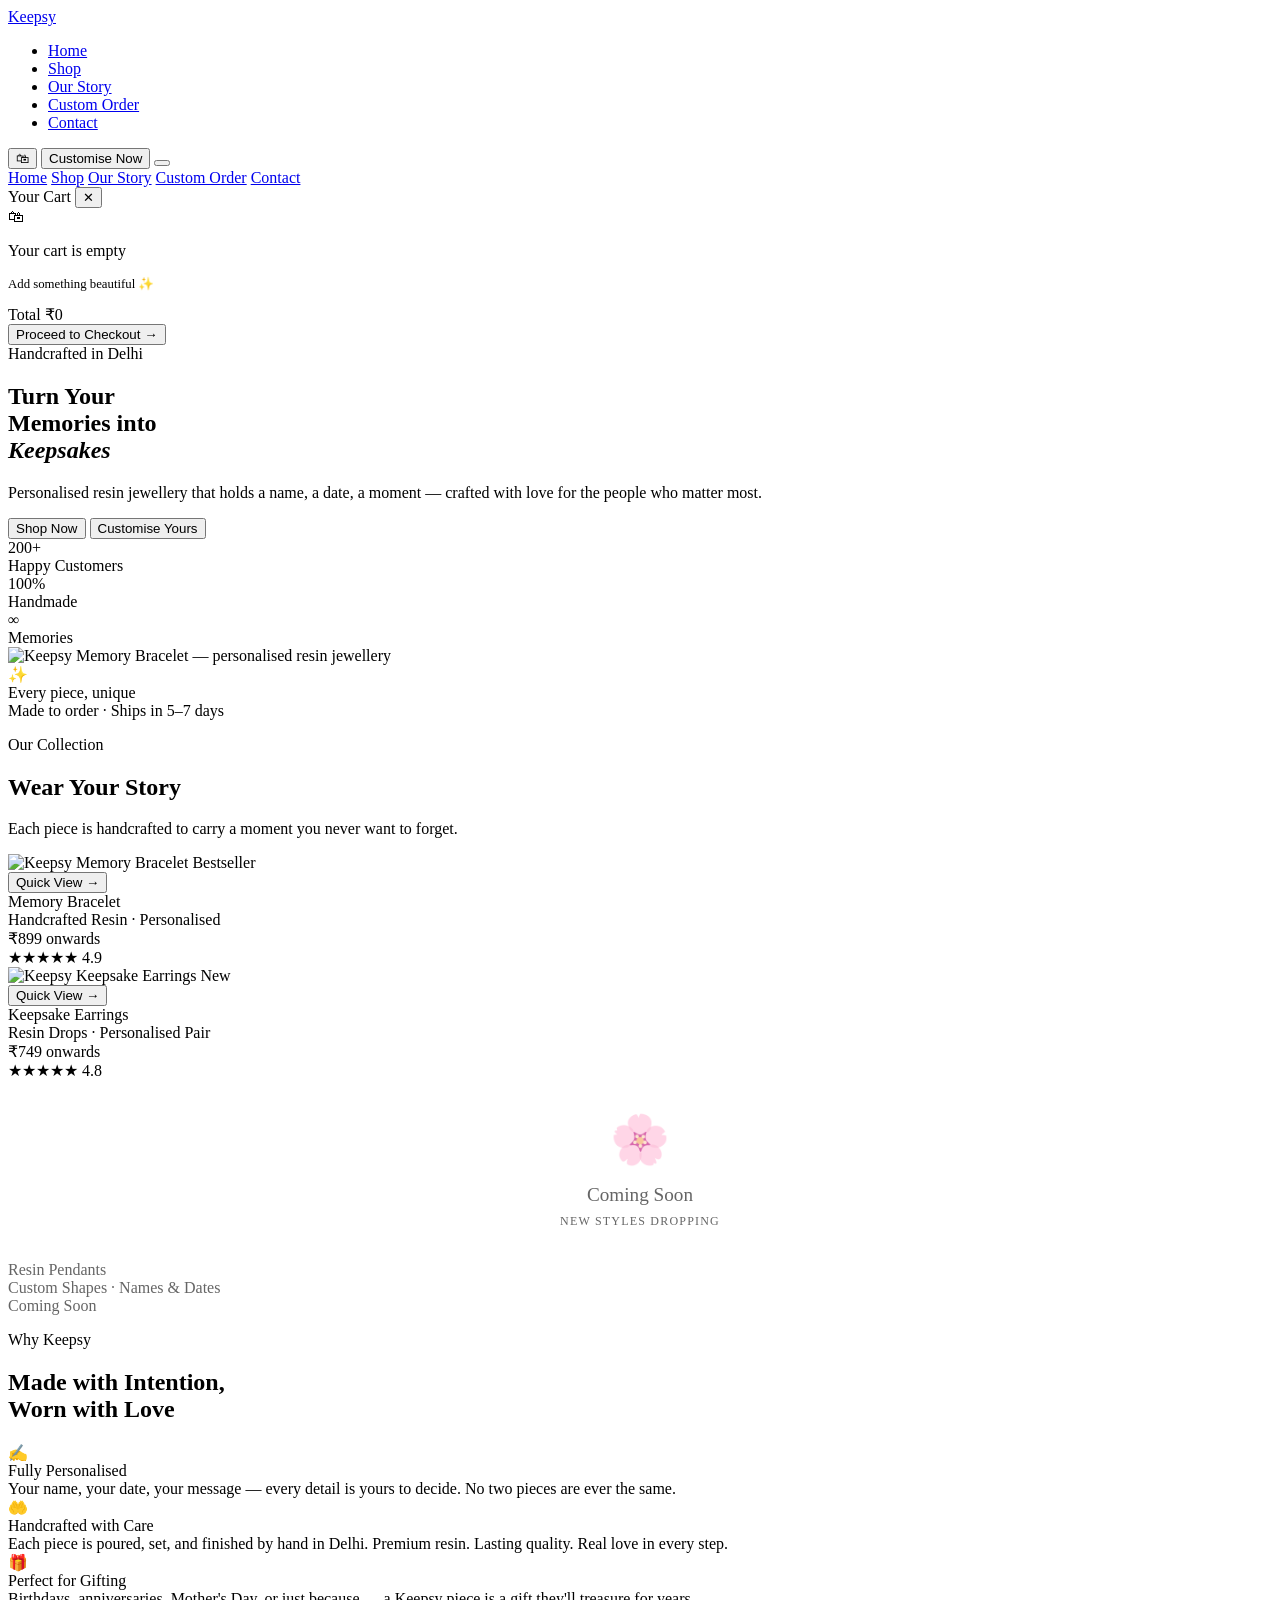
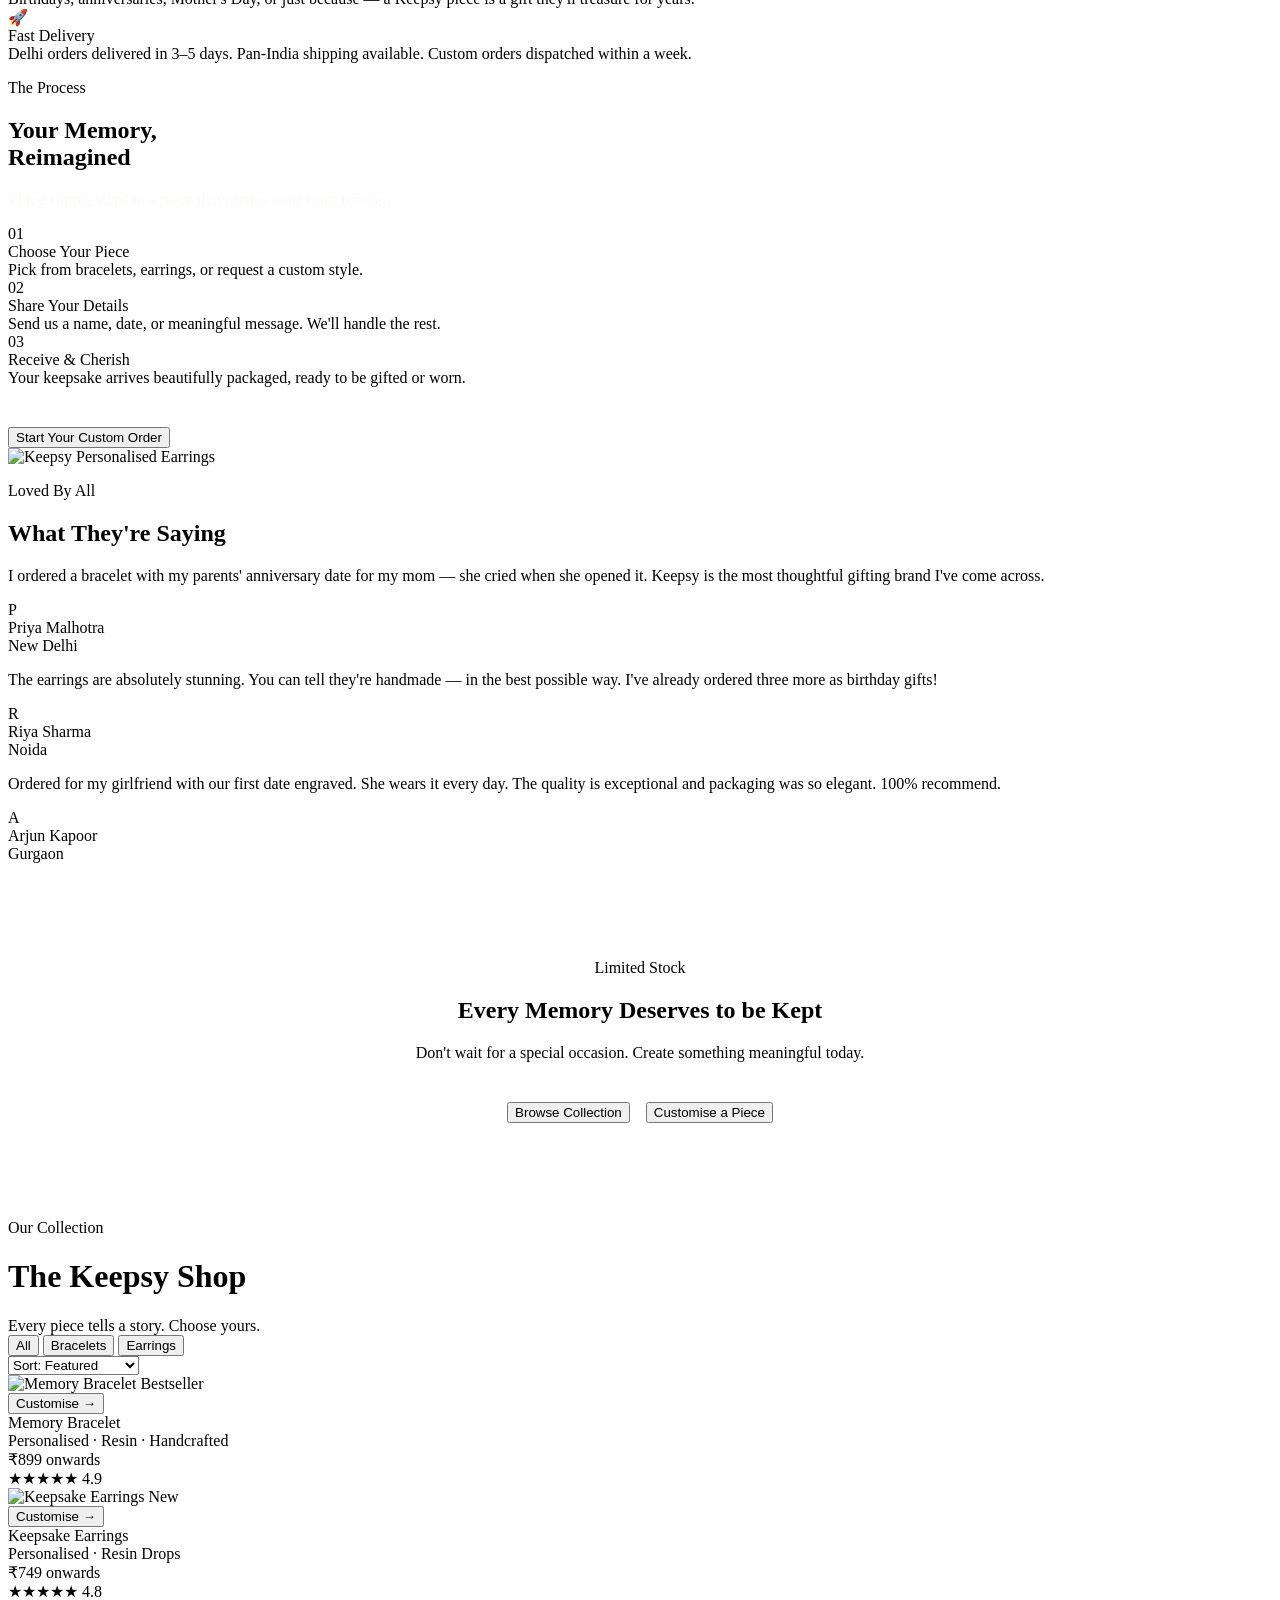
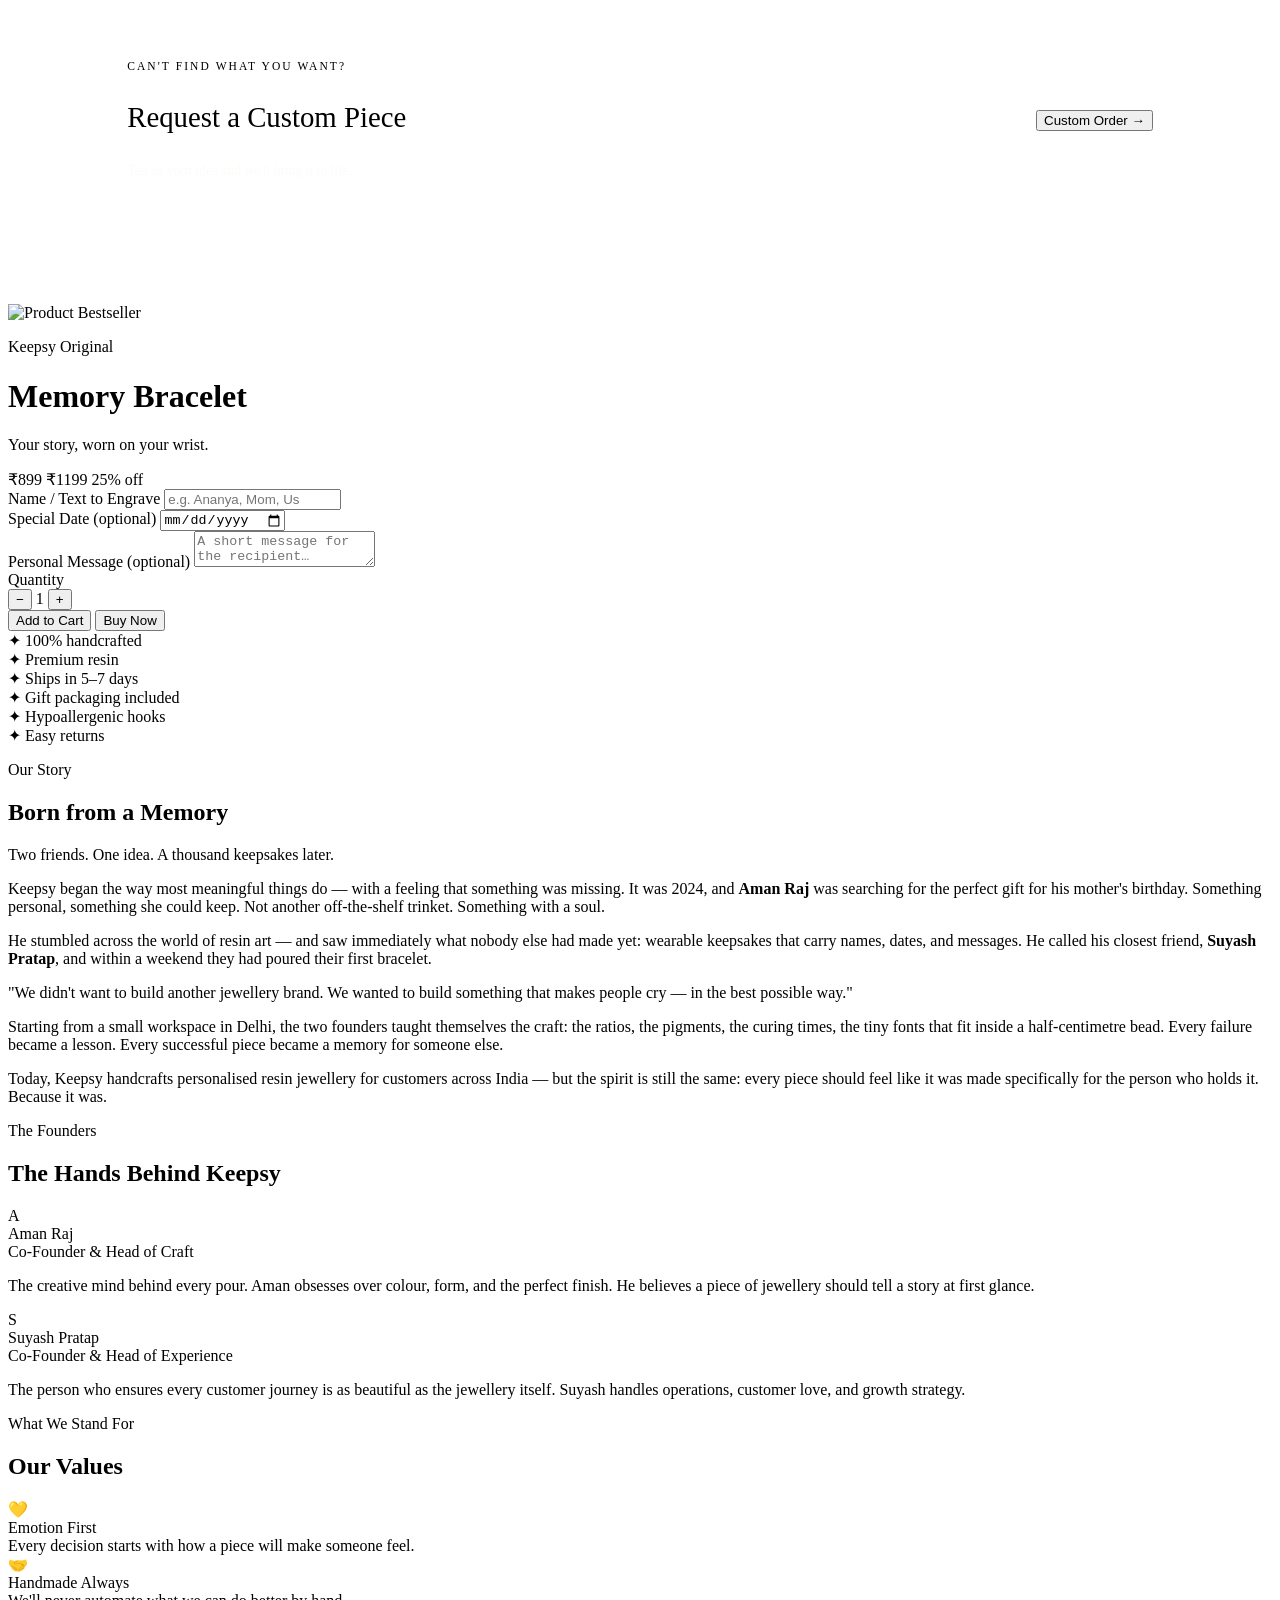
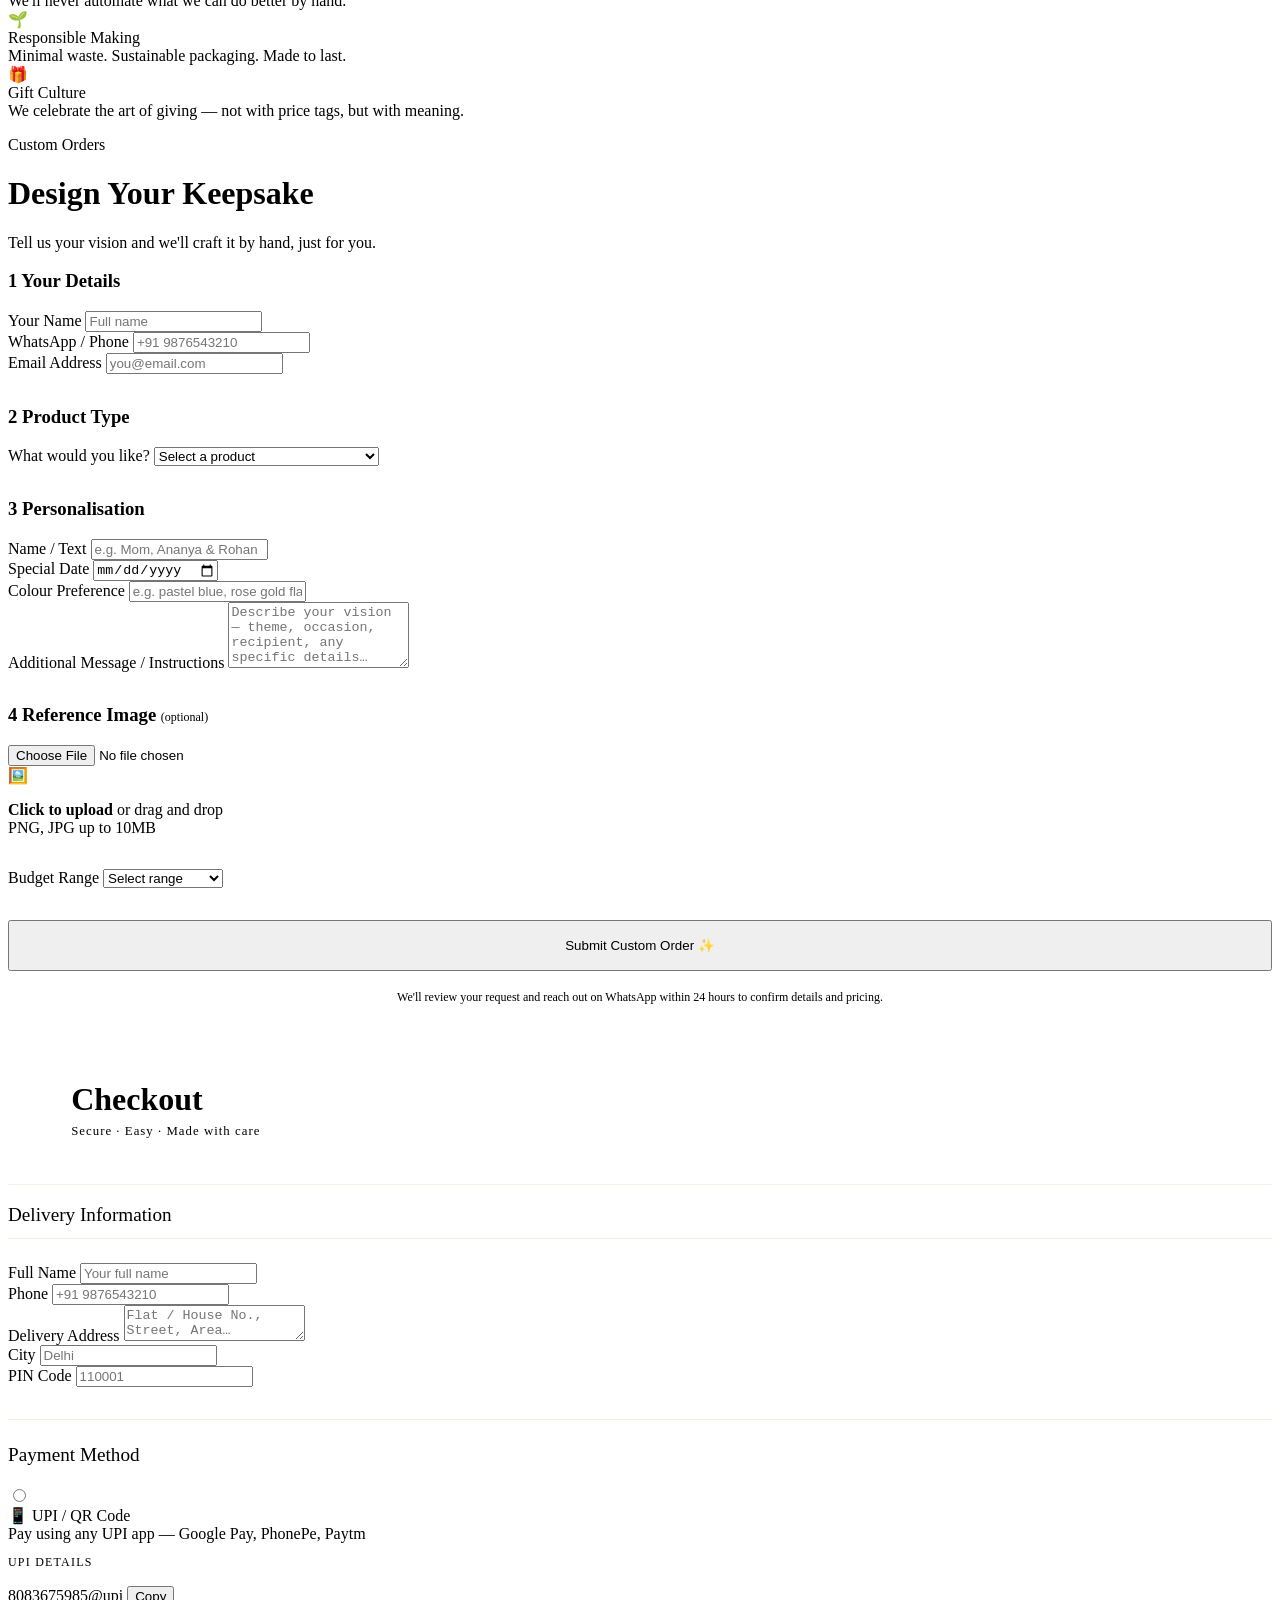
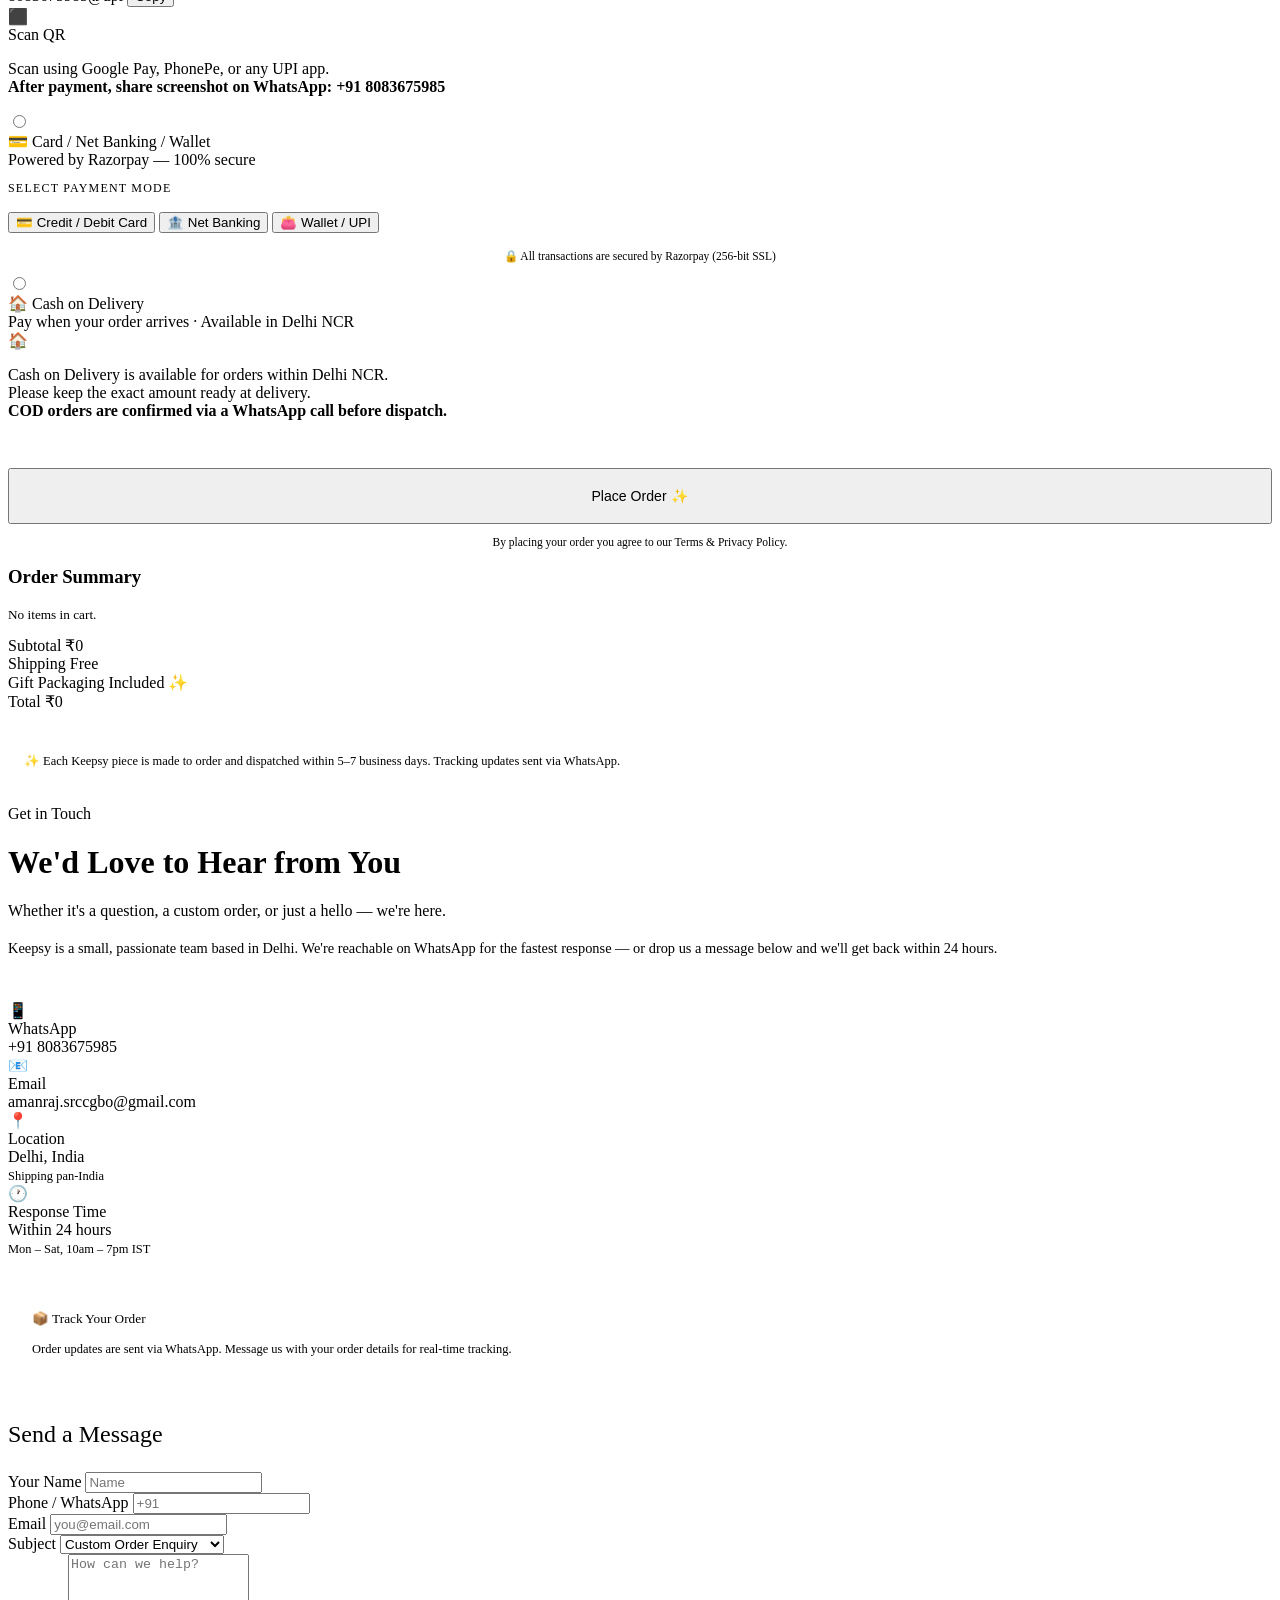
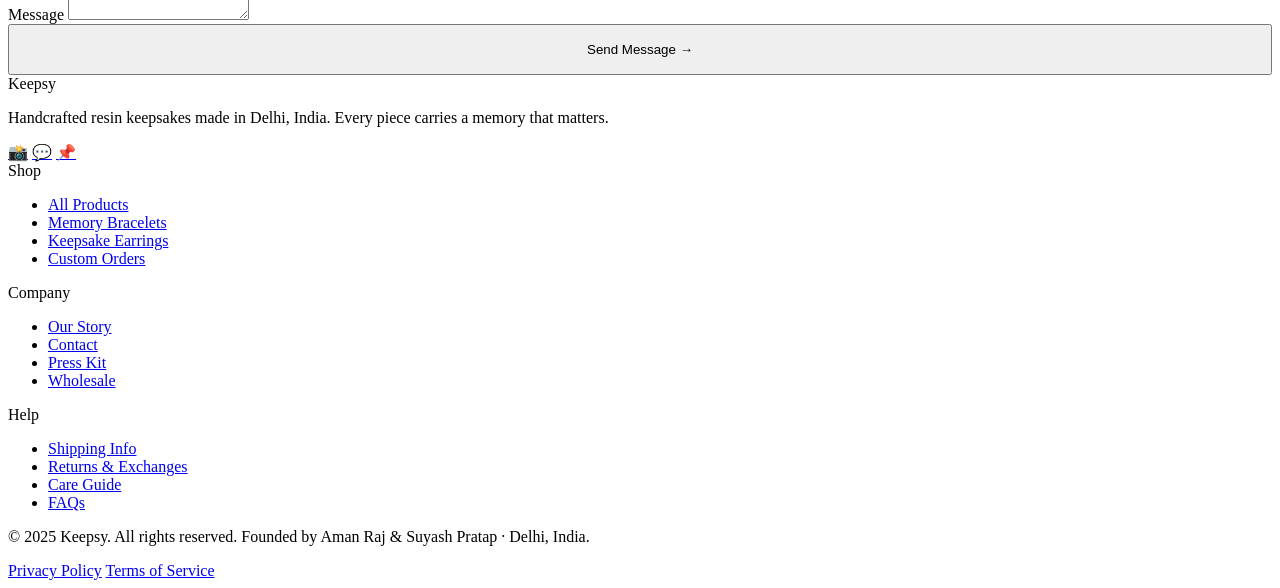
==== commit 2191896d: "Add files via upload" ====
--- a/index.html
+++ b/index.html
@@ -1,730 +1,1004 @@
 <!DOCTYPE html>
 <html lang="en">
 <head>
-<meta charset="UTF-8">
-<meta name="viewport" content="width=device-width, initial-scale=1.0">
-<title>Keepsy — Customizable Resin Keepsakes</title>
-<link href="https://fonts.googleapis.com/css2?family=DM+Serif+Display:ital@0;1&family=Jost:wght@200;300;400;500;600&family=Bebas+Neue&display=swap" rel="stylesheet">
-<style>
-:root {
-  --ink: #0f0d0a;
-  --parchment: #f5efe6;
-  --sand: #e8dece;
-  --rust: #b5401a;
-  --terra: #c05a2c;
-  --copper: #9e6b3a;
-  --sienna: #7a3d1e;
-  --taupe: #c4a882;
-  --ecru: #f0e8d8;
-  --mist: #faf7f2;
-  --offwhite: #fefcf9;
-  --clay: #d4876a;
-  --silver: #8c8880;
-}
-*,*::before,*::after{margin:0;padding:0;box-sizing:border-box;}
-html{scroll-behavior:smooth;}
-body{font-family:'Jost',sans-serif;background:var(--offwhite);color:var(--ink);overflow-x:hidden;}
-body::before{content:'';position:fixed;inset:0;z-index:1000;pointer-events:none;opacity:.025;background-image:url("data:image/svg+xml,%3Csvg viewBox='0 0 256 256' xmlns='http://www.w3.org/2000/svg'%3E%3Cfilter id='n'%3E%3CfeTurbulence type='fractalNoise' baseFrequency='0.9' numOctaves='4' stitchTiles='stitch'/%3E%3C/filter%3E%3Crect width='100%25' height='100%25' filter='url(%23n)'/%3E%3C/svg%3E");}
-body{cursor:none;}
-.cur{width:10px;height:10px;background:var(--rust);border-radius:50%;position:fixed;top:0;left:0;pointer-events:none;z-index:9999;transform:translate(-50%,-50%);transition:width .25s,height .25s;}
-.cur-r{width:32px;height:32px;border:1px solid rgba(181,64,26,.45);border-radius:50%;position:fixed;top:0;left:0;pointer-events:none;z-index:9998;transform:translate(-50%,-50%);transition:all .18s ease-out;}
-nav{position:fixed;top:0;width:100%;z-index:500;padding:22px 64px;display:flex;align-items:center;justify-content:space-between;transition:background .4s,padding .4s;}
-nav.scrolled{background:rgba(15,13,10,.94);backdrop-filter:blur(14px);padding:14px 64px;border-bottom:1px solid rgba(196,168,130,.12);}
-.logo{font-family:'Bebas Neue',sans-serif;font-size:1.9rem;letter-spacing:.14em;color:var(--parchment);text-decoration:none;}
-.logo sup{font-family:'Jost',sans-serif;font-size:.5rem;letter-spacing:.2em;color:var(--taupe);vertical-align:super;margin-left:4px;}
-.nav-links{display:flex;gap:40px;list-style:none;}
-.nav-links a{font-size:.78rem;font-weight:400;letter-spacing:.14em;text-transform:uppercase;color:rgba(245,239,230,.6);text-decoration:none;transition:color .3s;}
-.nav-links a:hover{color:var(--parchment);}
-.nav-btn{padding:10px 28px;background:transparent;border:1px solid rgba(196,168,130,.5);color:var(--taupe);font-family:'Jost',sans-serif;font-size:.72rem;font-weight:500;letter-spacing:.18em;text-transform:uppercase;text-decoration:none;transition:all .3s;cursor:none;border-radius:1px;}
-.nav-btn:hover{background:var(--rust);border-color:var(--rust);color:var(--parchment);}
-
-/* HERO */
-.hero{height:100vh;min-height:700px;background:var(--ink);display:grid;grid-template-columns:1fr 1fr;position:relative;overflow:hidden;}
-.hero-left{display:flex;flex-direction:column;justify-content:flex-end;padding:0 64px 80px;position:relative;z-index:2;}
-.hero-bg-text{position:absolute;bottom:-20px;left:-10px;font-family:'Bebas Neue',sans-serif;font-size:clamp(100px,16vw,200px);color:rgba(181,64,26,.06);line-height:1;pointer-events:none;white-space:nowrap;user-select:none;}
-.hero-eyebrow{display:flex;align-items:center;gap:16px;font-size:.68rem;letter-spacing:.28em;text-transform:uppercase;color:var(--taupe);margin-bottom:28px;}
-.hero-line{width:40px;height:1px;background:var(--taupe);opacity:.5;}
-.hero h1{font-family:'DM Serif Display',serif;font-size:clamp(3rem,5.5vw,5.2rem);line-height:1.06;color:var(--parchment);margin-bottom:28px;}
-.hero h1 em{font-style:italic;color:var(--clay);}
-.hero-desc{font-size:1rem;font-weight:300;line-height:1.8;color:rgba(245,239,230,.45);max-width:420px;margin-bottom:48px;}
-.hero-btns{display:flex;gap:14px;}
-.btn-fill{padding:15px 38px;background:var(--rust);color:var(--parchment);font-family:'Jost',sans-serif;font-size:.75rem;font-weight:500;letter-spacing:.18em;text-transform:uppercase;text-decoration:none;border:none;border-radius:1px;cursor:none;transition:background .3s,transform .3s;box-shadow:0 6px 28px rgba(181,64,26,.35);}
-.btn-fill:hover{background:var(--sienna);transform:translateY(-3px);}
-.btn-ghost{padding:14px 36px;background:transparent;border:1px solid rgba(245,239,230,.2);color:rgba(245,239,230,.6);font-family:'Jost',sans-serif;font-size:.75rem;font-weight:400;letter-spacing:.18em;text-transform:uppercase;text-decoration:none;border-radius:1px;cursor:none;transition:all .3s;}
-.btn-ghost:hover{border-color:rgba(245,239,230,.5);color:var(--parchment);transform:translateY(-3px);}
-.hero-right{position:relative;overflow:hidden;}
-.hero-img-main{width:100%;height:100%;object-fit:cover;filter:brightness(.72) saturate(1.1);transition:transform 8s ease;}
-.hero:hover .hero-img-main{transform:scale(1.04);}
-.hero-img-overlay{position:absolute;inset:0;background:linear-gradient(to right,var(--ink) 0%,rgba(15,13,10,.3) 50%,transparent 100%);}
-.hero-detail-card{position:absolute;bottom:60px;right:50px;background:rgba(15,13,10,.85);backdrop-filter:blur(12px);border:1px solid rgba(196,168,130,.15);padding:22px 28px;text-align:center;}
-.hero-detail-card strong{display:block;font-family:'DM Serif Display',serif;font-size:1.8rem;color:var(--taupe);}
-.hero-detail-card span{font-size:.65rem;letter-spacing:.2em;text-transform:uppercase;color:rgba(245,239,230,.35);margin-top:4px;display:block;}
-.hero-scroll-hint{position:absolute;bottom:40px;left:50%;transform:translateX(-50%) translateX(-32vw);display:flex;flex-direction:column;align-items:center;gap:10px;}
-.hero-scroll-hint span{font-size:.6rem;letter-spacing:.28em;text-transform:uppercase;color:rgba(245,239,230,.25);writing-mode:vertical-rl;}
-.scroll-bar{width:1px;height:48px;background:linear-gradient(to bottom,rgba(196,168,130,.4),transparent);animation:sb 2s ease infinite;}
-@keyframes sb{0%,100%{opacity:1}50%{opacity:.3}}
-
-/* MARQUEE */
-.marquee-wrap{background:var(--rust);overflow:hidden;padding:13px 0;}
-.marquee-track{display:flex;animation:mq 24s linear infinite;width:max-content;}
-.marquee-item{display:flex;align-items:center;gap:20px;padding:0 36px;font-size:.68rem;font-weight:500;letter-spacing:.24em;text-transform:uppercase;color:rgba(245,239,230,.85);white-space:nowrap;}
-.m-dot{opacity:.5;font-size:.6rem;}
-@keyframes mq{from{transform:translateX(0)}to{transform:translateX(-50%)}}
-
-/* COMMONS */
-section{padding:110px 64px;}
-.label-tag{display:inline-flex;align-items:center;gap:14px;font-size:.67rem;font-weight:500;letter-spacing:.28em;text-transform:uppercase;color:var(--rust);margin-bottom:18px;}
-.label-tag::after{content:'';width:28px;height:1px;background:var(--rust);opacity:.5;}
-.sec-title{font-family:'DM Serif Display',serif;font-size:clamp(2rem,3.8vw,3.2rem);line-height:1.12;color:var(--ink);}
-.sec-title em{font-style:italic;color:var(--rust);}
-.sec-title.light{color:var(--parchment);}
-.sec-title.light em{color:var(--clay);}
-
-/* STORY */
-.story{background:var(--ecru);display:grid;grid-template-columns:1fr 1fr;gap:0;padding:0;}
-.story-visuals{position:relative;height:700px;overflow:hidden;}
-.story-img-a{width:62%;height:68%;object-fit:cover;position:absolute;top:0;right:0;filter:saturate(1.05);}
-.story-img-b{width:55%;height:60%;object-fit:cover;position:absolute;bottom:0;left:0;border:8px solid var(--ecru);filter:saturate(1.05);}
-.story-year-badge{position:absolute;top:50%;left:48%;transform:translate(-50%,-50%);background:var(--ink);color:var(--taupe);padding:20px 24px;text-align:center;z-index:3;border:1px solid rgba(196,168,130,.2);width:130px;}
-.story-year-badge strong{display:block;font-family:'Bebas Neue',sans-serif;font-size:2.4rem;color:var(--clay);letter-spacing:.06em;line-height:1;}
-.story-year-badge span{font-size:.58rem;letter-spacing:.2em;text-transform:uppercase;}
-.story-content{padding:100px 72px 80px 64px;display:flex;flex-direction:column;justify-content:center;background:var(--ecru);}
-.story-body{font-size:1.02rem;font-weight:300;line-height:1.85;color:#5a4030;margin:22px 0 44px;}
-.story-pillars{display:grid;grid-template-columns:1fr 1fr;gap:20px;}
-.pillar{background:var(--offwhite);border:1px solid rgba(181,64,26,.1);padding:22px 20px;border-radius:2px;transition:border-color .3s,transform .3s;}
-.pillar:hover{border-color:rgba(181,64,26,.35);transform:translateY(-4px);}
-.pillar-icon{font-size:1.6rem;margin-bottom:10px;}
-.pillar-title{font-family:'DM Serif Display',serif;font-size:1rem;color:var(--ink);margin-bottom:6px;}
-.pillar-desc{font-size:.8rem;font-weight:300;line-height:1.55;color:var(--silver);}
-
-/* SHOP */
-.shop{background:var(--ink);}
-.shop-intro{display:flex;align-items:flex-end;justify-content:space-between;margin-bottom:56px;}
-.shop-grid{display:grid;grid-template-columns:repeat(3,1fr);gap:2px;}
-.product-card{position:relative;overflow:hidden;cursor:none;background:#1a1612;}
-.product-img-wrap{height:400px;overflow:hidden;position:relative;}
-.product-img-wrap img{width:100%;height:100%;object-fit:cover;transition:transform .7s ease;filter:brightness(.85) saturate(1.1);}
-.product-card:hover .product-img-wrap img{transform:scale(1.08);}
-.product-overlay{position:absolute;inset:0;background:linear-gradient(to top,rgba(15,13,10,.92) 0%,rgba(15,13,10,.2) 50%,transparent 100%);}
-.product-tag{position:absolute;top:20px;left:20px;background:var(--rust);color:var(--parchment);font-size:.58rem;font-weight:600;letter-spacing:.18em;text-transform:uppercase;padding:5px 12px;}
-.product-info{position:absolute;bottom:0;left:0;right:0;padding:28px 28px 32px;}
-.product-cat{font-size:.65rem;font-weight:500;letter-spacing:.2em;text-transform:uppercase;color:var(--clay);margin-bottom:8px;}
-.product-name{font-family:'DM Serif Display',serif;font-size:1.5rem;color:var(--parchment);margin-bottom:8px;line-height:1.2;}
-.product-desc{font-size:.85rem;font-weight:300;line-height:1.65;color:rgba(245,239,230,.5);margin-bottom:20px;max-height:0;overflow:hidden;transition:max-height .5s ease;}
-.product-card:hover .product-desc{max-height:80px;}
-.product-bottom{display:flex;align-items:center;justify-content:space-between;}
-.product-price{font-family:'DM Serif Display',serif;font-size:1.4rem;color:var(--taupe);}
-.product-price s{font-size:.9rem;font-family:'Jost',sans-serif;color:rgba(245,239,230,.25);margin-right:6px;}
-.quick-order-btn{position:absolute;top:20px;right:20px;width:42px;height:42px;border-radius:50%;background:var(--rust);border:none;color:var(--parchment);font-size:1rem;cursor:none;display:flex;align-items:center;justify-content:center;opacity:0;transform:translateY(-8px);transition:opacity .3s,transform .3s;}
-.product-card:hover .quick-order-btn{opacity:1;transform:translateY(0);}
-
-/* PROCESS */
-.process{background:var(--parchment);}
-.process-inner{display:grid;grid-template-columns:1fr 3fr;gap:80px;align-items:start;}
-.process-left{position:sticky;top:120px;}
-.process-body{font-size:.95rem;font-weight:300;line-height:1.8;color:#7a5a44;margin:20px 0 36px;}
-.process-steps{display:flex;flex-direction:column;gap:0;}
-.process-step{display:grid;grid-template-columns:80px 1fr;gap:0;padding:36px 0;border-top:1px solid rgba(181,64,26,.1);transition:background .3s;}
-.process-step:hover{background:rgba(181,64,26,.02);}
-.step-num-box{font-family:'Bebas Neue',sans-serif;font-size:3.5rem;line-height:1;color:rgba(181,64,26,.12);padding-top:4px;}
-.step-icon-row{display:flex;align-items:center;gap:14px;margin-bottom:12px;}
-.step-emoji{font-size:1.5rem;}
-.step-title{font-family:'DM Serif Display',serif;font-size:1.2rem;color:var(--ink);}
-.step-body{font-size:.88rem;font-weight:300;line-height:1.7;color:#8a6a52;}
-
-/* TESTIMONIALS */
-.testimonials{background:var(--ink);}
-.test-grid{display:grid;grid-template-columns:repeat(3,1fr);gap:1px;margin-top:56px;}
-.test-card{background:#16130f;padding:44px 36px;border:1px solid rgba(196,168,130,.07);transition:border-color .3s,transform .3s;}
-.test-card:hover{border-color:rgba(196,168,130,.2);transform:translateY(-6px);}
-.test-stars{display:flex;gap:3px;margin-bottom:20px;}
-.star{color:var(--copper);font-size:.85rem;}
-.test-quote{font-family:'DM Serif Display',serif;font-size:1rem;font-style:italic;line-height:1.8;color:rgba(245,239,230,.65);margin-bottom:28px;}
-.test-author{display:flex;align-items:center;gap:14px;}
-.test-avatar{width:44px;height:44px;border-radius:50%;background:linear-gradient(135deg,var(--rust),var(--copper));display:flex;align-items:center;justify-content:center;font-family:'DM Serif Display',serif;font-size:1.1rem;color:var(--parchment);font-weight:700;}
-.test-name{font-size:.82rem;font-weight:500;letter-spacing:.06em;color:var(--taupe);}
-.test-loc{font-size:.75rem;color:rgba(245,239,230,.3);margin-top:2px;}
-
-/* PAYMENT */
-.payment-sec{background:var(--mist);}
-.payment-tabs{display:flex;gap:0;margin-top:56px;border:1px solid rgba(181,64,26,.15);border-radius:2px;overflow:hidden;}
-.pay-tab{flex:1;padding:16px 10px;text-align:center;background:white;border:none;cursor:none;font-family:'Jost',sans-serif;font-size:.72rem;font-weight:500;letter-spacing:.14em;text-transform:uppercase;color:#a09080;border-right:1px solid rgba(181,64,26,.1);transition:all .3s;display:flex;flex-direction:column;align-items:center;gap:8px;}
-.pay-tab:last-child{border-right:none;}
-.pay-tab.active{background:var(--rust);color:var(--parchment);}
-.pay-tab:hover:not(.active){background:var(--ecru);color:var(--ink);}
-.pay-tab-icon{font-size:1.35rem;}
-.payment-panels{margin-top:32px;}
-.pay-panel{display:none;}
-.pay-panel.active{display:block;}
-.pay-panel-inner{background:white;border:1px solid rgba(181,64,26,.1);border-radius:2px;padding:48px;max-width:640px;}
-.pay-panel h3{font-family:'DM Serif Display',serif;font-size:1.5rem;color:var(--ink);margin-bottom:6px;}
-.pay-panel p.note{font-size:.88rem;font-weight:300;color:var(--silver);margin-bottom:32px;}
-.gw-group{margin-bottom:18px;}
-.gw-group label{display:block;font-size:.65rem;font-weight:600;letter-spacing:.18em;text-transform:uppercase;color:var(--rust);margin-bottom:8px;}
-.gw-group input,.gw-group select{width:100%;padding:14px 16px;border:1px solid rgba(181,64,26,.2);border-radius:2px;background:var(--mist);color:var(--ink);font-family:'Jost',sans-serif;font-size:.95rem;font-weight:300;outline:none;transition:border-color .3s,background .3s;cursor:none;}
-.gw-group input:focus,.gw-group select:focus{border-color:var(--rust);background:white;}
-.gw-group input::placeholder{color:#c0afa0;}
-.gw-row{display:grid;grid-template-columns:1fr 1fr;gap:18px;margin-bottom:18px;}
-
-/* Card preview */
-.card-preview{width:100%;max-width:360px;height:200px;border-radius:12px;background:linear-gradient(135deg,#2c1a12 0%,#4a2c1c 50%,#2c1a12 100%);padding:28px;margin-bottom:32px;position:relative;overflow:hidden;box-shadow:0 16px 48px rgba(0,0,0,.18);}
-.card-preview::before{content:'';position:absolute;top:-30px;right:-30px;width:160px;height:160px;border-radius:50%;background:rgba(181,64,26,.25);}
-.card-preview::after{content:'';position:absolute;bottom:-40px;left:20px;width:120px;height:120px;border-radius:50%;background:rgba(196,168,130,.12);}
-.card-chip{width:44px;height:32px;border-radius:5px;background:linear-gradient(135deg,var(--taupe),var(--copper));margin-bottom:24px;position:relative;z-index:1;}
-.card-number-preview{font-family:'Bebas Neue',sans-serif;font-size:1.35rem;letter-spacing:.18em;color:rgba(245,239,230,.75);margin-bottom:18px;position:relative;z-index:1;}
-.card-preview-bottom{display:flex;justify-content:space-between;position:relative;z-index:1;}
-.card-preview-label{font-size:.6rem;letter-spacing:.14em;text-transform:uppercase;color:rgba(245,239,230,.3);margin-bottom:3px;}
-.card-preview-value{font-size:.9rem;font-weight:400;color:rgba(245,239,230,.75);font-family:'Jost',sans-serif;}
-
-.upi-info-box{background:var(--ecru);border:1px solid rgba(181,64,26,.12);border-radius:2px;padding:24px;margin-top:24px;}
-.upi-info-box p{font-size:.88rem;font-weight:300;color:#7a5a44;line-height:1.6;}
-.upi-id{font-weight:600;color:var(--rust);font-size:1.05rem;}
-.bank-details-grid{display:grid;grid-template-columns:1fr 1fr;gap:16px;margin-top:24px;}
-.bank-detail-item{background:var(--ecru);padding:16px 18px;border:1px solid rgba(181,64,26,.1);border-radius:2px;}
-.bank-detail-label{font-size:.6rem;font-weight:600;letter-spacing:.18em;text-transform:uppercase;color:var(--copper);margin-bottom:4px;}
-.bank-detail-value{font-size:.92rem;color:var(--ink);font-weight:400;}
-
-.trust-strip{display:flex;gap:0;margin-top:48px;border:1px solid rgba(181,64,26,.1);border-radius:2px;overflow:hidden;}
-.trust-item{flex:1;padding:20px 16px;background:white;border-right:1px solid rgba(181,64,26,.08);display:flex;align-items:center;gap:12px;}
-.trust-item:last-child{border-right:none;}
-.trust-icon{font-size:1.3rem;}
-.trust-text strong{display:block;font-size:.78rem;font-weight:600;letter-spacing:.04em;color:var(--ink);}
-.trust-text span{font-size:.72rem;color:var(--silver);}
-
-/* ORDER */
-.order-sec{background:var(--ink);}
-.order-grid{display:grid;grid-template-columns:1.3fr .7fr;gap:60px;margin-top:56px;}
-.order-form{background:#16130f;border:1px solid rgba(196,168,130,.1);border-radius:2px;padding:52px;}
-.form-row2{display:grid;grid-template-columns:1fr 1fr;gap:20px;}
-.fg{margin-bottom:22px;}
-.fg label{display:block;font-size:.63rem;font-weight:600;letter-spacing:.2em;text-transform:uppercase;color:var(--taupe);margin-bottom:9px;}
-.fg input,.fg select,.fg textarea{width:100%;padding:14px 18px;background:rgba(255,255,255,.04);border:1px solid rgba(196,168,130,.15);border-radius:2px;color:var(--parchment);font-family:'Jost',sans-serif;font-size:.95rem;font-weight:300;outline:none;transition:border-color .3s,background .3s;cursor:none;}
-.fg input::placeholder,.fg textarea::placeholder{color:rgba(245,239,230,.2);}
-.fg input:focus,.fg select:focus,.fg textarea:focus{border-color:rgba(196,168,130,.4);background:rgba(255,255,255,.07);}
-.fg select option{background:var(--ink);}
-.fg textarea{height:100px;resize:none;}
-.pay-method-grid{display:grid;grid-template-columns:repeat(3,1fr);gap:10px;margin-bottom:28px;}
-.pm-btn{padding:14px 8px;text-align:center;border:1px solid rgba(196,168,130,.14);border-radius:2px;font-family:'Jost',sans-serif;font-size:.62rem;font-weight:500;letter-spacing:.12em;text-transform:uppercase;color:rgba(245,239,230,.4);cursor:none;transition:all .3s;background:transparent;}
-.pm-btn.on{border-color:var(--rust);color:var(--clay);background:rgba(181,64,26,.08);}
-.pm-btn:hover{border-color:rgba(196,168,130,.4);color:rgba(245,239,230,.7);}
-.pm-icon{display:block;font-size:1.2rem;margin-bottom:5px;}
-.submit-btn{width:100%;padding:18px;background:var(--rust);color:var(--parchment);font-family:'Jost',sans-serif;font-size:.78rem;font-weight:600;letter-spacing:.22em;text-transform:uppercase;border:none;border-radius:2px;cursor:none;transition:background .3s,transform .3s;box-shadow:0 6px 28px rgba(181,64,26,.35);}
-.submit-btn:hover{background:var(--sienna);transform:translateY(-2px);}
-.order-aside{position:sticky;top:110px;}
-.aside-card{background:#16130f;border:1px solid rgba(196,168,130,.1);border-radius:2px;padding:36px;margin-bottom:20px;}
-.aside-title{font-family:'DM Serif Display',serif;font-size:1.2rem;color:var(--taupe);margin-bottom:20px;padding-bottom:16px;border-bottom:1px solid rgba(196,168,130,.1);}
-.aside-row{display:flex;justify-content:space-between;align-items:center;padding:11px 0;border-bottom:1px solid rgba(255,255,255,.04);}
-.aside-label{font-size:.88rem;font-weight:300;color:rgba(245,239,230,.45);}
-.aside-val{font-family:'DM Serif Display',serif;font-size:1rem;color:var(--taupe);}
-.aside-total{display:flex;justify-content:space-between;align-items:center;padding-top:16px;border-top:1px solid rgba(196,168,130,.18);margin-top:8px;}
-.aside-total-label{font-size:.7rem;font-weight:600;letter-spacing:.18em;text-transform:uppercase;color:var(--copper);}
-.aside-total-val{font-family:'DM Serif Display',serif;font-size:1.6rem;color:var(--parchment);}
-.contact-aside{background:#16130f;border:1px solid rgba(196,168,130,.1);border-radius:2px;padding:24px;}
-.contact-aside p{font-size:.85rem;font-weight:300;color:rgba(245,239,230,.4);margin-bottom:8px;display:flex;align-items:center;gap:10px;}
-.contact-aside a{color:var(--clay);text-decoration:none;}
-
-/* NEWSLETTER */
-.newsletter{background:var(--ecru);display:grid;grid-template-columns:1fr 1fr;gap:80px;align-items:center;}
-.nl-left h2{font-family:'DM Serif Display',serif;font-size:clamp(2rem,3.5vw,3rem);color:var(--ink);margin-bottom:12px;}
-.nl-left h2 em{font-style:italic;color:var(--rust);}
-.nl-left p{font-size:.95rem;font-weight:300;line-height:1.75;color:#7a5a44;}
-.nl-form{display:flex;flex-direction:column;gap:14px;}
-.nl-input{padding:16px 22px;border:1px solid rgba(181,64,26,.2);border-radius:2px;background:white;font-family:'Jost',sans-serif;font-size:.95rem;font-weight:300;outline:none;color:var(--ink);transition:border-color .3s;cursor:none;}
-.nl-input:focus{border-color:var(--rust);}
-.nl-input::placeholder{color:#c0afa0;}
-.nl-sub{padding:16px;background:var(--rust);color:var(--parchment);border:none;border-radius:2px;cursor:none;font-family:'Jost',sans-serif;font-size:.75rem;font-weight:600;letter-spacing:.2em;text-transform:uppercase;transition:background .3s;}
-.nl-sub:hover{background:var(--sienna);}
-
-/* FOOTER */
-footer{background:#0a0805;padding:64px 64px 36px;border-top:1px solid rgba(196,168,130,.06);}
-.footer-top{display:grid;grid-template-columns:2fr 1fr 1fr 1fr;gap:56px;margin-bottom:56px;}
-.footer-logo{font-family:'Bebas Neue',sans-serif;font-size:2rem;letter-spacing:.14em;color:var(--parchment);margin-bottom:16px;display:block;text-decoration:none;}
-.footer-tagline{font-size:.88rem;font-weight:300;line-height:1.7;color:rgba(245,239,230,.28);}
-.footer-socials{display:flex;gap:12px;margin-top:24px;}
-.soc-link{width:38px;height:38px;border:1px solid rgba(196,168,130,.15);border-radius:50%;display:flex;align-items:center;justify-content:center;font-size:.85rem;color:rgba(245,239,230,.3);text-decoration:none;transition:all .3s;}
-.soc-link:hover{border-color:var(--copper);color:var(--taupe);}
-.footer-col h5{font-size:.68rem;font-weight:600;letter-spacing:.22em;text-transform:uppercase;color:var(--copper);margin-bottom:20px;}
-.footer-col ul{list-style:none;}
-.footer-col ul li{margin-bottom:10px;}
-.footer-col ul a{font-size:.88rem;font-weight:300;color:rgba(245,239,230,.28);text-decoration:none;transition:color .3s;}
-.footer-col ul a:hover{color:rgba(245,239,230,.65);}
-.footer-bottom{padding-top:28px;border-top:1px solid rgba(196,168,130,.06);display:flex;justify-content:space-between;align-items:center;gap:12px;flex-wrap:wrap;}
-.footer-bottom p{font-size:.75rem;color:rgba(245,239,230,.18);}
-.footer-bottom a{color:var(--clay);text-decoration:none;}
-
-/* MODALS */
-.modal-bg{display:none;position:fixed;inset:0;z-index:800;background:rgba(10,8,5,.82);backdrop-filter:blur(8px);align-items:center;justify-content:center;padding:24px;}
-.modal-bg.open{display:flex;}
-.modal-box{background:var(--ink);border:1px solid rgba(196,168,130,.15);border-radius:2px;max-width:520px;width:100%;padding:52px;position:relative;animation:min .4s ease;}
-@keyframes min{from{opacity:0;transform:scale(.95) translateY(24px)}to{opacity:1;transform:scale(1) translateY(0)}}
-.modal-x{position:absolute;top:20px;right:20px;background:none;border:none;color:rgba(245,239,230,.3);font-size:1.3rem;cursor:none;transition:color .3s;}
-.modal-x:hover{color:var(--parchment);}
-.modal-emoji{font-size:2.5rem;margin-bottom:16px;}
-.modal-box h3{font-family:'DM Serif Display',serif;font-size:1.8rem;color:var(--taupe);margin-bottom:10px;}
-.modal-box p{font-size:.95rem;font-weight:300;line-height:1.75;color:rgba(245,239,230,.5);margin-bottom:20px;}
-.modal-price{font-family:'DM Serif Display',serif;font-size:1.3rem;color:var(--parchment);margin-bottom:24px;}
-.modal-price s{font-size:.9rem;font-family:'Jost',sans-serif;color:rgba(245,239,230,.25);margin-right:8px;}
-
-.toast{position:fixed;bottom:28px;right:28px;z-index:900;background:var(--rust);color:var(--parchment);padding:14px 22px;font-size:.78rem;font-weight:500;letter-spacing:.1em;border-radius:2px;transform:translateY(80px);opacity:0;transition:all .4s;max-width:320px;}
-.toast.on{transform:translateY(0);opacity:1;}
-
-@media(max-width:1100px){
-  .hero{grid-template-columns:1fr;}.hero-right{display:none;}
-  .story{grid-template-columns:1fr;}.story-visuals{height:380px;}
-  .order-grid{grid-template-columns:1fr;}.order-aside{position:static;}
-  .footer-top{grid-template-columns:1fr 1fr;}
-  .process-inner{grid-template-columns:1fr;}.process-left{position:static;}
-  .newsletter{grid-template-columns:1fr;gap:40px;}
-  .test-grid{grid-template-columns:1fr 1fr;}
-}
-@media(max-width:768px){
-  nav{padding:16px 24px;}.nav.scrolled{padding:12px 24px;}.nav-links{display:none;}
-  section{padding:72px 24px;}.hero-left{padding:0 24px 64px;}
-  .shop-grid{grid-template-columns:1fr;}.test-grid{grid-template-columns:1fr;}
-  .payment-tabs{flex-wrap:wrap;}.pay-tab{flex:1 1 33%;}
-  .footer-top{grid-template-columns:1fr;}footer{padding:48px 24px 28px;}
-  .trust-strip{flex-wrap:wrap;}.trust-item{flex:1 1 45%;}
-  .gw-row{grid-template-columns:1fr;}.bank-details-grid{grid-template-columns:1fr;}
-  .pay-method-grid{grid-template-columns:repeat(2,1fr);}
-  .form-row2{grid-template-columns:1fr;}
-}
-</style>
+  <meta charset="UTF-8" />
+  <meta name="viewport" content="width=device-width, initial-scale=1.0" />
+  <meta name="description" content="Keepsy — Turn your memories into personalised resin keepsakes. Handcrafted bracelets & earrings in Delhi, India." />
+  <meta name="keywords" content="personalised jewellery, resin bracelet, resin earrings, custom jewellery India, keepsake, gifting, memory jewellery" />
+  <title>Keepsy — Memory-Driven Keepsakes</title>
+  <!-- Favicon placeholder -->
+  <link rel="icon" href="data:image/svg+xml,<svg xmlns='http://www.w3.org/2000/svg' viewBox='0 0 32 32'><text y='26' font-size='26'>💛</text></svg>" />
+  <!-- Stylesheet -->
+  <link rel="stylesheet" href="css/style.css" />
 </head>
 <body>
 
-<div class="cur" id="cur"></div>
-<div class="cur-r" id="curR"></div>
-
-<!-- NAV -->
-<nav id="nav">
-  <a href="#" class="logo">Keepsy<sup>®</sup></a>
+<!-- ============================================================
+     NAVBAR
+============================================================ -->
+<nav class="navbar" id="navbar">
+  <a href="#" class="nav-logo" data-page="home">Keep<span>sy</span></a>
+
   <ul class="nav-links">
-    <li><a href="#shop">Collection</a></li>
-    <li><a href="#story">Story</a></li>
-    <li><a href="#process">Craft</a></li>
-    <li><a href="#testimonials">Reviews</a></li>
-    <li><a href="#payment">Payment</a></li>
+    <li><a href="#" data-page="home">Home</a></li>
+    <li><a href="#" data-page="shop">Shop</a></li>
+    <li><a href="#" data-page="about">Our Story</a></li>
+    <li><a href="#" data-page="custom">Custom Order</a></li>
+    <li><a href="#" data-page="contact">Contact</a></li>
   </ul>
-  <a href="#order" class="nav-btn">Order Now</a>
+
+  <div class="nav-actions">
+    <button class="cart-btn" aria-label="Open cart">
+      🛍
+      <span class="cart-count" style="display:none">0</span>
+    </button>
+    <button class="nav-cta" data-page="custom">Customise Now</button>
+    <button class="hamburger" aria-label="Menu">
+      <span></span><span></span><span></span>
+    </button>
+  </div>
 </nav>
 
-<!-- HERO -->
-<section class="hero" id="home">
-  <div class="hero-left">
-    <div class="hero-bg-text">KEEPSY</div>
-    <div class="hero-eyebrow"><div class="hero-line"></div>Est. February 2026 · Delhi<div class="hero-line"></div></div>
-    <h1>Your Memories,<br><em>Captured</em> in<br>Resin</h1>
-    <p class="hero-desc">Keepsy crafts personalised resin keepsakes — engraved with names, dates, and stories that matter. Not just ornaments. Memories you can hold.</p>
-    <div class="hero-btns">
-      <a href="#shop" class="btn-fill">Explore Collection</a>
-      <a href="#story" class="btn-ghost">Our Story</a>
-    </div>
-  </div>
-  <div class="hero-right">
-    <img src="/mnt/user-data/uploads/Earring.jpeg" alt="Keepsy Earrings" class="hero-img-main" onerror="this.style.background='linear-gradient(135deg,#2c1a12,#7a3d1e)'">
-    <div class="hero-img-overlay"></div>
-    <div class="hero-detail-card"><strong>100%</strong><span>Pure Raisin Resin</span></div>
-  </div>
-  <div class="hero-scroll-hint"><div class="scroll-bar"></div><span>Scroll</span></div>
-</section>
-
-<!-- MARQUEE -->
-<div class="marquee-wrap">
-  <div class="marquee-track">
-    <div class="marquee-item"><span class="m-dot">◆</span>Personalised Resin Keepsakes<span class="m-dot">◆</span>Names · Dates · Themes<span class="m-dot">◆</span>Free Shipping ₹999+<span class="m-dot">◆</span>Custom Orders Welcome<span class="m-dot">◆</span>Handmade in Delhi<span class="m-dot">◆</span>Gift Packaging Included<span class="m-dot">◆</span>Est. Feb 2026</div>
-    <div class="marquee-item"><span class="m-dot">◆</span>Personalised Resin Keepsakes<span class="m-dot">◆</span>Names · Dates · Themes<span class="m-dot">◆</span>Free Shipping ₹999+<span class="m-dot">◆</span>Custom Orders Welcome<span class="m-dot">◆</span>Handmade in Delhi<span class="m-dot">◆</span>Gift Packaging Included<span class="m-dot">◆</span>Est. Feb 2026</div>
-  </div>
+<!-- Mobile Menu -->
+<div class="mobile-menu">
+  <a href="#" data-page="home">Home</a>
+  <a href="#" data-page="shop">Shop</a>
+  <a href="#" data-page="about">Our Story</a>
+  <a href="#" data-page="custom">Custom Order</a>
+  <a href="#" data-page="contact">Contact</a>
 </div>
 
-<!-- STORY -->
-<div class="story" id="story">
-  <div class="story-visuals">
-    <img src="/mnt/user-data/uploads/bracelet.jpeg" alt="Keepsy Bracelet" class="story-img-a" onerror="this.style.background='linear-gradient(135deg,#7a3d1e,#c05a2c)'">
-    <img src="/mnt/user-data/uploads/Earring.jpeg" alt="Keepsy Earrings" class="story-img-b" onerror="this.style.background='linear-gradient(135deg,#4a2c1c,#9e6b3a)'">
-    <div class="story-year-badge"><strong>FEB</strong><span>2026 · Founded</span></div>
-  </div>
-  <div class="story-content">
-    <div class="label-tag">Our Story</div>
-    <h2 class="sec-title">Born From a<br><em>Desire to Remember</em></h2>
-    <p class="story-body">Keepsy was founded in February 2026 by <strong>Aman Raj</strong> and <strong>Suyash Pratap</strong> in Delhi with one belief — that memories deserve a permanent home. We make personalised resin ornaments engraved with names, dates, and themes that are deeply personal to you.<br><br>We don't make generic decor. We make keepsakes — objects that carry meaning, trigger emotion, and stand the test of time. Starting from Delhi, we're growing one memory at a time.</p>
-    <div class="story-pillars">
-      <div class="pillar"><div class="pillar-icon">✍️</div><div class="pillar-title">Fully Personalised</div><p class="pillar-desc">Every piece is customised with your name, date, or theme — no two Keepsy pieces are ever the same.</p></div>
-      <div class="pillar"><div class="pillar-icon">💛</div><div class="pillar-title">Memory-Driven</div><p class="pillar-desc">We don't make decor. We make keepsakes — objects built around moments that matter to you.</p></div>
-      <div class="pillar"><div class="pillar-icon">📍</div><div class="pillar-title">Starting in Delhi</div><p class="pillar-desc">Born in Delhi, we're growing city by city — bringing personalised keepsakes closer to every home.</p></div>
-      <div class="pillar"><div class="pillar-icon">🎁</div><div class="pillar-title">Gift-Ready Always</div><p class="pillar-desc">Each order ships in a premium box with tissue and a handwritten note — perfect as a gift.</p></div>
-    </div>
-  </div>
-</div>
-
-<!-- SHOP -->
-<section class="shop" id="shop">
-  <div class="shop-intro">
-    <div><div class="label-tag" style="color:var(--clay)">Collection</div><h2 class="sec-title light">Our <em>Keepsakes</em></h2></div>
-    <a href="#order" class="btn-ghost">Order Custom →</a>
-  </div>
+<!-- ============================================================
+     CART SIDEBAR
+============================================================ -->
+<div class="cart-overlay"></div>
+<aside class="cart-sidebar">
+  <div class="cart-head">
+    <span class="cart-head-title">Your Cart</span>
+    <button class="cart-close" aria-label="Close cart">✕</button>
+  </div>
+  <div class="cart-items">
+    <div class="cart-empty" id="cart-empty">
+      <div class="cart-empty-icon">🛍</div>
+      <p class="cart-empty-text">Your cart is empty</p>
+      <p style="font-size:.8rem;color:var(--warm-gray);margin-top:.5rem">Add something beautiful ✨</p>
+    </div>
+    <div id="cart-items-list"></div>
+  </div>
+  <div class="cart-footer">
+    <div class="cart-total">
+      <span class="cart-total-label">Total</span>
+      <span class="cart-total-price" id="cart-total-price">₹0</span>
+    </div>
+    <button class="cart-checkout-btn">Proceed to Checkout →</button>
+  </div>
+</aside>
+
+<!-- ============================================================
+     TOAST
+============================================================ -->
+<div class="toast" id="toast"></div>
+
+<!-- ============================================================
+     PAGE: HOME
+============================================================ -->
+<main id="home" class="page">
+
+  <!-- Hero -->
+  <section class="hero">
+    <div class="hero-content">
+      <div class="hero-eyebrow">Handcrafted in Delhi</div>
+      <h1 class="hero-title">
+        Turn Your<br>
+        Memories into<br>
+        <em>Keepsakes</em>
+      </h1>
+      <p class="hero-desc">
+        Personalised resin jewellery that holds a name, a date, a moment —
+        crafted with love for the people who matter most.
+      </p>
+      <div class="hero-actions">
+        <button class="btn-primary" id="hero-shop-btn">Shop Now</button>
+        <button class="btn-outline" id="hero-custom-btn">Customise Yours</button>
+      </div>
+      <div class="hero-stats">
+        <div>
+          <div class="hero-stat-num">200+</div>
+          <div class="hero-stat-label">Happy Customers</div>
+        </div>
+        <div>
+          <div class="hero-stat-num">100%</div>
+          <div class="hero-stat-label">Handmade</div>
+        </div>
+        <div>
+          <div class="hero-stat-num">∞</div>
+          <div class="hero-stat-label">Memories</div>
+        </div>
+      </div>
+    </div>
+
+    <div class="hero-visual">
+      <img class="hero-img" src="images/bracelet.jpeg" alt="Keepsy Memory Bracelet — personalised resin jewellery" />
+      <div class="hero-overlay"></div>
+      <div class="hero-badge">
+        <div class="hero-badge-icon">✨</div>
+        <div class="hero-badge-title">Every piece, unique</div>
+        <div class="hero-badge-sub">Made to order · Ships in 5–7 days</div>
+      </div>
+    </div>
+  </section>
+
+  <!-- Featured Products -->
+  <section class="section featured">
+    <div class="text-center">
+      <p class="section-label">Our Collection</p>
+      <h2 class="section-title">Wear Your Story</h2>
+      <div class="divider divider-center"></div>
+      <p class="section-subtitle">Each piece is handcrafted to carry a moment you never want to forget.</p>
+    </div>
+
+    <div class="product-grid">
+      <!-- Bracelet Card -->
+      <div class="product-card animate-up" data-product="bracelet" data-category="bracelet">
+        <div class="product-card-img">
+          <img src="images/bracelet.jpeg" alt="Keepsy Memory Bracelet" loading="lazy" />
+          <span class="product-card-badge">Bestseller</span>
+          <div class="product-card-overlay">
+            <button class="product-quick-btn">Quick View →</button>
+          </div>
+        </div>
+        <div class="product-card-info">
+          <div class="product-card-name">Memory Bracelet</div>
+          <div class="product-card-sub">Handcrafted Resin · Personalised</div>
+          <div class="product-card-footer">
+            <div class="product-price">₹899 <span>onwards</span></div>
+            <div class="product-rating"><span class="stars">★★★★★</span> 4.9</div>
+          </div>
+        </div>
+      </div>
+
+      <!-- Earring Card -->
+      <div class="product-card animate-up" data-product="earring" data-category="earring">
+        <div class="product-card-img">
+          <img src="images/Earring.jpeg" alt="Keepsy Keepsake Earrings" loading="lazy" />
+          <span class="product-card-badge">New</span>
+          <div class="product-card-overlay">
+            <button class="product-quick-btn">Quick View →</button>
+          </div>
+        </div>
+        <div class="product-card-info">
+          <div class="product-card-name">Keepsake Earrings</div>
+          <div class="product-card-sub">Resin Drops · Personalised Pair</div>
+          <div class="product-card-footer">
+            <div class="product-price">₹749 <span>onwards</span></div>
+            <div class="product-rating"><span class="stars">★★★★★</span> 4.8</div>
+          </div>
+        </div>
+      </div>
+
+      <!-- Coming Soon Card -->
+      <div class="product-card animate-up" style="opacity:.6;pointer-events:none">
+        <div class="product-card-img" style="display:flex;align-items:center;justify-content:center;background:var(--beige);">
+          <div style="text-align:center;padding:2rem">
+            <div style="font-size:3rem;margin-bottom:1rem">🌸</div>
+            <div style="font-family:var(--font-serif);font-size:1.2rem;color:var(--warm-gray)">Coming Soon</div>
+            <div style="font-size:.75rem;color:var(--blush-dark);margin-top:.5rem;letter-spacing:.1em;text-transform:uppercase">New Styles Dropping</div>
+          </div>
+        </div>
+        <div class="product-card-info">
+          <div class="product-card-name">Resin Pendants</div>
+          <div class="product-card-sub">Custom Shapes · Names & Dates</div>
+          <div class="product-card-footer">
+            <div class="product-price" style="color:var(--warm-gray)">Coming Soon</div>
+          </div>
+        </div>
+      </div>
+    </div>
+  </section>
+
+  <!-- Why Keepsy -->
+  <section class="section why-keepsy">
+    <div class="text-center">
+      <p class="section-label">Why Keepsy</p>
+      <h2 class="section-title">Made with Intention,<br>Worn with Love</h2>
+      <div class="divider divider-center"></div>
+    </div>
+
+    <div class="why-grid">
+      <div class="why-card animate-up">
+        <div class="why-icon">✍️</div>
+        <div class="why-card-title">Fully Personalised</div>
+        <div class="why-card-desc">Your name, your date, your message — every detail is yours to decide. No two pieces are ever the same.</div>
+      </div>
+      <div class="why-card animate-up">
+        <div class="why-icon">🤲</div>
+        <div class="why-card-title">Handcrafted with Care</div>
+        <div class="why-card-desc">Each piece is poured, set, and finished by hand in Delhi. Premium resin. Lasting quality. Real love in every step.</div>
+      </div>
+      <div class="why-card animate-up">
+        <div class="why-icon">🎁</div>
+        <div class="why-card-title">Perfect for Gifting</div>
+        <div class="why-card-desc">Birthdays, anniversaries, Mother's Day, or just because — a Keepsy piece is a gift they'll treasure for years.</div>
+      </div>
+      <div class="why-card animate-up">
+        <div class="why-icon">🚀</div>
+        <div class="why-card-title">Fast Delivery</div>
+        <div class="why-card-desc">Delhi orders delivered in 3–5 days. Pan-India shipping available. Custom orders dispatched within a week.</div>
+      </div>
+    </div>
+  </section>
+
+  <!-- Personalization Highlight -->
+  <section class="personalization-section">
+    <div class="personal-content">
+      <p class="section-label">The Process</p>
+      <h2 class="section-title" style="color:var(--ivory)">Your Memory,<br>Reimagined</h2>
+      <div class="divider" style="background:linear-gradient(90deg,var(--gold),transparent)"></div>
+      <p class="section-subtitle" style="color:rgba(250,247,242,.6)">
+        Three simple steps to a piece that carries your story forever.
+      </p>
+      <div class="personal-steps">
+        <div class="personal-step">
+          <div class="step-num">01</div>
+          <div>
+            <div class="step-title">Choose Your Piece</div>
+            <div class="step-desc">Pick from bracelets, earrings, or request a custom style.</div>
+          </div>
+        </div>
+        <div class="personal-step">
+          <div class="step-num">02</div>
+          <div>
+            <div class="step-title">Share Your Details</div>
+            <div class="step-desc">Send us a name, date, or meaningful message. We'll handle the rest.</div>
+          </div>
+        </div>
+        <div class="personal-step">
+          <div class="step-num">03</div>
+          <div>
+            <div class="step-title">Receive &amp; Cherish</div>
+            <div class="step-desc">Your keepsake arrives beautifully packaged, ready to be gifted or worn.</div>
+          </div>
+        </div>
+      </div>
+      <div style="margin-top:2.5rem">
+        <button class="btn-gold" data-page="custom">Start Your Custom Order</button>
+      </div>
+    </div>
+    <div class="personal-visual">
+      <img src="images/Earring.jpeg" alt="Keepsy Personalised Earrings" loading="lazy" />
+      <div class="personal-visual-overlay"></div>
+    </div>
+  </section>
+
+  <!-- Testimonials -->
+  <section class="section testimonials">
+    <div class="text-center">
+      <p class="section-label">Loved By All</p>
+      <h2 class="section-title">What They're Saying</h2>
+      <div class="divider divider-center"></div>
+    </div>
+    <div class="testimonials-grid">
+      <div class="testimonial-card animate-up">
+        <p class="testimonial-text">I ordered a bracelet with my parents' anniversary date for my mom — she cried when she opened it. Keepsy is the most thoughtful gifting brand I've come across.</p>
+        <div class="testimonial-author">
+          <div class="author-avatar">P</div>
+          <div>
+            <div class="author-name">Priya Malhotra</div>
+            <div class="author-loc">New Delhi</div>
+          </div>
+        </div>
+      </div>
+      <div class="testimonial-card animate-up">
+        <p class="testimonial-text">The earrings are absolutely stunning. You can tell they're handmade — in the best possible way. I've already ordered three more as birthday gifts!</p>
+        <div class="testimonial-author">
+          <div class="author-avatar">R</div>
+          <div>
+            <div class="author-name">Riya Sharma</div>
+            <div class="author-loc">Noida</div>
+          </div>
+        </div>
+      </div>
+      <div class="testimonial-card animate-up">
+        <p class="testimonial-text">Ordered for my girlfriend with our first date engraved. She wears it every day. The quality is exceptional and packaging was so elegant. 100% recommend.</p>
+        <div class="testimonial-author">
+          <div class="author-avatar">A</div>
+          <div>
+            <div class="author-name">Arjun Kapoor</div>
+            <div class="author-loc">Gurgaon</div>
+          </div>
+        </div>
+      </div>
+    </div>
+  </section>
+
+  <!-- CTA Banner -->
+  <section style="background:var(--beige);padding:80px 5%;text-align:center">
+    <p class="section-label">Limited Stock</p>
+    <h2 class="section-title">Every Memory Deserves to be Kept</h2>
+    <div class="divider divider-center"></div>
+    <p class="section-subtitle" style="margin:0 auto 2.5rem">Don't wait for a special occasion. Create something meaningful today.</p>
+    <div style="display:flex;gap:1rem;justify-content:center;flex-wrap:wrap">
+      <button class="btn-primary" data-page="shop">Browse Collection</button>
+      <button class="btn-outline" data-page="custom">Customise a Piece</button>
+    </div>
+  </section>
+
+</main><!-- /.page#home -->
+
+<!-- ============================================================
+     PAGE: SHOP
+============================================================ -->
+<main id="shop" class="page">
+
+  <div class="shop-header">
+    <p class="section-label">Our Collection</p>
+    <h1 class="section-title">The Keepsy Shop</h1>
+    <div class="divider divider-center"></div>
+    <p class="section-subtitle" style="margin:0 auto">Every piece tells a story. Choose yours.</p>
+  </div>
+
+  <div class="shop-controls">
+    <div class="filter-group">
+      <button class="filter-chip active" data-filter="all">All</button>
+      <button class="filter-chip" data-filter="bracelet">Bracelets</button>
+      <button class="filter-chip" data-filter="earring">Earrings</button>
+    </div>
+    <div class="shop-sort">
+      <select>
+        <option>Sort: Featured</option>
+        <option>Price: Low to High</option>
+        <option>Price: High to Low</option>
+        <option>Newest First</option>
+      </select>
+    </div>
+  </div>
+
   <div class="shop-grid">
-    <div class="product-card" onclick="openModal('bracelet')">
-      <div class="product-img-wrap">
-        <img src="/mnt/user-data/uploads/bracelet.jpeg" alt="Crimson Clover Bracelet">
-        <div class="product-overlay"></div>
-        <div class="product-tag">Bestseller</div>
-        <button class="quick-order-btn" onclick="event.stopPropagation();scrollToOrder('Crimson Clover Bracelet|699')">+</button>
-      </div>
-      <div class="product-info">
-        <div class="product-cat">Bracelet</div>
-        <div class="product-name">Crimson Clover<br>Bracelet</div>
-        <p class="product-desc">Five hand-set clover charms made from raisins — customisable with your name or a meaningful date engraved on the clasp. Your story, worn on your wrist.</p>
-        <div class="product-bottom"><div class="product-price"><s>₹899</s> ₹699</div><div style="display:flex;gap:2px;font-size:.75rem;color:var(--copper);">★★★★★</div></div>
-      </div>
-    </div>
-    <div class="product-card" onclick="openModal('earring')">
-      <div class="product-img-wrap">
-        <img src="/mnt/user-data/uploads/Earring.jpeg" alt="Ember Drop Earrings">
-        <div class="product-overlay"></div>
-        <div class="product-tag">New Arrival</div>
-        <button class="quick-order-btn" onclick="event.stopPropagation();scrollToOrder('Ember Drop Earrings|999')">+</button>
-      </div>
-      <div class="product-info">
-        <div class="product-cat">Earrings</div>
-        <div class="product-name">Ember Drop<br>Earrings</div>
-        <p class="product-desc">Filigree frames with hand-crushed raisin chips forming a stunning mosaic — personalised with a theme, initials, or colour palette chosen by you. A keepsake you'll wear forever.</p>
-        <div class="product-bottom"><div class="product-price"><s>₹1299</s> ₹999</div><div style="display:flex;gap:2px;font-size:.75rem;color:var(--copper);">★★★★★</div></div>
-      </div>
-    </div>
-    <div class="product-card" onclick="scrollToOrder('Crimson Collection Set|1599')">
-      <div class="product-img-wrap" style="background:linear-gradient(145deg,#1a0a00,#3c1a0a);display:flex;align-items:center;justify-content:center;">
-        <div style="position:relative;width:220px;height:220px;">
-          <img src="/mnt/user-data/uploads/bracelet.jpeg" alt="" style="width:120px;height:140px;object-fit:cover;border:3px solid rgba(196,168,130,.25);position:absolute;left:10px;top:40px;border-radius:2px;filter:brightness(.85);" onerror="this.style.background='#7a3d1e'">
-          <img src="/mnt/user-data/uploads/Earring.jpeg" alt="" style="width:110px;height:130px;object-fit:cover;border:3px solid rgba(196,168,130,.25);position:absolute;right:10px;top:20px;border-radius:2px;filter:brightness(.85);" onerror="this.style.background='#4a2c1c'">
-        </div>
-        <div class="product-overlay"></div>
-        <div class="product-tag" style="background:var(--copper)">Save 20%</div>
-        <button class="quick-order-btn">+</button>
-      </div>
-      <div class="product-info">
-        <div class="product-cat">Gift Set</div>
-        <div class="product-name">Crimson<br>Collection Set</div>
-        <p class="product-desc">The complete Keepsy experience — bracelet and earrings, both fully personalised with a shared name, date, or theme. Presented in a signature gift box. Perfect for anniversaries or birthdays.</p>
-        <div class="product-bottom"><div class="product-price"><s>₹2199</s> ₹1599</div><div style="display:flex;gap:2px;font-size:.75rem;color:var(--copper);">★★★★★</div></div>
-      </div>
-    </div>
-  </div>
-</section>
-
-<!-- PROCESS -->
-<section class="process" id="process">
-  <div class="process-inner">
-    <div class="process-left">
-      <div class="label-tag">The Craft</div>
-      <h2 class="sec-title">How Every<br><em>Memory</em> is Made</h2>
-      <p class="process-body">Every Keepsy piece passes through four stages of care. Your personalisation details are woven in at every step — nothing is generic, nothing is rushed.</p>
-      <a href="#order" class="btn-fill" style="display:inline-block;margin-top:8px">Order a Piece →</a>
-    </div>
-    <div class="process-steps">
-      <div class="process-step"><div class="step-num-box">01</div><div><div class="step-icon-row"><span class="step-emoji">✍️</span><div class="step-title">Your Personalisation</div></div><p class="step-body">You share your name, date, theme or message. We plan the design around your memory — nothing is templated.</p></div></div>
-      <div class="process-step"><div class="step-num-box">02</div><div><div class="step-icon-row"><span class="step-emoji">🎨</span><div class="step-title">Hand-Pour & Embed</div></div><p class="step-body">Raisin resin is hand-poured into moulds and your personalisation is embedded — letters, dates, charms — before the resin sets.</p></div></div>
-      <div class="process-step"><div class="step-num-box">03</div><div><div class="step-icon-row"><span class="step-emoji">✨</span><div class="step-title">Polish & Finish</div></div><p class="step-body">Pieces are hand-sanded through eight grits and polished to a mirror shine, then set into their frames and inspected.</p></div></div>
-      <div class="process-step"><div class="step-num-box">04</div><div><div class="step-icon-row"><span class="step-emoji">📦</span><div class="step-title">Gift Wrapped & Shipped</div></div><p class="step-body">Your keepsake is wrapped in premium tissue, sealed with a wax stamp, boxed with a handwritten note and dispatched from Delhi.</p></div></div>
-    </div>
-  </div>
-</section>
-
-<!-- TESTIMONIALS -->
-<section class="testimonials" id="testimonials">
-  <div class="label-tag" style="color:var(--clay)">Customer Love</div>
-  <h2 class="sec-title light">What Our <em>Customers</em> Say</h2>
-  <div class="test-grid">
-    <div class="test-card"><div class="test-stars"><span class="star">★</span><span class="star">★</span><span class="star">★</span><span class="star">★</span><span class="star">★</span></div><p class="test-quote">"The bracelet arrived beautifully packaged and looked even better in person. The raisin resin has this incredible warmth to it. I've received so many compliments!"</p><div class="test-author"><div class="test-avatar">P</div><div><div class="test-name">Priya Sharma</div><div class="test-loc">Delhi, India</div></div></div></div>
-    <div class="test-card"><div class="test-stars"><span class="star">★</span><span class="star">★</span><span class="star">★</span><span class="star">★</span><span class="star">★</span></div><p class="test-quote">"Ordered the earrings as a birthday gift and my friend absolutely loved them. The filigree and raisin resin combination is just stunning. Will order again!"</p><div class="test-author"><div class="test-avatar">R</div><div><div class="test-name">Ritu Mehra</div><div class="test-loc">Jaipur, India</div></div></div></div>
-    <div class="test-card"><div class="test-stars"><span class="star">★</span><span class="star">★</span><span class="star">★</span><span class="star">★</span><span class="star">★</span></div><p class="test-quote">"Got the complete set for my anniversary. The quality is exceptional. You can tell these are truly handmade with love. Highly recommend Keepsy!"</p><div class="test-author"><div class="test-avatar">A</div><div><div class="test-name">Anjali Patel</div><div class="test-loc">Mumbai, India</div></div></div></div>
-  </div>
-</section>
-
-<!-- PAYMENT GATEWAY SECTION -->
-<section class="payment-sec" id="payment">
-  <div class="label-tag">Secure Checkout</div>
-  <h2 class="sec-title">Choose Your <em>Payment Method</em></h2>
-  <p style="font-size:.95rem;font-weight:300;color:#7a5a44;margin-top:14px;max-width:540px">All transactions are processed securely. Select a method below and enter your details.</p>
-
-  <div class="payment-tabs">
-    <button class="pay-tab active" onclick="switchTab('upi',this)"><span class="pay-tab-icon">📱</span><span>UPI</span></button>
-    <button class="pay-tab" onclick="switchTab('card',this)"><span class="pay-tab-icon">💳</span><span>Card</span></button>
-    <button class="pay-tab" onclick="switchTab('bank',this)"><span class="pay-tab-icon">🏦</span><span>Bank Transfer</span></button>
-    <button class="pay-tab" onclick="switchTab('cod',this)"><span class="pay-tab-icon">🛒</span><span>Cash on Delivery</span></button>
-    <button class="pay-tab" onclick="switchTab('email',this)"><span class="pay-tab-icon">📧</span><span>Email Order</span></button>
-  </div>
-
-  <div class="payment-panels">
-
-    <!-- UPI -->
-    <div class="pay-panel active" id="panel-upi">
-      <div class="pay-panel-inner">
-        <h3>Pay via UPI</h3>
-        <p class="note">Enter your UPI details below. We accept GPay, PhonePe, Paytm & all UPI-enabled apps.</p>
-        <div class="gw-group"><label>Your UPI ID</label><input type="text" placeholder="e.g. yourname@upi or 98765@oksbi"></div>
-        <div class="gw-group"><label>Amount (₹)</label><input type="number" placeholder="Enter order amount"></div>
-        <div class="gw-group"><label>Your Full Name</label><input type="text" placeholder="Name as on your account"></div>
-        <div class="gw-group"><label>Order / Payment Remark</label><input type="text" placeholder="e.g. Keepsy Bracelet Order"></div>
-        <div class="upi-info-box"><p>Pay to our UPI ID: <span class="upi-id">8083675985@upi</span><br>After payment, share your UTR / transaction reference number in the order form notes so we can confirm your order quickly.</p></div>
-      </div>
-    </div>
-
-    <!-- CARD -->
-    <div class="pay-panel" id="panel-card">
-      <div class="pay-panel-inner" style="max-width:700px">
-        <h3>Debit / Credit Card</h3>
-        <p class="note">All major cards accepted — Visa, Mastercard, RuPay, Amex. Your details are fully encrypted.</p>
-        <div class="card-preview" id="cardPreview">
-          <div class="card-chip"></div>
-          <div class="card-number-preview" id="previewNum">•••• •••• •••• ••••</div>
-          <div class="card-preview-bottom">
-            <div><div class="card-preview-label">Cardholder</div><div class="card-preview-value" id="previewName">YOUR NAME</div></div>
-            <div><div class="card-preview-label">Expires</div><div class="card-preview-value" id="previewExp">MM/YY</div></div>
-          </div>
-        </div>
-        <div class="gw-group"><label>Card Number</label><input type="text" id="cardNum" placeholder="1234  5678  9012  3456" maxlength="19" oninput="fmtCard(this)"></div>
-        <div class="gw-group"><label>Cardholder Name</label><input type="text" id="cardName" placeholder="Name exactly as on card" oninput="document.getElementById('previewName').textContent=(this.value||'YOUR NAME').toUpperCase()"></div>
-        <div class="gw-row">
-          <div class="gw-group" style="margin-bottom:0"><label>Expiry Date</label><input type="text" id="cardExp" placeholder="MM / YY" maxlength="7" oninput="fmtExp(this)" onchange="document.getElementById('previewExp').textContent=this.value||'MM/YY'"></div>
-          <div class="gw-group" style="margin-bottom:0"><label>CVV</label><input type="password" placeholder="•••" maxlength="4"></div>
-        </div>
-        <div class="gw-group" style="margin-top:18px"><label>Amount (₹)</label><input type="number" placeholder="Enter order amount"></div>
-        <div class="gw-group"><label>Billing Address (optional)</label><input type="text" placeholder="Address for card verification"></div>
-      </div>
-    </div>
-
-    <!-- BANK -->
-    <div class="pay-panel" id="panel-bank">
-      <div class="pay-panel-inner">
-        <h3>Bank Transfer</h3>
-        <p class="note">Transfer directly via NEFT, IMPS or RTGS. Please include your name and order in the remarks field.</p>
-        <div class="gw-group"><label>Your Full Name</label><input type="text" placeholder="Name as on your bank account"></div>
-        <div class="gw-group"><label>Your Bank Name</label><input type="text" placeholder="e.g. SBI, HDFC, ICICI, Axis..."></div>
-        <div class="gw-group"><label>Amount Transferring (₹)</label><input type="number" placeholder="Enter amount"></div>
-        <div class="gw-group"><label>Transaction / UTR Reference No.</label><input type="text" placeholder="Enter after transfer for order confirmation"></div>
-        <div class="bank-details-grid">
-          <div class="bank-detail-item"><div class="bank-detail-label">Account Name</div><div class="bank-detail-value">Keepsy</div></div>
-          <div class="bank-detail-item"><div class="bank-detail-label">Bank</div><div class="bank-detail-value">State Bank of India</div></div>
-          <div class="bank-detail-item"><div class="bank-detail-label">Account No.</div><div class="bank-detail-value">XXXX XXXX XXXX</div></div>
-          <div class="bank-detail-item"><div class="bank-detail-label">IFSC Code</div><div class="bank-detail-value">SBIN0XXXXXX</div></div>
-        </div>
-      </div>
-    </div>
-
-    <!-- COD -->
-    <div class="pay-panel" id="panel-cod">
-      <div class="pay-panel-inner">
-        <h3>Cash on Delivery</h3>
-        <p class="note">Pay when your order arrives. Available for most PIN codes across India. No advance payment needed.</p>
-        <div class="gw-group"><label>Full Name</label><input type="text" placeholder="Your full name"></div>
-        <div class="gw-group"><label>Mobile Number</label><input type="tel" placeholder="+91 XXXXX XXXXX"></div>
-        <div class="gw-group"><label>Delivery PIN Code</label><input type="text" placeholder="6-digit PIN code" maxlength="6"></div>
-        <div class="gw-group"><label>Full Delivery Address</label><input type="text" placeholder="House no., Street, City, State"></div>
-        <div class="gw-group"><label>Product Ordered</label>
-          <select><option value="">— Select product —</option><option>Crimson Clover Bracelet — ₹699</option><option>Ember Drop Earrings — ₹999</option><option>Crimson Collection Set — ₹1599</option></select>
-        </div>
-        <div class="upi-info-box"><p>COD available on orders up to ₹2000. A ₹40 COD handling fee applies. Our team will confirm delivery availability at your PIN code within 24 hours.</p></div>
-      </div>
-    </div>
-
-    <!-- EMAIL ORDER -->
-    <div class="pay-panel" id="panel-email">
-      <div class="pay-panel-inner">
-        <h3>Order via Email</h3>
-        <p class="note">Send us your order by email and we'll reply within 24 hours with payment instructions.</p>
-        <div class="gw-group"><label>Your Name</label><input type="text" id="emailName" placeholder="Your full name"></div>
-        <div class="gw-group"><label>Your Email</label><input type="email" id="emailAddr" placeholder="your@email.com"></div>
-        <div class="gw-group"><label>Product You Want</label>
-          <select id="emailProduct">
-            <option value="">— Select product —</option>
-            <option>Crimson Clover Bracelet — ₹699</option>
-            <option>Ember Drop Earrings — ₹999</option>
-            <option>Crimson Collection Set — ₹1599</option>
-            <option>Custom Order</option>
+    <!-- Bracelet -->
+    <div class="product-card" data-product="bracelet" data-category="bracelet">
+      <div class="product-card-img">
+        <img src="images/bracelet.jpeg" alt="Memory Bracelet" loading="lazy" />
+        <span class="product-card-badge">Bestseller</span>
+        <div class="product-card-overlay">
+          <button class="product-quick-btn">Customise →</button>
+        </div>
+      </div>
+      <div class="product-card-info">
+        <div class="product-card-name">Memory Bracelet</div>
+        <div class="product-card-sub">Personalised · Resin · Handcrafted</div>
+        <div class="product-card-footer">
+          <div class="product-price">₹899 <span>onwards</span></div>
+          <div class="product-rating"><span class="stars">★★★★★</span> 4.9</div>
+        </div>
+      </div>
+    </div>
+
+    <!-- Earrings -->
+    <div class="product-card" data-product="earring" data-category="earring">
+      <div class="product-card-img">
+        <img src="images/Earring.jpeg" alt="Keepsake Earrings" loading="lazy" />
+        <span class="product-card-badge">New</span>
+        <div class="product-card-overlay">
+          <button class="product-quick-btn">Customise →</button>
+        </div>
+      </div>
+      <div class="product-card-info">
+        <div class="product-card-name">Keepsake Earrings</div>
+        <div class="product-card-sub">Personalised · Resin Drops</div>
+        <div class="product-card-footer">
+          <div class="product-price">₹749 <span>onwards</span></div>
+          <div class="product-rating"><span class="stars">★★★★★</span> 4.8</div>
+        </div>
+      </div>
+    </div>
+  </div>
+
+  <!-- Personalize Banner inside Shop -->
+  <div style="background:var(--charcoal);margin:0 5% 4rem;border-radius:var(--radius-lg);padding:3rem 3.5rem;display:flex;align-items:center;justify-content:space-between;flex-wrap:wrap;gap:2rem">
+    <div>
+      <p style="font-size:.72rem;letter-spacing:.18em;text-transform:uppercase;color:var(--gold);margin-bottom:.5rem">Can't find what you want?</p>
+      <h3 style="font-family:var(--font-serif);font-size:1.8rem;color:var(--ivory);font-weight:400">Request a Custom Piece</h3>
+      <p style="font-size:.85rem;color:rgba(250,247,242,.55);margin-top:.5rem">Tell us your idea and we'll bring it to life.</p>
+    </div>
+    <button class="btn-gold" data-page="custom">Custom Order →</button>
+  </div>
+
+</main><!-- /.page#shop -->
+
+<!-- ============================================================
+     PAGE: PRODUCT
+============================================================ -->
+<main id="product" class="page">
+  <div class="product-detail">
+
+    <!-- Gallery -->
+    <div class="product-gallery">
+      <img class="product-gallery-img" id="prod-img" src="images/bracelet.jpeg" alt="Product" />
+      <span class="gallery-badge" id="prod-badge">Bestseller</span>
+    </div>
+
+    <!-- Info -->
+    <div class="product-info">
+      <p class="section-label">Keepsy Original</p>
+      <h1 class="product-info-title" id="prod-name">Memory Bracelet</h1>
+      <p class="product-info-desc" id="prod-desc">Your story, worn on your wrist.</p>
+
+      <div class="product-price-row">
+        <span class="product-price-main" id="prod-price">₹899</span>
+        <span class="product-price-orig" id="prod-original">₹1199</span>
+        <span class="product-price-save" id="prod-save">25% off</span>
+      </div>
+
+      <!-- Customisation Fields -->
+      <div class="form-row">
+        <label class="form-label" for="prod-name-field">Name / Text to Engrave</label>
+        <input class="form-input" id="prod-name-field" type="text" placeholder="e.g. Ananya, Mom, Us" maxlength="20" />
+      </div>
+      <div class="form-row">
+        <label class="form-label" for="prod-date-field">Special Date (optional)</label>
+        <input class="form-input" id="prod-date-field" type="date" />
+      </div>
+      <div class="form-row">
+        <label class="form-label" for="prod-msg-field">Personal Message (optional)</label>
+        <textarea class="form-input" id="prod-msg-field" placeholder="A short message for the recipient…" rows="2"></textarea>
+      </div>
+
+      <!-- Quantity -->
+      <div class="qty-row">
+        <span class="qty-label">Quantity</span>
+        <div class="qty-control">
+          <button class="qty-btn minus">−</button>
+          <span class="qty-num" id="qty-display">1</span>
+          <button class="qty-btn plus">+</button>
+        </div>
+      </div>
+
+      <!-- Actions -->
+      <div class="product-actions">
+        <button class="btn-primary" id="add-to-cart-btn">Add to Cart</button>
+        <button class="btn-gold" id="buy-now-btn">Buy Now</button>
+      </div>
+
+      <!-- Feature bullets -->
+      <div class="product-features">
+        <div class="feature-item"><span class="feature-icon">✦</span> 100% handcrafted</div>
+        <div class="feature-item"><span class="feature-icon">✦</span> Premium resin</div>
+        <div class="feature-item"><span class="feature-icon">✦</span> Ships in 5–7 days</div>
+        <div class="feature-item"><span class="feature-icon">✦</span> Gift packaging included</div>
+        <div class="feature-item"><span class="feature-icon">✦</span> Hypoallergenic hooks</div>
+        <div class="feature-item"><span class="feature-icon">✦</span> Easy returns</div>
+      </div>
+    </div>
+
+  </div>
+</main><!-- /.page#product -->
+
+<!-- ============================================================
+     PAGE: ABOUT
+============================================================ -->
+<main id="about" class="page">
+
+  <section class="about-hero">
+    <p class="section-label">Our Story</p>
+    <h1 class="section-title">Born from a Memory</h1>
+    <div class="divider divider-center"></div>
+    <p class="section-subtitle" style="margin:0 auto">Two friends. One idea. A thousand keepsakes later.</p>
+  </section>
+
+  <div class="about-story">
+    <p class="story-text">
+      Keepsy began the way most meaningful things do — with a feeling that something was missing.
+      It was 2024, and <strong>Aman Raj</strong> was searching for the perfect gift for his mother's birthday.
+      Something personal, something she could keep. Not another off-the-shelf trinket. Something with a soul.
+    </p>
+    <p class="story-text">
+      He stumbled across the world of resin art — and saw immediately what nobody else had made yet:
+      wearable keepsakes that carry names, dates, and messages. He called his closest friend,
+      <strong>Suyash Pratap</strong>, and within a weekend they had poured their first bracelet.
+    </p>
+
+    <div class="story-pull">
+      "We didn't want to build another jewellery brand. We wanted to build something that makes people cry — in the best possible way."
+    </div>
+
+    <p class="story-text">
+      Starting from a small workspace in Delhi, the two founders taught themselves the craft: the ratios,
+      the pigments, the curing times, the tiny fonts that fit inside a half-centimetre bead.
+      Every failure became a lesson. Every successful piece became a memory for someone else.
+    </p>
+    <p class="story-text">
+      Today, Keepsy handcrafts personalised resin jewellery for customers across India —
+      but the spirit is still the same: every piece should feel like it was made specifically for the person
+      who holds it. Because it was.
+    </p>
+  </div>
+
+  <!-- Founders -->
+  <section class="section founders-section">
+    <div class="text-center">
+      <p class="section-label">The Founders</p>
+      <h2 class="section-title">The Hands Behind Keepsy</h2>
+      <div class="divider divider-center"></div>
+    </div>
+    <div class="founders-grid">
+      <div class="founder-card animate-up">
+        <div class="founder-avatar">A</div>
+        <div class="founder-name">Aman Raj</div>
+        <div class="founder-role">Co-Founder &amp; Head of Craft</div>
+        <p class="founder-bio">
+          The creative mind behind every pour. Aman obsesses over colour, form, and the perfect finish.
+          He believes a piece of jewellery should tell a story at first glance.
+        </p>
+      </div>
+      <div class="founder-card animate-up">
+        <div class="founder-avatar">S</div>
+        <div class="founder-name">Suyash Pratap</div>
+        <div class="founder-role">Co-Founder &amp; Head of Experience</div>
+        <p class="founder-bio">
+          The person who ensures every customer journey is as beautiful as the jewellery itself.
+          Suyash handles operations, customer love, and growth strategy.
+        </p>
+      </div>
+    </div>
+  </section>
+
+  <!-- Values -->
+  <section class="values-section">
+    <div class="text-center">
+      <p class="section-label" style="color:var(--gold)">What We Stand For</p>
+      <h2 class="section-title" style="color:var(--ivory)">Our Values</h2>
+      <div class="divider divider-center" style="background:linear-gradient(90deg,var(--gold),transparent)"></div>
+    </div>
+    <div class="values-grid">
+      <div class="value-item animate-up">
+        <div class="value-icon">💛</div>
+        <div class="value-title">Emotion First</div>
+        <div class="value-desc">Every decision starts with how a piece will make someone feel.</div>
+      </div>
+      <div class="value-item animate-up">
+        <div class="value-icon">🤝</div>
+        <div class="value-title">Handmade Always</div>
+        <div class="value-desc">We'll never automate what we can do better by hand.</div>
+      </div>
+      <div class="value-item animate-up">
+        <div class="value-icon">🌱</div>
+        <div class="value-title">Responsible Making</div>
+        <div class="value-desc">Minimal waste. Sustainable packaging. Made to last.</div>
+      </div>
+      <div class="value-item animate-up">
+        <div class="value-icon">🎁</div>
+        <div class="value-title">Gift Culture</div>
+        <div class="value-desc">We celebrate the art of giving — not with price tags, but with meaning.</div>
+      </div>
+    </div>
+  </section>
+
+</main><!-- /.page#about -->
+
+<!-- ============================================================
+     PAGE: CUSTOM ORDER
+============================================================ -->
+<main id="custom" class="page">
+
+  <div class="custom-header">
+    <p class="section-label">Custom Orders</p>
+    <h1 class="section-title">Design Your Keepsake</h1>
+    <div class="divider divider-center"></div>
+    <p class="section-subtitle" style="margin:0 auto">Tell us your vision and we'll craft it by hand, just for you.</p>
+  </div>
+
+  <div class="custom-form-section">
+    <form id="custom-order-form" novalidate>
+
+      <!-- Your Details -->
+      <h3 class="form-section-title">
+        <span class="step-badge">1</span>
+        Your Details
+      </h3>
+      <div class="form-grid-2">
+        <div class="form-row">
+          <label class="form-label" for="c-fname">Your Name</label>
+          <input class="form-input" id="c-fname" type="text" placeholder="Full name" required />
+        </div>
+        <div class="form-row">
+          <label class="form-label" for="c-phone">WhatsApp / Phone</label>
+          <input class="form-input" id="c-phone" type="tel" placeholder="+91 9876543210" required />
+        </div>
+      </div>
+      <div class="form-row">
+        <label class="form-label" for="c-email">Email Address</label>
+        <input class="form-input" id="c-email" type="email" placeholder="you@email.com" />
+      </div>
+
+      <!-- Product Selection -->
+      <h3 class="form-section-title" style="margin-top:2rem">
+        <span class="step-badge">2</span>
+        Product Type
+      </h3>
+      <div class="form-row">
+        <label class="form-label" for="c-type">What would you like?</label>
+        <select class="form-input" id="c-type">
+          <option value="">Select a product</option>
+          <option value="bracelet">Memory Bracelet</option>
+          <option value="earring">Keepsake Earrings</option>
+          <option value="pendant">Custom Pendant (coming soon)</option>
+          <option value="other">Something Else — describe below</option>
+        </select>
+      </div>
+
+      <!-- Personalisation -->
+      <h3 class="form-section-title" style="margin-top:2rem">
+        <span class="step-badge">3</span>
+        Personalisation
+      </h3>
+      <div class="form-grid-2">
+        <div class="form-row">
+          <label class="form-label" for="c-name-text">Name / Text</label>
+          <input class="form-input" id="c-name-text" type="text" placeholder="e.g. Mom, Ananya & Rohan" maxlength="25" />
+        </div>
+        <div class="form-row">
+          <label class="form-label" for="c-date">Special Date</label>
+          <input class="form-input" id="c-date" type="date" />
+        </div>
+      </div>
+      <div class="form-row">
+        <label class="form-label" for="c-colors">Colour Preference</label>
+        <input class="form-input" id="c-colors" type="text" placeholder="e.g. pastel blue, rose gold flakes, translucent white" />
+      </div>
+      <div class="form-row">
+        <label class="form-label" for="c-message">Additional Message / Instructions</label>
+        <textarea class="form-input" id="c-message" rows="4" placeholder="Describe your vision — theme, occasion, recipient, any specific details…"></textarea>
+      </div>
+
+      <!-- Image Upload -->
+      <h3 class="form-section-title" style="margin-top:2rem">
+        <span class="step-badge">4</span>
+        Reference Image <span style="font-family:var(--font-sans);font-size:.75rem;color:var(--warm-gray);font-weight:400">(optional)</span>
+      </h3>
+      <div class="file-upload-area">
+        <input type="file" id="img-upload" accept="image/*" />
+        <div class="upload-icon">🖼️</div>
+        <p class="upload-text"><strong>Click to upload</strong> or drag and drop<br>PNG, JPG up to 10MB</p>
+      </div>
+
+      <!-- Budget -->
+      <div class="form-row" style="margin-top:2rem">
+        <label class="form-label" for="c-budget">Budget Range</label>
+        <select class="form-input" id="c-budget">
+          <option value="">Select range</option>
+          <option value="500-800">₹500 – ₹800</option>
+          <option value="800-1200">₹800 – ₹1,200</option>
+          <option value="1200-2000">₹1,200 – ₹2,000</option>
+          <option value="2000+">₹2,000+</option>
+        </select>
+      </div>
+
+      <div style="margin-top:2rem">
+        <button type="submit" class="btn-primary" style="width:100%;padding:1rem">Submit Custom Order ✨</button>
+        <p style="font-size:.75rem;color:var(--warm-gray);text-align:center;margin-top:1rem;line-height:1.7">
+          We'll review your request and reach out on WhatsApp within 24 hours to confirm details and pricing.
+        </p>
+      </div>
+
+    </form>
+  </div>
+
+</main><!-- /.page#custom -->
+
+<!-- ============================================================
+     PAGE: CHECKOUT
+============================================================ -->
+<main id="checkout" class="page" style="background:var(--ivory)">
+
+  <div style="background:var(--beige);padding:40px 5% 32px;border-bottom:1px solid rgba(201,169,110,.18)">
+    <h1 class="section-title" style="margin-bottom:0">Checkout</h1>
+    <p style="font-size:.8rem;color:var(--warm-gray);margin-top:.4rem;letter-spacing:.08em">Secure · Easy · Made with care</p>
+  </div>
+
+  <div class="checkout-layout">
+
+    <!-- Left: Form + Payment -->
+    <div>
+      <!-- Delivery Info -->
+      <h3 class="form-section-title" style="font-family:var(--font-serif);font-size:1.2rem;font-weight:500;color:var(--charcoal);margin-bottom:1.5rem;padding-bottom:.75rem;border-bottom:1px solid rgba(201,169,110,.2)">
+        Delivery Information
+      </h3>
+      <div class="form-grid-2">
+        <div class="form-row">
+          <label class="form-label">Full Name</label>
+          <input class="form-input" type="text" placeholder="Your full name" />
+        </div>
+        <div class="form-row">
+          <label class="form-label">Phone</label>
+          <input class="form-input" type="tel" placeholder="+91 9876543210" />
+        </div>
+      </div>
+      <div class="form-row">
+        <label class="form-label">Delivery Address</label>
+        <textarea class="form-input" rows="2" placeholder="Flat / House No., Street, Area…"></textarea>
+      </div>
+      <div class="form-grid-2">
+        <div class="form-row">
+          <label class="form-label">City</label>
+          <input class="form-input" type="text" placeholder="Delhi" />
+        </div>
+        <div class="form-row">
+          <label class="form-label">PIN Code</label>
+          <input class="form-input" type="text" placeholder="110001" maxlength="6" />
+        </div>
+      </div>
+
+      <!-- Payment Methods -->
+      <h3 style="font-family:var(--font-serif);font-size:1.2rem;font-weight:500;color:var(--charcoal);margin:2rem 0 1.25rem;padding-top:1.5rem;border-top:1px solid rgba(201,169,110,.2)">
+        Payment Method
+      </h3>
+
+      <div class="payment-options">
+
+        <!-- UPI -->
+        <div class="payment-option" data-method="upi">
+          <input type="radio" name="payment" value="upi" />
+          <div class="payment-option-content">
+            <div class="payment-option-label">📱 UPI / QR Code</div>
+            <div class="payment-option-sub">Pay using any UPI app — Google Pay, PhonePe, Paytm</div>
+          </div>
+        </div>
+        <div class="upi-panel">
+          <p style="font-size:.75rem;letter-spacing:.1em;text-transform:uppercase;color:var(--blush-dark);margin-bottom:1rem">UPI Details</p>
+          <div class="upi-id-box">
+            <span class="upi-id-text">8083675985@upi</span>
+            <button class="upi-copy-btn" id="copy-upi">Copy</button>
+          </div>
+          <div class="qr-placeholder">
+            <div class="qr-icon">⬛</div>
+            <div>Scan QR</div>
+          </div>
+          <p class="qr-note">
+            Scan using Google Pay, PhonePe, or any UPI app.<br>
+            <strong>After payment, share screenshot on WhatsApp: +91 8083675985</strong>
+          </p>
+        </div>
+
+        <!-- Razorpay -->
+        <div class="payment-option" data-method="razorpay">
+          <input type="radio" name="payment" value="razorpay" />
+          <div class="payment-option-content">
+            <div class="payment-option-label">💳 Card / Net Banking / Wallet</div>
+            <div class="payment-option-sub">Powered by Razorpay — 100% secure</div>
+          </div>
+        </div>
+        <div class="razorpay-panel">
+          <p style="font-size:.75rem;letter-spacing:.1em;text-transform:uppercase;color:var(--blush-dark);margin-bottom:1rem">Select Payment Mode</p>
+          <div class="razorpay-btns">
+            <button class="rzp-btn">
+              <span class="rzp-icon">💳</span>
+              Credit / Debit Card
+            </button>
+            <button class="rzp-btn">
+              <span class="rzp-icon">🏦</span>
+              Net Banking
+            </button>
+            <button class="rzp-btn">
+              <span class="rzp-icon">👛</span>
+              Wallet / UPI
+            </button>
+          </div>
+          <p style="font-size:.72rem;color:var(--warm-gray);margin-top:1rem;text-align:center">
+            🔒 All transactions are secured by Razorpay (256-bit SSL)
+          </p>
+        </div>
+
+        <!-- COD -->
+        <div class="payment-option" data-method="cod">
+          <input type="radio" name="payment" value="cod" />
+          <div class="payment-option-content">
+            <div class="payment-option-label">🏠 Cash on Delivery</div>
+            <div class="payment-option-sub">Pay when your order arrives · Available in Delhi NCR</div>
+          </div>
+        </div>
+        <div class="cod-panel">
+          <div class="cod-icon">🏠</div>
+          <p class="cod-desc">
+            Cash on Delivery is available for orders within Delhi NCR.<br>
+            Please keep the exact amount ready at delivery.<br>
+            <strong>COD orders are confirmed via a WhatsApp call before dispatch.</strong>
+          </p>
+        </div>
+
+      </div><!-- /.payment-options -->
+
+      <button class="btn-primary" id="place-order-btn" style="width:100%;margin-top:2rem;padding:1.1rem;font-size:.88rem">
+        Place Order ✨
+      </button>
+      <p style="font-size:.72rem;color:var(--warm-gray);text-align:center;margin-top:.75rem">
+        By placing your order you agree to our Terms & Privacy Policy.
+      </p>
+    </div>
+
+    <!-- Right: Order Summary -->
+    <div class="checkout-summary">
+      <h3 class="summary-title">Order Summary</h3>
+      <div id="checkout-items">
+        <p style="color:var(--warm-gray);font-size:.83rem">No items in cart.</p>
+      </div>
+      <div class="summary-totals">
+        <div class="summary-row">
+          <span>Subtotal</span>
+          <span id="checkout-subtotal">₹0</span>
+        </div>
+        <div class="summary-row">
+          <span>Shipping</span>
+          <span id="checkout-shipping">Free</span>
+        </div>
+        <div class="summary-row">
+          <span>Gift Packaging</span>
+          <span>Included ✨</span>
+        </div>
+        <div class="summary-row total">
+          <span>Total</span>
+          <span id="checkout-total">₹0</span>
+        </div>
+      </div>
+      <div style="margin-top:1.5rem;padding:1rem;background:var(--blush-light);border-radius:var(--radius);font-size:.78rem;color:var(--blush-dark);line-height:1.7">
+        ✨ Each Keepsy piece is made to order and dispatched within 5–7 business days. Tracking updates sent via WhatsApp.
+      </div>
+    </div>
+
+  </div>
+</main><!-- /.page#checkout -->
+
+<!-- ============================================================
+     PAGE: CONTACT
+============================================================ -->
+<main id="contact" class="page">
+
+  <div class="contact-header">
+    <p class="section-label">Get in Touch</p>
+    <h1 class="section-title">We'd Love to Hear from You</h1>
+    <div class="divider divider-center"></div>
+    <p class="section-subtitle" style="margin:0 auto">Whether it's a question, a custom order, or just a hello — we're here.</p>
+  </div>
+
+  <div class="contact-layout">
+
+    <!-- Left: Info -->
+    <div>
+      <p style="font-size:.9rem;color:var(--warm-gray);line-height:1.85;margin-bottom:2.5rem">
+        Keepsy is a small, passionate team based in Delhi. We're reachable on WhatsApp for the fastest response —
+        or drop us a message below and we'll get back within 24 hours.
+      </p>
+
+      <div class="contact-info-item">
+        <div class="contact-info-icon">📱</div>
+        <div>
+          <div class="contact-info-label">WhatsApp</div>
+          <div class="contact-info-value">+91 8083675985</div>
+        </div>
+      </div>
+
+      <div class="contact-info-item">
+        <div class="contact-info-icon">📧</div>
+        <div>
+          <div class="contact-info-label">Email</div>
+          <div class="contact-info-value">amanraj.srccgbo@gmail.com</div>
+        </div>
+      </div>
+
+      <div class="contact-info-item">
+        <div class="contact-info-icon">📍</div>
+        <div>
+          <div class="contact-info-label">Location</div>
+          <div class="contact-info-value">Delhi, India<br><span style="font-size:.78rem;font-weight:400;color:var(--warm-gray)">Shipping pan-India</span></div>
+        </div>
+      </div>
+
+      <div class="contact-info-item">
+        <div class="contact-info-icon">🕐</div>
+        <div>
+          <div class="contact-info-label">Response Time</div>
+          <div class="contact-info-value">Within 24 hours<br><span style="font-size:.78rem;font-weight:400;color:var(--warm-gray)">Mon – Sat, 10am – 7pm IST</span></div>
+        </div>
+      </div>
+
+      <div style="margin-top:1rem;background:var(--blush-light);border-radius:var(--radius-lg);padding:1.5rem;border-left:4px solid var(--blush-dark)">
+        <p style="font-size:.83rem;color:var(--charcoal);font-weight:500;margin-bottom:.4rem">📦 Track Your Order</p>
+        <p style="font-size:.78rem;color:var(--warm-gray);line-height:1.7">Order updates are sent via WhatsApp. Message us with your order details for real-time tracking.</p>
+      </div>
+    </div>
+
+    <!-- Right: Form -->
+    <div class="contact-form-card">
+      <h3 style="font-family:var(--font-serif);font-size:1.5rem;font-weight:400;color:var(--charcoal);margin-bottom:1.5rem">Send a Message</h3>
+      <form id="contact-form" novalidate>
+        <div class="form-grid-2">
+          <div class="form-row">
+            <label class="form-label" for="cf-name">Your Name</label>
+            <input class="form-input" id="cf-name" type="text" placeholder="Name" required />
+          </div>
+          <div class="form-row">
+            <label class="form-label" for="cf-phone">Phone / WhatsApp</label>
+            <input class="form-input" id="cf-phone" type="tel" placeholder="+91" />
+          </div>
+        </div>
+        <div class="form-row">
+          <label class="form-label" for="cf-email">Email</label>
+          <input class="form-input" id="cf-email" type="email" placeholder="you@email.com" />
+        </div>
+        <div class="form-row">
+          <label class="form-label" for="cf-subject">Subject</label>
+          <select class="form-input" id="cf-subject">
+            <option>Custom Order Enquiry</option>
+            <option>Order Status</option>
+            <option>Product Question</option>
+            <option>Wholesale / Gifting Bulk</option>
+            <option>Other</option>
           </select>
         </div>
-        <div class="gw-group"><label>Message / Special Request</label><input type="text" id="emailMsg" placeholder="Gift message, custom details, etc."></div>
-        <button class="btn-fill" style="width:100%;text-align:center;display:block;margin-top:8px" onclick="sendEmailOrder()">Send Order Email →</button>
-      </div>
-    </div>
-  </div>
-
-  <div class="trust-strip">
-    <div class="trust-item"><span class="trust-icon">🔒</span><div class="trust-text"><strong>Secure Payments</strong><span>SSL encrypted</span></div></div>
-    <div class="trust-item"><span class="trust-icon">🚚</span><div class="trust-text"><strong>Free Shipping</strong><span>On orders above ₹999</span></div></div>
-    <div class="trust-item"><span class="trust-icon">↩️</span><div class="trust-text"><strong>7-Day Returns</strong><span>No questions asked</span></div></div>
-    <div class="trust-item"><span class="trust-icon">📦</span><div class="trust-text"><strong>Gift Packaged</strong><span>Every single order</span></div></div>
-    <div class="trust-item"><span class="trust-icon">🇮🇳</span><div class="trust-text"><strong>Made in India</strong><span>Proudly artisan</span></div></div>
-  </div>
-</section>
-
-<!-- ORDER FORM -->
-<section class="order-sec" id="order">
-  <div class="label-tag" style="color:var(--clay)">Place Your Order</div>
-  <h2 class="sec-title light">Order Your <em>Keepsake</em></h2>
-  <div class="order-grid">
-    <div class="order-form">
-      <div class="form-row2" style="margin-bottom:22px">
-        <div class="fg"><label>First Name</label><input type="text" id="fName" placeholder="Aman"></div>
-        <div class="fg"><label>Last Name</label><input type="text" id="lName" placeholder="Raj"></div>
-      </div>
-      <div class="fg"><label>Email Address</label><input type="email" id="oEmail" placeholder="your@email.com"></div>
-      <div class="fg"><label>Phone Number</label><input type="tel" id="oPhone" placeholder="+91 98765 43210"></div>
-      <div class="fg"><label>Select Product</label>
-        <select id="oProd" onchange="updateSummary()">
-          <option value="">— Choose a piece —</option>
-          <option value="Crimson Clover Bracelet|699">Crimson Clover Bracelet — ₹699</option>
-          <option value="Ember Drop Earrings|999">Ember Drop Earrings — ₹999</option>
-          <option value="Crimson Collection Set|1599">Crimson Collection Set (Bracelet + Earrings) — ₹1599</option>
-          <option value="Custom Order|0">Custom Order</option>
-        </select>
-      </div>
-      <div class="fg"><label>Delivery Address</label><textarea id="oAddr" placeholder="Full address with city, state, PIN code..."></textarea></div>
-      <div class="fg"><label>Special Notes (optional)</label><input type="text" id="oNotes" placeholder="Gift message, size preference..."></div>
-      <div class="fg">
-        <label>Payment Method</label>
-        <div class="pay-method-grid">
-          <button class="pm-btn on" onclick="selPay(this,'UPI')"><span class="pm-icon">📱</span>UPI</button>
-          <button class="pm-btn" onclick="selPay(this,'Card')"><span class="pm-icon">💳</span>Card</button>
-          <button class="pm-btn" onclick="selPay(this,'Bank Transfer')"><span class="pm-icon">🏦</span>Bank</button>
-          <button class="pm-btn" onclick="selPay(this,'Cash on Delivery')"><span class="pm-icon">🛒</span>COD</button>
-          <button class="pm-btn" onclick="selPay(this,'Email Order')"><span class="pm-icon">📧</span>Email</button>
-        </div>
-      </div>
-      <button class="submit-btn" onclick="placeOrder()">◆ Confirm My Order</button>
-    </div>
-    <div class="order-aside">
-      <div class="aside-card">
-        <div class="aside-title">Order Summary</div>
-        <div id="asideRows"><div class="aside-row"><span class="aside-label">No product selected</span><span class="aside-val">—</span></div></div>
-        <div class="aside-row"><span style="font-size:.8rem;color:rgba(245,239,230,.28)">Shipping</span><span style="font-size:.8rem;color:rgba(245,239,230,.28)">Free above ₹999</span></div>
-        <div class="aside-total"><span class="aside-total-label">Total</span><span class="aside-total-val" id="asideTotal">₹0</span></div>
-      </div>
-      <div class="contact-aside">
-        <p>📧 <a href="mailto:amanraj.srccgbo@gmail.com">amanraj.srccgbo@gmail.com</a></p>
-        <p>⏱ Reply within 24 hours</p>
-        <p>📦 Ships in 3–5 business days from Delhi</p>
-        <p>🔒 Your data is private &amp; secure</p>
-      </div>
-    </div>
-  </div>
-</section>
-
-<!-- NEWSLETTER -->
-<section class="newsletter" id="newsletter">
-  <div class="nl-left">
-    <h2>Stay Close<br>to the <em>Craft</em></h2>
-    <p>Get first access to new collections, behind-the-scenes stories, and exclusive offers from Keepsy — straight to your inbox.</p>
-  </div>
-  <div>
-    <div class="nl-form">
-      <input class="nl-input" type="text" placeholder="Your name">
-      <input class="nl-input" type="email" id="nlEmail" placeholder="Your email address">
-      <button class="nl-sub" onclick="subscribeNL()">Subscribe to Newsletter</button>
-    </div>
-  </div>
-</section>
-
-<!-- FOOTER -->
+        <div class="form-row">
+          <label class="form-label" for="cf-msg">Message</label>
+          <textarea class="form-input" id="cf-msg" rows="4" placeholder="How can we help?" required></textarea>
+        </div>
+        <button type="submit" class="btn-primary" style="width:100%;padding:1rem">Send Message →</button>
+      </form>
+    </div>
+
+  </div>
+</main><!-- /.page#contact -->
+
+<!-- ============================================================
+     FOOTER
+============================================================ -->
 <footer>
-  <div class="footer-top">
+  <div class="footer-grid">
+    <div class="footer-brand">
+      <div class="nav-logo">Keep<span>sy</span></div>
+      <p>Handcrafted resin keepsakes made in Delhi, India. Every piece carries a memory that matters.</p>
+      <div class="footer-social">
+        <a href="#" class="social-link" title="Instagram">📸</a>
+        <a href="#" class="social-link" title="WhatsApp">💬</a>
+        <a href="#" class="social-link" title="Pinterest">📌</a>
+      </div>
+    </div>
     <div>
-      <a href="#" class="footer-logo">Keepsy</a>
-      <p class="footer-tagline">Personalised resin keepsakes made with love in Delhi. Founded by Aman Raj &amp; Suyash Pratap. Every piece carries a memory — yours. Est. February 2026.</p>
-      <div class="footer-socials">
-        <a class="soc-link" href="mailto:amanraj.srccgbo@gmail.com" title="Email">✉</a>
-        <a class="soc-link" href="#" title="Instagram">📸</a>
-        <a class="soc-link" href="#" title="Facebook">f</a>
-      </div>
-    </div>
-    <div class="footer-col"><h5>Collection</h5><ul><li><a href="#shop">Bracelets</a></li><li><a href="#shop">Earrings</a></li><li><a href="#shop">Gift Sets</a></li><li><a href="#order">Custom Orders</a></li></ul></div>
-    <div class="footer-col"><h5>Company</h5><ul><li><a href="#story">Our Story</a></li><li><a href="#process">The Craft</a></li><li><a href="#testimonials">Reviews</a></li><li><a href="#newsletter">Newsletter</a></li></ul></div>
-    <div class="footer-col"><h5>Support</h5><ul><li><a href="mailto:amanraj.srccgbo@gmail.com">Email Us</a></li><li><a href="#payment">Payment Info</a></li><li><a href="#">Shipping Policy</a></li><li><a href="#">Returns</a></li></ul></div>
-  </div>
+      <div class="footer-col-title">Shop</div>
+      <ul class="footer-links">
+        <li><a href="#" data-page="shop">All Products</a></li>
+        <li><a href="#" data-product="bracelet">Memory Bracelets</a></li>
+        <li><a href="#" data-product="earring">Keepsake Earrings</a></li>
+        <li><a href="#" data-page="custom">Custom Orders</a></li>
+      </ul>
+    </div>
+    <div>
+      <div class="footer-col-title">Company</div>
+      <ul class="footer-links">
+        <li><a href="#" data-page="about">Our Story</a></li>
+        <li><a href="#" data-page="contact">Contact</a></li>
+        <li><a href="#">Press Kit</a></li>
+        <li><a href="#">Wholesale</a></li>
+      </ul>
+    </div>
+    <div>
+      <div class="footer-col-title">Help</div>
+      <ul class="footer-links">
+        <li><a href="#">Shipping Info</a></li>
+        <li><a href="#">Returns &amp; Exchanges</a></li>
+        <li><a href="#">Care Guide</a></li>
+        <li><a href="#">FAQs</a></li>
+      </ul>
+    </div>
+  </div>
+
   <div class="footer-bottom">
-    <p>© 2026 Keepsy. All rights reserved. Est. February 2026 · Made with ♥ in Delhi, India.</p>
-    <p>Contact: <a href="mailto:amanraj.srccgbo@gmail.com">amanraj.srccgbo@gmail.com</a></p>
+    <p>© 2025 Keepsy. All rights reserved. Founded by Aman Raj &amp; Suyash Pratap · Delhi, India.</p>
+    <div class="footer-bottom-links">
+      <a href="#">Privacy Policy</a>
+      <a href="#">Terms of Service</a>
+    </div>
   </div>
 </footer>
 
-<!-- MODALS -->
-<div class="modal-bg" id="modal-bracelet">
-  <div class="modal-box">
-    <button class="modal-x" onclick="closeModal('bracelet')">✕</button>
-    <div class="modal-emoji">📿</div>
-    <h3>Crimson Clover Bracelet</h3>
-    <p>Five hand-set clover charms made from raisins — hand-poured and polished to a high gloss. Fully customisable with your name, initials, or a special date. Adjustable extension clasp fits wrist sizes 6–8 inches. Each charm is unique — a keepsake made just for you.</p>
-    <div class="modal-price"><s>₹899</s> ₹699</div>
-    <button class="btn-fill" style="width:100%;text-align:center" onclick="closeModal('bracelet');scrollToOrder('Crimson Clover Bracelet|699')">Order This Piece →</button>
-  </div>
-</div>
-<div class="modal-bg" id="modal-earring">
-  <div class="modal-box">
-    <button class="modal-x" onclick="closeModal('earring')">✕</button>
-    <div class="modal-emoji">💎</div>
-    <h3>Ember Drop Earrings</h3>
-    <p>Filigree frames with hand-crushed raisin chips forming a stunning amber mosaic. Personalised with your chosen theme, colour palette, or initials. Sealed under a clear coat, finished with red coral bead drops. Push-back posts — lightweight, statement, unforgettable.</p>
-    <div class="modal-price"><s>₹1299</s> ₹999</div>
-    <button class="btn-fill" style="width:100%;text-align:center" onclick="closeModal('earring');scrollToOrder('Ember Drop Earrings|999')">Order This Piece →</button>
-  </div>
-</div>
-<div class="modal-bg" id="modal-success">
-  <div class="modal-box" style="text-align:center">
-    <div class="modal-emoji">✅</div>
-    <h3>Order Received!</h3>
-    <p>Thank you! Your order has been sent to the Keepsy team. Aman or Suyash will confirm and get in touch with you within 24 hours to finalise your personalisation and delivery details.</p>
-    <button class="btn-fill" style="margin-top:12px" onclick="document.getElementById('modal-success').classList.remove('open')">Continue Shopping</button>
-  </div>
-</div>
-
-<div class="toast" id="toast"></div>
-
-<script>
-const cur=document.getElementById('cur'),curR=document.getElementById('curR');
-document.addEventListener('mousemove',e=>{cur.style.left=e.clientX+'px';cur.style.top=e.clientY+'px';curR.style.left=e.clientX+'px';curR.style.top=e.clientY+'px';});
-document.querySelectorAll('a,button,.product-card,.pay-tab,.pillar,.trust-item').forEach(el=>{
-  el.addEventListener('mouseenter',()=>{cur.style.width='16px';cur.style.height='16px';curR.style.width='48px';curR.style.height='48px';});
-  el.addEventListener('mouseleave',()=>{cur.style.width='10px';cur.style.height='10px';curR.style.width='32px';curR.style.height='32px';});
-});
-window.addEventListener('scroll',()=>document.getElementById('nav').classList.toggle('scrolled',window.scrollY>40));
-function switchTab(id,el){document.querySelectorAll('.pay-tab').forEach(t=>t.classList.remove('active'));document.querySelectorAll('.pay-panel').forEach(p=>p.classList.remove('active'));el.classList.add('active');document.getElementById('panel-'+id).classList.add('active');}
-function fmtCard(el){let v=el.value.replace(/\D/g,'').substring(0,16);el.value=v.replace(/(.{4})/g,'$1 ').trim();document.getElementById('previewNum').textContent=el.value||'•••• •••• •••• ••••';}
-function fmtExp(el){let v=el.value.replace(/\D/g,'').substring(0,4);if(v.length>=2)v=v.substring(0,2)+' / '+v.substring(2);el.value=v;document.getElementById('previewExp').textContent=el.value||'MM/YY';}
-function openModal(t){document.getElementById('modal-'+t).classList.add('open');}
-function closeModal(t){document.getElementById('modal-'+t).classList.remove('open');}
-document.querySelectorAll('.modal-bg').forEach(m=>m.addEventListener('click',function(e){if(e.target===this)this.classList.remove('open');}));
-let chosenPay='UPI';
-function selPay(el,method){document.querySelectorAll('.pm-btn').forEach(b=>b.classList.remove('on'));el.classList.add('on');chosenPay=method;}
-function updateSummary(){
-  const v=document.getElementById('oProd').value;
-  if(!v){document.getElementById('asideRows').innerHTML='<div class="aside-row"><span class="aside-label">No product selected</span><span class="aside-val">—</span></div>';document.getElementById('asideTotal').textContent='₹0';return;}
-  const [name,price]=v.split('|');
-  document.getElementById('asideRows').innerHTML=`<div class="aside-row"><span class="aside-label">${name}</span><span class="aside-val">${price>0?'₹'+price:'TBD'}</span></div>`;
-  document.getElementById('asideTotal').textContent=price>0?'₹'+price:'TBD';
-}
-function scrollToOrder(val){
-  document.getElementById('order').scrollIntoView({behavior:'smooth'});
-  setTimeout(()=>{const sel=document.getElementById('oProd');for(let o of sel.options){if(o.value===val){sel.value=val;updateSummary();break;}}},600);
-}
-function placeOrder(){
-  const fn=document.getElementById('fName').value.trim();
-  const em=document.getElementById('oEmail').value.trim();
-  const ph=document.getElementById('oPhone').value.trim();
-  const pr=document.getElementById('oProd').value;
-  const ad=document.getElementById('oAddr').value.trim();
-  if(!fn||!em||!ph||!pr||!ad){showToast('Please fill in all required fields');return;}
-  if(!/\S+@\S+\.\S+/.test(em)){showToast('Please enter a valid email');return;}
-  const[pname]=pr.split('|');
-  const sub=encodeURIComponent('New Order — Keepsy Website');
-  const body=encodeURIComponent(`ORDER DETAILS\n\nName: ${fn} ${document.getElementById('lName').value}\nEmail: ${em}\nPhone: ${ph}\nProduct: ${pname}\nPayment: ${chosenPay}\nAddress: ${ad}\nNotes: ${document.getElementById('oNotes').value||'None'}\n\nSent from Keepsy Website`);
-  window.location.href=`mailto:amanraj.srccgbo@gmail.com?subject=${sub}&body=${body}`;
-  document.getElementById('modal-success').classList.add('open');
-}
-function sendEmailOrder(){
-  const n=document.getElementById('emailName').value.trim();
-  const e=document.getElementById('emailAddr').value.trim();
-  const p=document.getElementById('emailProduct').value;
-  const m=document.getElementById('emailMsg').value;
-  if(!n||!e||!p){showToast('Please fill in name, email and product');return;}
-  const sub=encodeURIComponent('Order Inquiry — Keepsy');
-  const body=encodeURIComponent(`Hi Keepsy,\n\nName: ${n}\nEmail: ${e}\nProduct: ${p}\nMessage: ${m||'None'}\n\nPlease+<!-- JavaScript -->
+<script src="js/main.js"></script>
+
+</body>
+</html>
